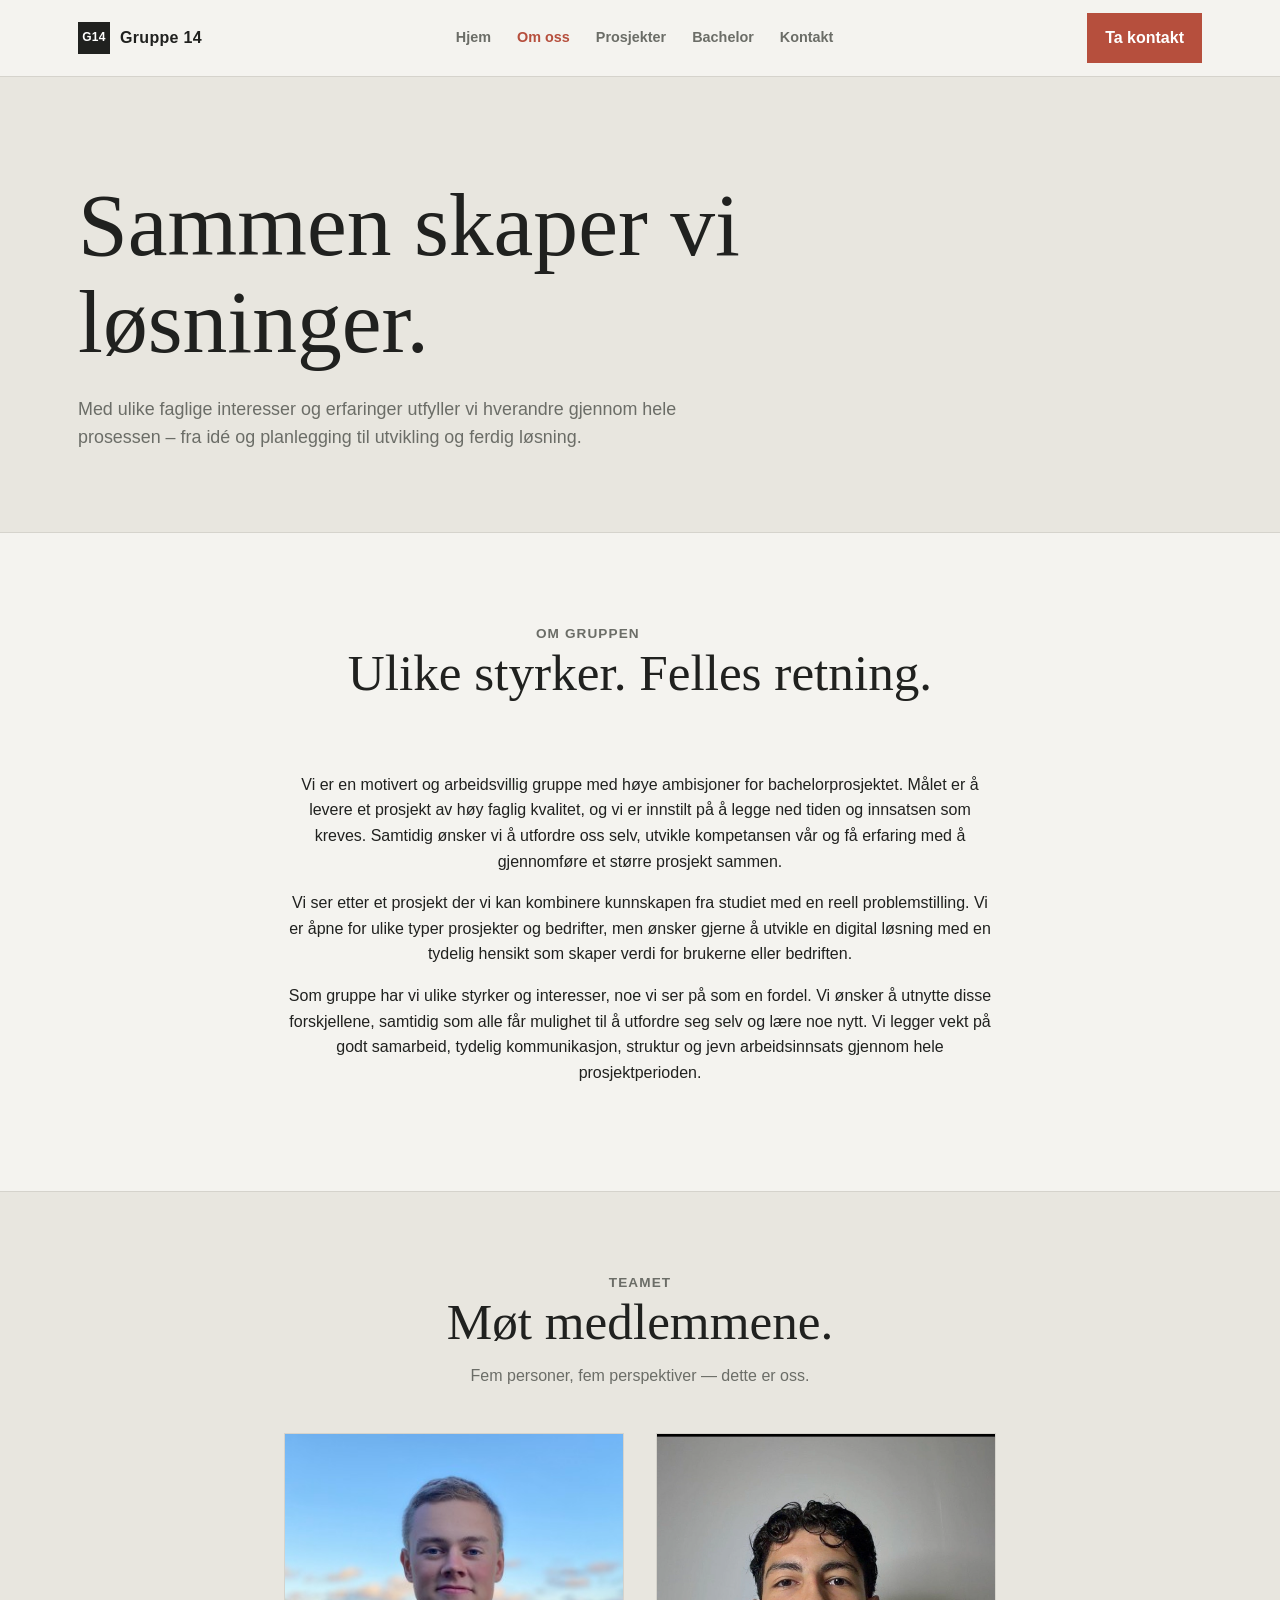
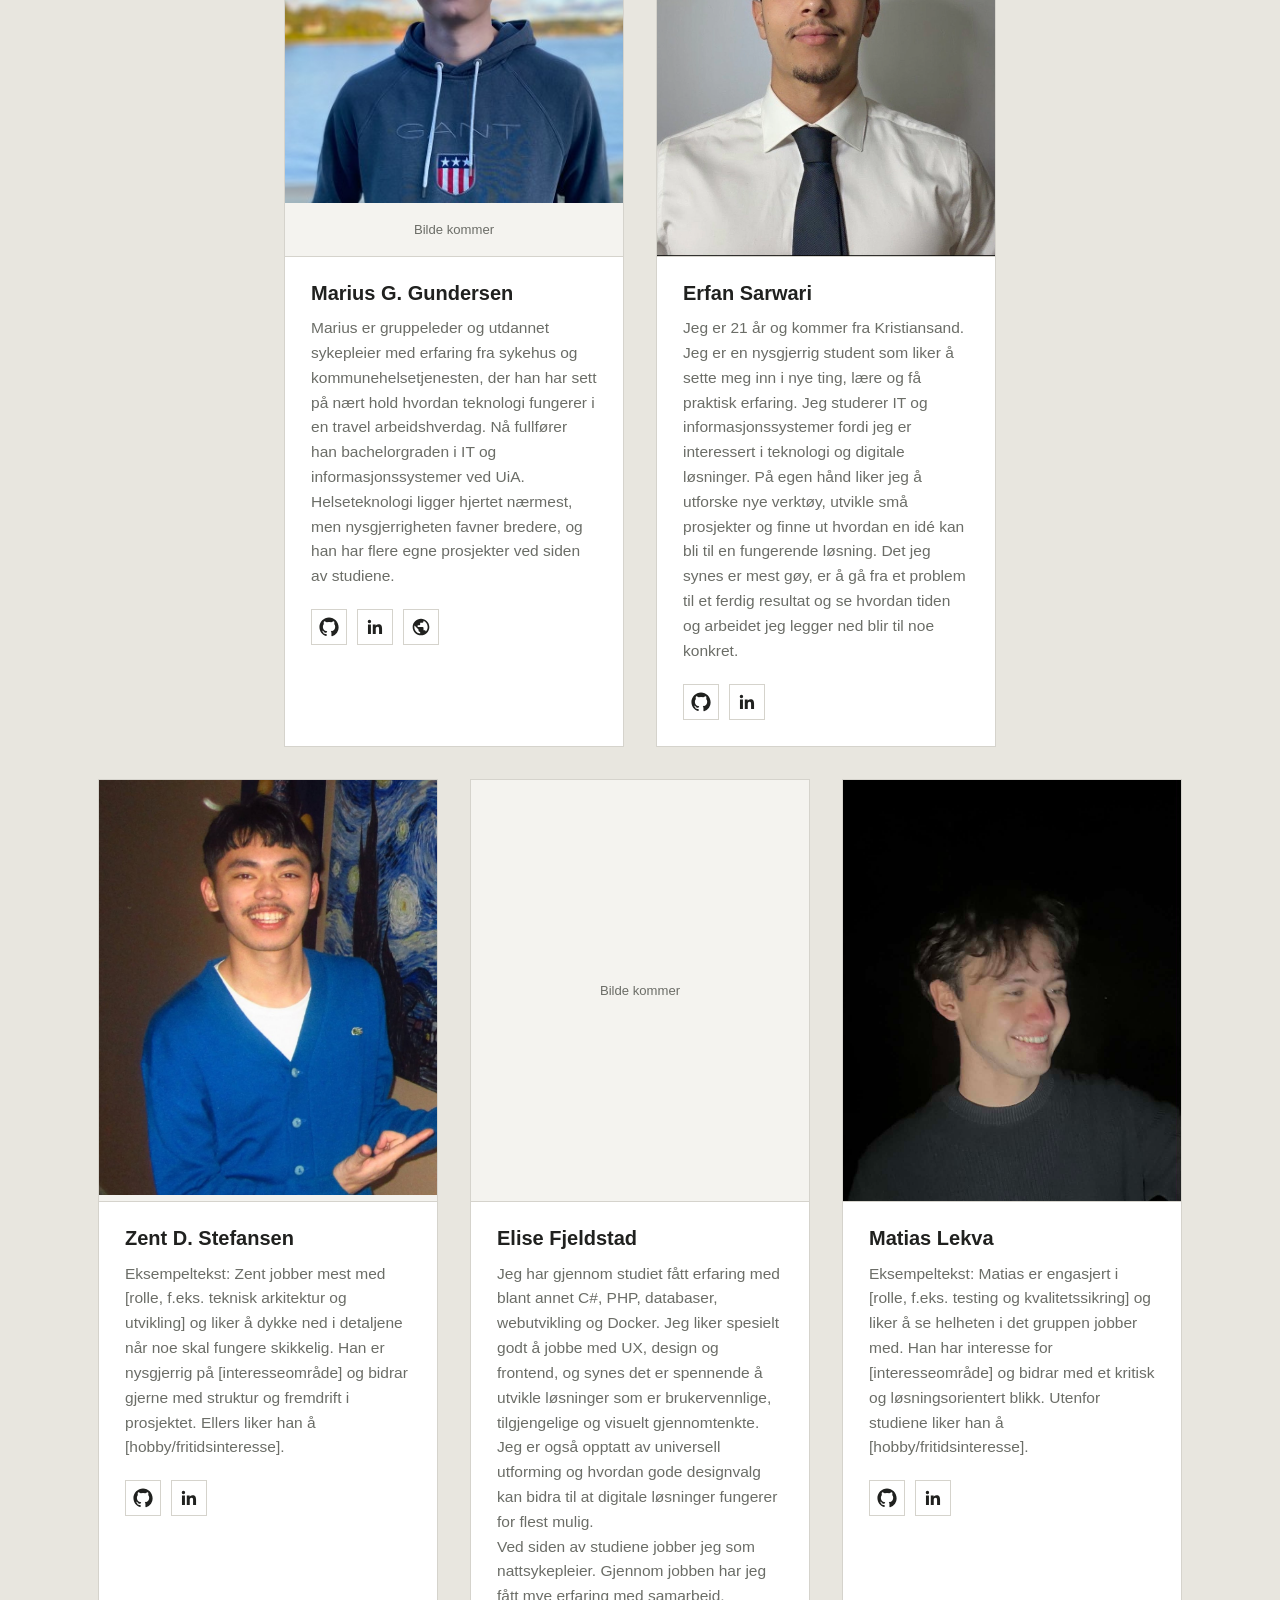
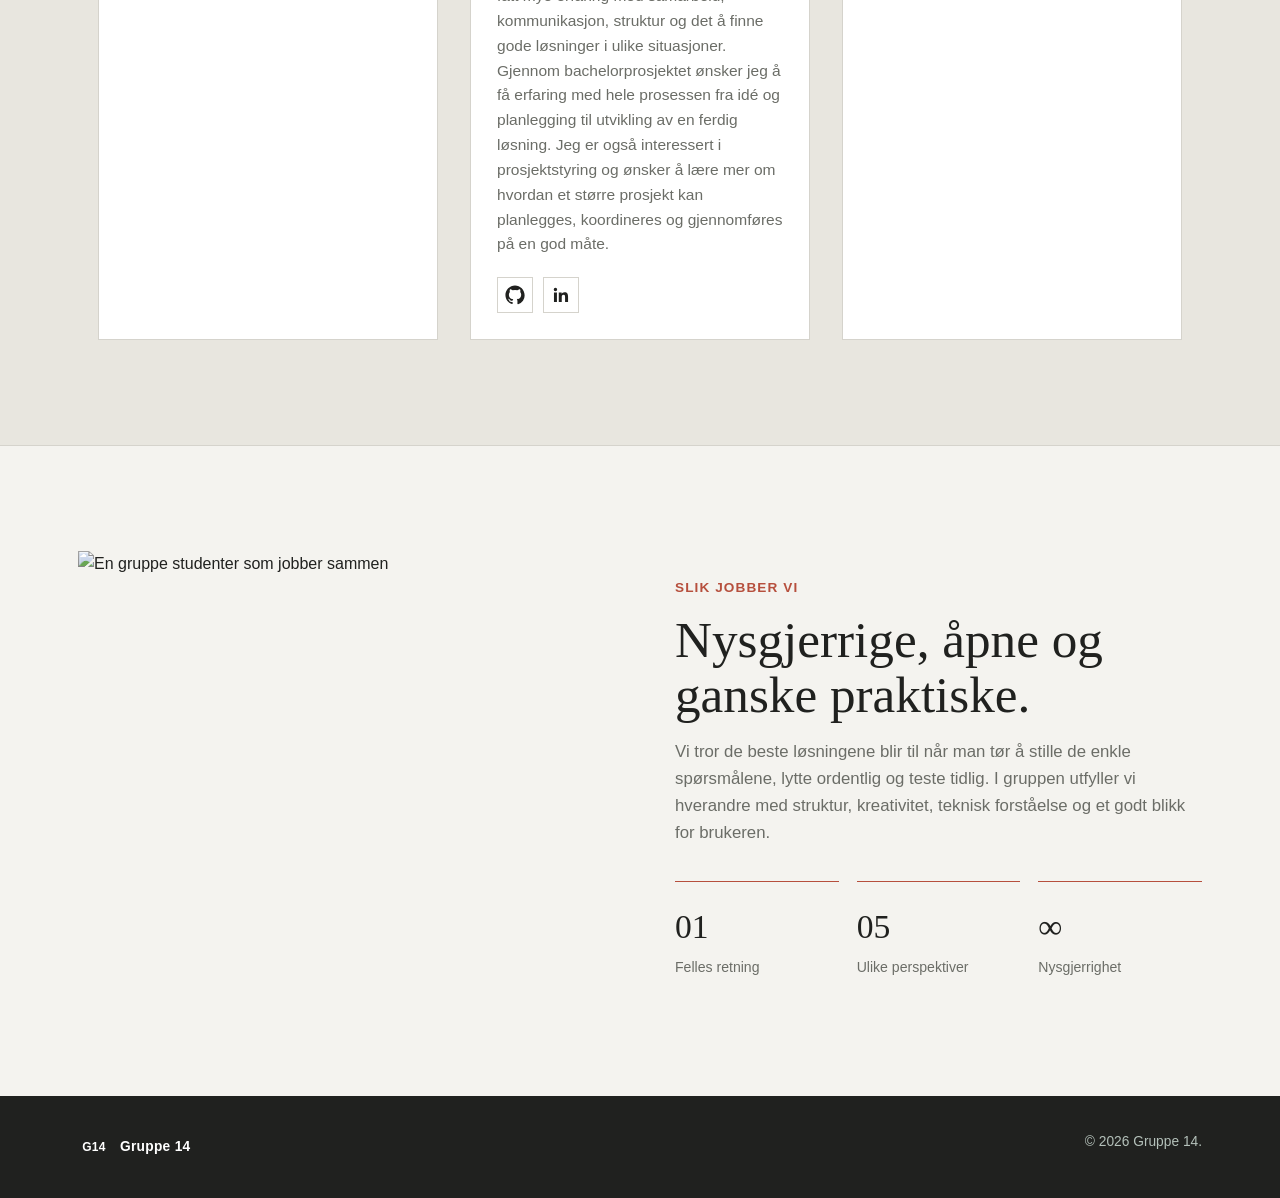
==== about.html @ dbfcf64c "Tekst om gruppen" ====
<!doctype html>
<html lang="no">
<head><meta charset="utf-8"><meta name="viewport" content="width=device-width, initial-scale=1"><title>Om oss | Gruppe 14</title><link rel="stylesheet" href="styles.css"></head>
<body>
<header class="site-header"><nav class="nav" aria-label="Hovedmeny"><a class="logo" href="index.html"><span class="logo-mark">G14</span><span>Gruppe 14</span></a><div class="nav-links"><a href="index.html">Hjem</a><a class="active" href="about.html">Om oss</a><a href="projects.html">Prosjekter</a><a href="bachelor.html">Bachelor</a><a href="contact.html">Kontakt</a></div><a class="nav-cta" href="contact.html">Ta kontakt</a></nav></header>
<main><section class="page-hero"><div class="container"><h1>Sammen skaper vi løsninger.</h1><p>Med ulike faglige interesser og erfaringer utfyller vi hverandre gjennom hele prosessen – fra idé og planlegging til utvikling og ferdig løsning.</p></div></section>
<section class="section group-about">
    <div class="container group-about-content">

        <div class="section-head center">
            <div>
                <p class="kicker">Om gruppen</p>
                <h2>Ulike styrker. Felles retning.</h2>
            </div>
        </div>

        <div class="group-about-text">
            <p>
                Vi er en motivert og arbeidsvillig gruppe med høye ambisjoner
                for bachelorprosjektet. Målet er å levere et prosjekt av høy
                faglig kvalitet, og vi er innstilt på å legge ned tiden og
                innsatsen som kreves. Samtidig ønsker vi å utfordre oss selv,
                utvikle kompetansen vår og få erfaring med å gjennomføre et
                større prosjekt sammen.
            </p>

            <p>
                Vi ser etter et prosjekt der vi kan kombinere kunnskapen fra
                studiet med en reell problemstilling. Vi er åpne for ulike typer
                prosjekter og bedrifter, men ønsker gjerne å utvikle en digital
                løsning med en tydelig hensikt som skaper verdi for brukerne
                eller bedriften.
            </p>

            <p>
                Som gruppe har vi ulike styrker og interesser, noe vi ser på som
                en fordel. Vi ønsker å utnytte disse forskjellene, samtidig som
                alle får mulighet til å utfordre seg selv og lære noe nytt.
                Vi legger vekt på godt samarbeid, tydelig kommunikasjon,
                struktur og jevn arbeidsinnsats gjennom hele prosjektperioden.
            </p>
        </div>

    </div>
</section>
  <section class="section team-section"><div class="container reveal">
  <div class="section-head center"><div><p class="kicker">Teamet</p><h2>Møt medlemmene.</h2></div><p>Fem personer, fem perspektiver — dette er oss.</p></div>
  <div class="team-grid">
   <div class="team-row team-row-top">
    <article class="team-card"><div class="team-photo"><img src="assets/team/member-1.jpg" alt="Bilde av Marius G. Gundersen" onerror="this.style.display='none'"><span class="team-photo-placeholder">Bilde kommer</span></div><div class="team-card-body"><h3>Marius G. Gundersen</h3><p>Marius er gruppeleder og utdannet sykepleier med erfaring fra sykehus og kommunehelsetjenesten, der han har sett på nært hold hvordan teknologi fungerer i en travel arbeidshverdag. Nå fullfører han bachelorgraden i IT og informasjonssystemer ved UiA. Helseteknologi ligger hjertet nærmest, men nysgjerrigheten favner bredere, og han har flere egne prosjekter ved siden av studiene.</p><div class="team-links"><a href="https://github.com/MGumpen" target="_blank" rel="noopener" aria-label="GitHub"><svg viewBox="0 0 24 24" width="20" height="20" fill="currentColor" aria-hidden="true"><path d="M12 .5C5.73.5.5 5.73.5 12c0 5.08 3.29 9.39 7.86 10.91.57.1.78-.25.78-.55 0-.27-.01-1.16-.02-2.11-3.2.7-3.88-1.36-3.88-1.36-.53-1.34-1.29-1.7-1.29-1.7-1.05-.72.08-.71.08-.71 1.17.08 1.78 1.2 1.78 1.2 1.03 1.77 2.71 1.26 3.37.96.1-.75.4-1.26.73-1.55-2.55-.29-5.23-1.28-5.23-5.69 0-1.26.45-2.29 1.19-3.09-.12-.29-.52-1.46.11-3.05 0 0 .97-.31 3.18 1.18a11.1 11.1 0 0 1 5.79 0c2.2-1.49 3.17-1.18 3.17-1.18.64 1.59.24 2.76.12 3.05.74.8 1.18 1.83 1.18 3.09 0 4.42-2.69 5.39-5.25 5.68.41.36.78 1.06.78 2.15 0 1.55-.01 2.8-.01 3.18 0 .3.2.66.79.55A10.51 10.51 0 0 0 23.5 12C23.5 5.73 18.27.5 12 .5Z"/></svg></a><a href="https://www.linkedin.com/in/mariusgumpen/" target="_blank" rel="noopener" aria-label="LinkedIn"><svg viewBox="0 0 24 24" width="20" height="20" fill="currentColor" aria-hidden="true"><path d="M20.45 20.45h-3.56v-5.57c0-1.33-.02-3.04-1.85-3.04-1.85 0-2.14 1.45-2.14 2.94v5.67H9.34V9h3.42v1.56h.05c.48-.9 1.64-1.85 3.38-1.85 3.61 0 4.28 2.38 4.28 5.47v6.27zM5.34 7.43a2.07 2.07 0 1 1 0-4.14 2.07 2.07 0 0 1 0 4.14zM7.12 20.45H3.56V9h3.56v11.45z"/></svg></a><a href="https://mariusgg.no" target="_blank" rel="noopener" aria-label="Nettside"><svg viewBox="0 0 24 24" width="20" height="20" fill="currentColor" aria-hidden="true"><path d="M12 2C6.48 2 2 6.48 2 12s4.48 10 10 10 10-4.48 10-10S17.52 2 12 2zm-1 17.93c-3.95-.49-7-3.85-7-7.93 0-.62.08-1.21.21-1.79L9 15v1c0 1.1.9 2 2 2v1.93zm6.9-2.54c-.26-.81-1-1.39-1.9-1.39h-1v-3c0-.55-.45-1-1-1H8v-2h2c.55 0 1-.45 1-1V7h2c1.1 0 2-.9 2-2v-.41c2.93 1.19 5 4.06 5 7.41 0 2.08-.8 3.97-2.1 5.39z"/></svg></a></div></div></article>
    <article class="team-card"><div class="team-photo"><img src="assets/team/member-2.jpg" alt="Bilde av Erfan Sarwari" onerror="this.style.display='none'"></div><div class="team-card-body"><h3>Erfan Sarwari</h3><p>Jeg er 21 år og kommer fra Kristiansand. Jeg er en nysgjerrig student som liker å sette meg inn i nye ting, lære og få praktisk erfaring. Jeg studerer IT og informasjonssystemer fordi jeg er interessert i teknologi og digitale løsninger. På egen hånd liker jeg å utforske nye verktøy, utvikle små prosjekter og finne ut hvordan en idé kan bli til en fungerende løsning. Det jeg synes er mest gøy, er å gå fra et problem til et ferdig resultat og se hvordan tiden og arbeidet jeg legger ned blir til noe konkret.</p><div class="team-links"><a href="https://github.com/Erfan717" target="_blank" rel="noopener" aria-label="GitHub"><svg viewBox="0 0 24 24" width="20" height="20" fill="currentColor" aria-hidden="true"><path d="M12 .5C5.73.5.5 5.73.5 12c0 5.08 3.29 9.39 7.86 10.91.57.1.78-.25.78-.55 0-.27-.01-1.16-.02-2.11-3.2.7-3.88-1.36-3.88-1.36-.53-1.34-1.29-1.7-1.29-1.7-1.05-.72.08-.71.08-.71 1.17.08 1.78 1.2 1.78 1.2 1.03 1.77 2.71 1.26 3.37.96.1-.75.4-1.26.73-1.55-2.55-.29-5.23-1.28-5.23-5.69 0-1.26.45-2.29 1.19-3.09-.12-.29-.52-1.46.11-3.05 0 0 .97-.31 3.18 1.18a11.1 11.1 0 0 1 5.79 0c2.2-1.49 3.17-1.18 3.17-1.18.64 1.59.24 2.76.12 3.05.74.8 1.18 1.83 1.18 3.09 0 4.42-2.69 5.39-5.25 5.68.41.36.78 1.06.78 2.15 0 1.55-.01 2.8-.01 3.18 0 .3.2.66.79.55A10.51 10.51 0 0 0 23.5 12C23.5 5.73 18.27.5 12 .5Z"/></svg></a><a href="https://www.linkedin.com/in/erfan-sarwari-4b652b3a0/" target="_blank" rel="noopener" aria-label="LinkedIn"><svg viewBox="0 0 24 24" width="20" height="20" fill="currentColor" aria-hidden="true"><path d="M20.45 20.45h-3.56v-5.57c0-1.33-.02-3.04-1.85-3.04-1.85 0-2.14 1.45-2.14 2.94v5.67H9.34V9h3.42v1.56h.05c.48-.9 1.64-1.85 3.38-1.85 3.61 0 4.28 2.38 4.28 5.47v6.27zM5.34 7.43a2.07 2.07 0 1 1 0-4.14 2.07 2.07 0 0 1 0 4.14zM7.12 20.45H3.56V9h3.56v11.45z"/></svg></a></div></div></article>
   </div>
   <div class="team-row team-row-bottom">
    <article class="team-card"><div class="team-photo"><img src="assets/team/member-3.jpg" alt="Bilde av Zent D. Stefansen" onerror="this.style.display='none'"><span class="team-photo-placeholder">Bilde kommer</span></div><div class="team-card-body"><h3>Zent D. Stefansen</h3><p>Eksempeltekst: Zent jobber mest med [rolle, f.eks. teknisk arkitektur og utvikling] og liker å dykke ned i detaljene når noe skal fungere skikkelig. Han er nysgjerrig på [interesseområde] og bidrar gjerne med struktur og fremdrift i prosjektet. Ellers liker han å [hobby/fritidsinteresse].</p><div class="team-links"><a href="https://github.com/brukernavn" target="_blank" rel="noopener" aria-label="GitHub"><svg viewBox="0 0 24 24" width="20" height="20" fill="currentColor" aria-hidden="true"><path d="M12 .5C5.73.5.5 5.73.5 12c0 5.08 3.29 9.39 7.86 10.91.57.1.78-.25.78-.55 0-.27-.01-1.16-.02-2.11-3.2.7-3.88-1.36-3.88-1.36-.53-1.34-1.29-1.7-1.29-1.7-1.05-.72.08-.71.08-.71 1.17.08 1.78 1.2 1.78 1.2 1.03 1.77 2.71 1.26 3.37.96.1-.75.4-1.26.73-1.55-2.55-.29-5.23-1.28-5.23-5.69 0-1.26.45-2.29 1.19-3.09-.12-.29-.52-1.46.11-3.05 0 0 .97-.31 3.18 1.18a11.1 11.1 0 0 1 5.79 0c2.2-1.49 3.17-1.18 3.17-1.18.64 1.59.24 2.76.12 3.05.74.8 1.18 1.83 1.18 3.09 0 4.42-2.69 5.39-5.25 5.68.41.36.78 1.06.78 2.15 0 1.55-.01 2.8-.01 3.18 0 .3.2.66.79.55A10.51 10.51 0 0 0 23.5 12C23.5 5.73 18.27.5 12 .5Z"/></svg></a><a href="https://linkedin.com/in/brukernavn" target="_blank" rel="noopener" aria-label="LinkedIn"><svg viewBox="0 0 24 24" width="20" height="20" fill="currentColor" aria-hidden="true"><path d="M20.45 20.45h-3.56v-5.57c0-1.33-.02-3.04-1.85-3.04-1.85 0-2.14 1.45-2.14 2.94v5.67H9.34V9h3.42v1.56h.05c.48-.9 1.64-1.85 3.38-1.85 3.61 0 4.28 2.38 4.28 5.47v6.27zM5.34 7.43a2.07 2.07 0 1 1 0-4.14 2.07 2.07 0 0 1 0 4.14zM7.12 20.45H3.56V9h3.56v11.45z"/></svg></a></div></div></article>
    <article class="team-card"><div class="team-photo"><img src="assets/team/member-4.jpg" alt="Bilde av Elise Fjeldstad" onerror="this.style.display='none'"><span class="team-photo-placeholder">Bilde kommer</span></div><div class="team-card-body"><h3>Elise Fjeldstad</h3><p>Jeg har gjennom studiet fått erfaring med blant annet C#, PHP, databaser, webutvikling og Docker. Jeg liker spesielt godt å jobbe med UX, design og frontend, og synes det er spennende å utvikle løsninger som er brukervennlige, tilgjengelige og visuelt gjennomtenkte. Jeg er også opptatt av universell utforming og hvordan gode designvalg kan bidra til at digitale løsninger fungerer for flest mulig.
      <br>Ved siden av studiene jobber jeg som nattsykepleier. Gjennom jobben har jeg fått mye erfaring med samarbeid, kommunikasjon, struktur og det å finne gode løsninger i ulike situasjoner.
      <br>Gjennom bachelorprosjektet ønsker jeg å få erfaring med hele prosessen fra idé og planlegging til utvikling av en ferdig løsning. Jeg er også interessert i prosjektstyring og ønsker å lære mer om hvordan et større prosjekt kan planlegges, koordineres og gjennomføres på en god måte.
      </p><div class="team-links"><a href="https://github.com/brukernavn" target="_blank" rel="noopener" aria-label="GitHub"><svg viewBox="0 0 24 24" width="20" height="20" fill="currentColor" aria-hidden="true"><path d="M12 .5C5.73.5.5 5.73.5 12c0 5.08 3.29 9.39 7.86 10.91.57.1.78-.25.78-.55 0-.27-.01-1.16-.02-2.11-3.2.7-3.88-1.36-3.88-1.36-.53-1.34-1.29-1.7-1.29-1.7-1.05-.72.08-.71.08-.71 1.17.08 1.78 1.2 1.78 1.2 1.03 1.77 2.71 1.26 3.37.96.1-.75.4-1.26.73-1.55-2.55-.29-5.23-1.28-5.23-5.69 0-1.26.45-2.29 1.19-3.09-.12-.29-.52-1.46.11-3.05 0 0 .97-.31 3.18 1.18a11.1 11.1 0 0 1 5.79 0c2.2-1.49 3.17-1.18 3.17-1.18.64 1.59.24 2.76.12 3.05.74.8 1.18 1.83 1.18 3.09 0 4.42-2.69 5.39-5.25 5.68.41.36.78 1.06.78 2.15 0 1.55-.01 2.8-.01 3.18 0 .3.2.66.79.55A10.51 10.51 0 0 0 23.5 12C23.5 5.73 18.27.5 12 .5Z"/></svg></a><a href="https://www.linkedin.com/in/elise-fjeldstad-939430328/" target="_blank" rel="noopener" aria-label="LinkedIn"><svg viewBox="0 0 24 24" width="20" height="20" fill="currentColor" aria-hidden="true"><path d="M20.45 20.45h-3.56v-5.57c0-1.33-.02-3.04-1.85-3.04-1.85 0-2.14 1.45-2.14 2.94v5.67H9.34V9h3.42v1.56h.05c.48-.9 1.64-1.85 3.38-1.85 3.61 0 4.28 2.38 4.28 5.47v6.27zM5.34 7.43a2.07 2.07 0 1 1 0-4.14 2.07 2.07 0 0 1 0 4.14zM7.12 20.45H3.56V9h3.56v11.45z"/></svg></a></div></div></article>
    <article class="team-card"><div class="team-photo"><img src="assets/team/member-5.jpg" alt="Bilde av Matias Lekva" onerror="this.style.display='none'"><span class="team-photo-placeholder">Bilde kommer</span></div><div class="team-card-body"><h3>Matias Lekva</h3><p>Eksempeltekst: Matias er engasjert i [rolle, f.eks. testing og kvalitetssikring] og liker å se helheten i det gruppen jobber med. Han har interesse for [interesseområde] og bidrar med et kritisk og løsningsorientert blikk. Utenfor studiene liker han å [hobby/fritidsinteresse].</p><div class="team-links"><a href="https://github.com/brukernavn" target="_blank" rel="noopener" aria-label="GitHub"><svg viewBox="0 0 24 24" width="20" height="20" fill="currentColor" aria-hidden="true"><path d="M12 .5C5.73.5.5 5.73.5 12c0 5.08 3.29 9.39 7.86 10.91.57.1.78-.25.78-.55 0-.27-.01-1.16-.02-2.11-3.2.7-3.88-1.36-3.88-1.36-.53-1.34-1.29-1.7-1.29-1.7-1.05-.72.08-.71.08-.71 1.17.08 1.78 1.2 1.78 1.2 1.03 1.77 2.71 1.26 3.37.96.1-.75.4-1.26.73-1.55-2.55-.29-5.23-1.28-5.23-5.69 0-1.26.45-2.29 1.19-3.09-.12-.29-.52-1.46.11-3.05 0 0 .97-.31 3.18 1.18a11.1 11.1 0 0 1 5.79 0c2.2-1.49 3.17-1.18 3.17-1.18.64 1.59.24 2.76.12 3.05.74.8 1.18 1.83 1.18 3.09 0 4.42-2.69 5.39-5.25 5.68.41.36.78 1.06.78 2.15 0 1.55-.01 2.8-.01 3.18 0 .3.2.66.79.55A10.51 10.51 0 0 0 23.5 12C23.5 5.73 18.27.5 12 .5Z"/></svg></a><a href="https://linkedin.com/in/brukernavn" target="_blank" rel="noopener" aria-label="LinkedIn"><svg viewBox="0 0 24 24" width="20" height="20" fill="currentColor" aria-hidden="true"><path d="M20.45 20.45h-3.56v-5.57c0-1.33-.02-3.04-1.85-3.04-1.85 0-2.14 1.45-2.14 2.94v5.67H9.34V9h3.42v1.56h.05c.48-.9 1.64-1.85 3.38-1.85 3.61 0 4.28 2.38 4.28 5.47v6.27zM5.34 7.43a2.07 2.07 0 1 1 0-4.14 2.07 2.07 0 0 1 0 4.14zM7.12 20.45H3.56V9h3.56v11.45z"/></svg></a></div></div></article>
   </div>
  </div>
</div></section>
<section class="section"><div class="container intro-grid"><img src="https://images.unsplash.com/photo-1522202176988-66273c2fd55f?auto=format&fit=crop&w=1000&q=85" alt="En gruppe studenter som jobber sammen"><div><p class="kicker">Slik jobber vi</p><h2>Nysgjerrige, åpne og ganske praktiske.</h2><p class="prose">Vi tror de beste løsningene blir til når man tør å stille de enkle spørsmålene, lytte ordentlig og teste tidlig. I gruppen utfyller vi hverandre med struktur, kreativitet, teknisk forståelse og et godt blikk for brukeren.</p><div class="stats"><div class="stat"><strong>01</strong><span>Felles retning</span></div><div class="stat"><strong>05</strong><span>Ulike perspektiver</span></div><div class="stat"><strong>∞</strong><span>Nysgjerrighet</span></div></div></div></div></section></main>
<footer class="site-footer"><div class="container footer-row"><a class="logo" href="index.html"><span class="logo-mark">G14</span><span>Gruppe 14</span></a><span>© <span data-year></span> Gruppe 14.</span></div></footer><script src="script.js"></script></body></html>
---- styles.css ----
:root {
  --ink: #20211f;
  --muted: #6b6d67;
  --paper: #f4f3ef;
  --white: #ffffff;
  --line: #d5d3cc;
  --accent: #b64f3d;
  --accent-dark: #8e392d;
  --display: Georgia, 'Times New Roman', serif;
  --body: 'Avenir Next', 'Helvetica Neue', sans-serif;
}

* { box-sizing: border-box; }
html { scroll-behavior: smooth; }
body { margin: 0; color: var(--ink); background: var(--paper); font-family: var(--body); line-height: 1.6; }
a { color: inherit; text-decoration: none; }
img { display: block; max-width: 100%; }

.site-header { position: sticky; top: 0; z-index: 10; background: rgba(244,243,239,.96); border-bottom: 1px solid var(--line); }
.nav { max-width: 1180px; margin: auto; min-height: 76px; padding: 0 28px; display: flex; align-items: center; justify-content: space-between; gap: 24px; }
.logo { display: flex; align-items: center; gap: 10px; font-weight: 700; letter-spacing: .02em; }
.logo-mark { width: 32px; height: 32px; display: grid; place-items: center; color: var(--white); background: var(--ink); border-radius: 0; font-size: .75rem; }
.nav-links { display: flex; align-items: center; gap: 26px; font-size: .9rem; font-weight: 600; }
.nav-links a { color: var(--muted); transition: color .2s ease; }
.nav-links a:hover, .nav-links a.active { color: var(--accent); }
.nav-cta, .button { display: inline-flex; align-items: center; justify-content: center; border: 1px solid var(--accent); border-radius: 0; padding: 11px 17px; background: var(--accent); color: var(--white); font: inherit; font-weight: 700; cursor: pointer; transition: background .2s ease, color .2s ease; }
.nav-cta:hover, .button:hover { background: var(--accent-dark); }

.container { max-width: 1180px; margin: auto; padding: 0 28px; }
.hero { min-height: 620px; display: flex; align-items: center; background: var(--paper); color: var(--ink); border-bottom: 1px solid var(--line); }
.hero-content { max-width: 670px; padding: 88px 0; }
.eyebrow { margin: 0 0 18px; color: var(--accent); font-weight: 800; font-size: .75rem; letter-spacing: .13em; text-transform: uppercase; }
h1, h2, h3 { line-height: 1.08; margin: 0; }
h1 { max-width: 720px; font-family: var(--display); font-size: clamp(3.5rem, 7vw, 6.4rem); font-weight: 400; letter-spacing: 0; }
h2 { font-family: var(--display); font-size: clamp(2.2rem, 4vw, 4rem); font-weight: 400; letter-spacing: 0; }
h3 { font-size: 1.25rem; }
.hero p { max-width: 560px; margin: 26px 0 32px; color: var(--muted); font-size: 1.12rem; }
.button-light { background: var(--accent); color: var(--white); }
.button-quiet { background: transparent; color: var(--ink); border-color: var(--ink); margin-left: 10px; }
.button-quiet:hover { background: var(--ink); color: var(--white); }

.section { padding: 105px 0; }
.section-head { display: flex; justify-content: space-between; align-items: end; gap: 40px; margin-bottom: 44px; }
.section-head p { max-width: 430px; margin: 0; color: var(--muted); }
.section-head.center { flex-direction: column; align-items: center; text-align: center; gap: 14px; }
.section-head.center p { max-width: 480px; }
.group-about {
  padding: 90px 0;
  border-bottom: 1px solid var(--line);
}

.group-about-content {
  max-width: 760px;
  text-align: center;
}

.group-about h2 {
  margin-bottom: 28px;
}

.group-about-content > p:not(.kicker) {
  max-width: 680px;
  margin: 0 auto 18px;
  color: var(--muted);
  font-size: 1.05rem;
  line-height: 1.8;
}
.team-section {
  padding-top: 80px;
}
.intro-grid { display: grid; grid-template-columns: 1fr 1fr; gap: 70px; align-items: center; }
.intro-grid img { width: 100%; height: 440px; object-fit: cover; border-radius: 0; filter: saturate(.7); }
.kicker { color: var(--accent); font-size: .85rem; font-weight: 800; letter-spacing: .08em; text-transform: uppercase; }
.prose { color: var(--muted); font-size: 1.05rem; }
.stats { display: grid; grid-template-columns: repeat(3, 1fr); gap: 18px; margin-top: 34px; }
.stat { padding-top: 18px; border-top: 1px solid var(--accent); }
.stat strong { display: block; font-family: var(--display); font-size: 2.1rem; font-weight: 400; }
.stat span { color: var(--muted); font-size: .88rem; }

.project-grid { display: grid; grid-template-columns: repeat(3, 1fr); gap: 22px; }
.project-card { overflow: hidden; background: var(--white); border: 1px solid var(--line); border-radius: 0; box-shadow: none; }
.project-card img { width: 100%; height: 205px; object-fit: cover; }
.project-card-body { padding: 24px; }
.project-card-body p { color: var(--muted); font-size: .94rem; }
.tag { display: inline-block; margin-bottom: 13px; color: var(--accent); font-size: .72rem; font-weight: 800; letter-spacing: .08em; text-transform: uppercase; }

.team-section { background: #e8e6df; border-bottom: 1px solid var(--line); }
.team-grid { display: flex; flex-direction: column; gap: 32px; }
.team-row { display: flex; justify-content: center; gap: 32px; flex-wrap: wrap; }
.team-card { flex: 1 1 300px; max-width: 340px; overflow: hidden; background: var(--white); border: 1px solid var(--line); border-radius: 0; box-shadow: none; transition: transform .25s ease, box-shadow .25s ease; }
.team-card:hover { transform: translateY(-6px); box-shadow: 0 20px 40px rgba(32,33,31,.14); }
.team-photo { position: relative; width: 100%; aspect-ratio: 4 / 5; margin: 0; display: grid; place-items: center; background: var(--paper); border-bottom: 1px solid var(--line); overflow: hidden; }
.team-photo img { width: 100%; height: 100%; object-fit: cover; }
.team-photo-placeholder { color: var(--muted); font-size: .82rem; text-align: center; padding: 0 12px; }
.team-card-body { padding: 26px; }
.team-card-body h3 { margin-bottom: 12px; }
.team-card-body p { margin: 0 0 20px; color: var(--muted); font-size: .97rem; }
.team-links { display: flex; gap: 10px; }
.team-links a { display: grid; place-items: center; width: 36px; height: 36px; color: var(--ink); border: 1px solid var(--line); transition: background .2s ease, color .2s ease, border-color .2s ease; }
.team-links a:hover { color: var(--white); background: var(--accent); border-color: var(--accent); }

.dark-band { color: var(--white); background: #292a27; }
.dark-band .section-head p, .dark-band .prose { color: #b4c1ba; }
.video-frame { overflow: hidden; position: relative; min-height: 380px; display: grid; place-items: center; background: #181916; border-radius: 0; }
.video-frame video { width: 100%; min-height: 380px; object-fit: cover; }
.video-note { position: absolute; inset: auto 24px 20px; color: #d5e0da; font-size: .82rem; pointer-events: none; }

.page-hero { padding: 100px 0 80px; background: #e8e6df; border-bottom: 1px solid var(--line); }
.page-hero p { max-width: 620px; margin: 24px 0 0; color: var(--muted); font-size: 1.12rem; }
.timeline { display: grid; grid-template-columns: 150px 1fr; gap: 24px; padding: 30px 0; border-top: 1px solid var(--line); }
.timeline:last-child { border-bottom: 1px solid var(--line); }
.timeline-year { color: var(--teal); font-weight: 800; }
.timeline p { margin: 8px 0 0; color: var(--muted); }

.contact-layout { display: grid; grid-template-columns: .8fr 1.2fr; gap: 80px; align-items: start; }
.contact-details { color: var(--muted); }
.contact-details a { color: var(--accent-dark); font-weight: 700; }
.contact-card { padding: 34px; background: var(--white); border: 1px solid var(--line); }
.contact-card h3 { margin-bottom: 18px; }
.contact-reasons { margin: 0 0 24px; padding: 0; list-style: none; }
.contact-reasons li { padding: 14px 0; border-top: 1px solid var(--line); color: var(--muted); font-size: .95rem; }
.contact-reasons strong { color: var(--ink); }
.contact-card .prose { margin-bottom: 26px; }
.contact-note { margin: 14px 0 0; color: var(--muted); font-size: .82rem; }

.site-footer { padding: 35px 0; color: #b4c1ba; background: var(--ink); }
.footer-row { display: flex; justify-content: space-between; gap: 20px; font-size: .86rem; }
.footer-row a { color: var(--white); }
.reveal { animation: rise .7s both; }
@keyframes rise { from { opacity: 0; transform: translateY(18px); } to { opacity: 1; transform: translateY(0); } }

@media (max-width: 760px) {
  .nav { min-height: auto; padding: 18px 20px; align-items: flex-start; flex-wrap: wrap; }
  .nav-links { order: 3; width: 100%; gap: 15px; overflow-x: auto; font-size: .82rem; }
  .nav-cta { padding: 9px 12px; font-size: .82rem; }
  .container { padding: 0 20px; }
  .hero { min-height: 610px; }
  .hero-content { padding: 70px 0; }
  h1 { font-size: clamp(3rem, 16vw, 5rem); }
  .section { padding: 70px 0; }
  .section-head, .intro-grid, .contact-layout { display: block; }
  .section-head p { margin-top: 20px; }
  .section-head.center { display: flex; }
  .intro-grid img { height: 300px; margin-bottom: 35px; }
  .project-grid { grid-template-columns: 1fr; }
  .stats { gap: 10px; }
  .stat strong { font-size: 1.7rem; }
  .timeline { grid-template-columns: 1fr; gap: 8px; }
  .contact-card { margin-top: 40px; padding: 22px; }
  .button-quiet { margin: 10px 0 0; }
  .footer-row { display: block; }
  .footer-row span { display: block; margin-top: 8px; }
}
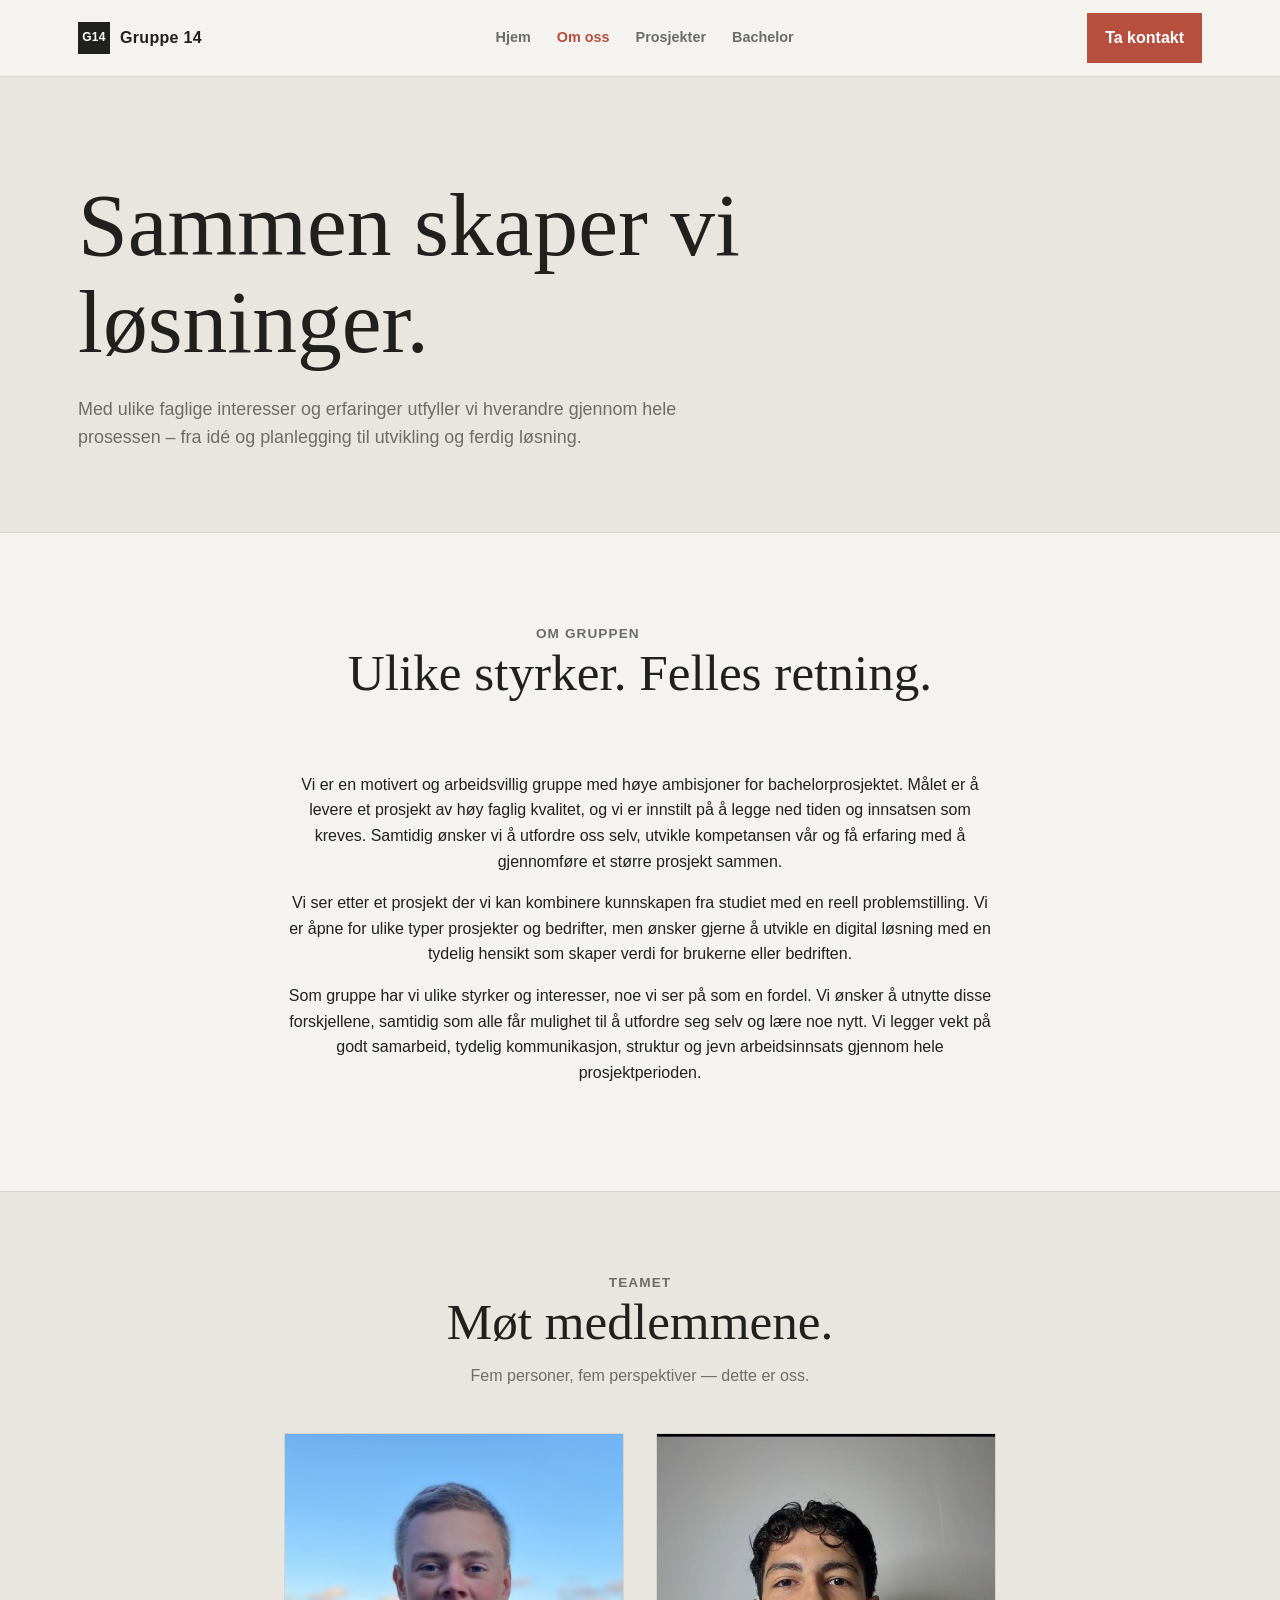
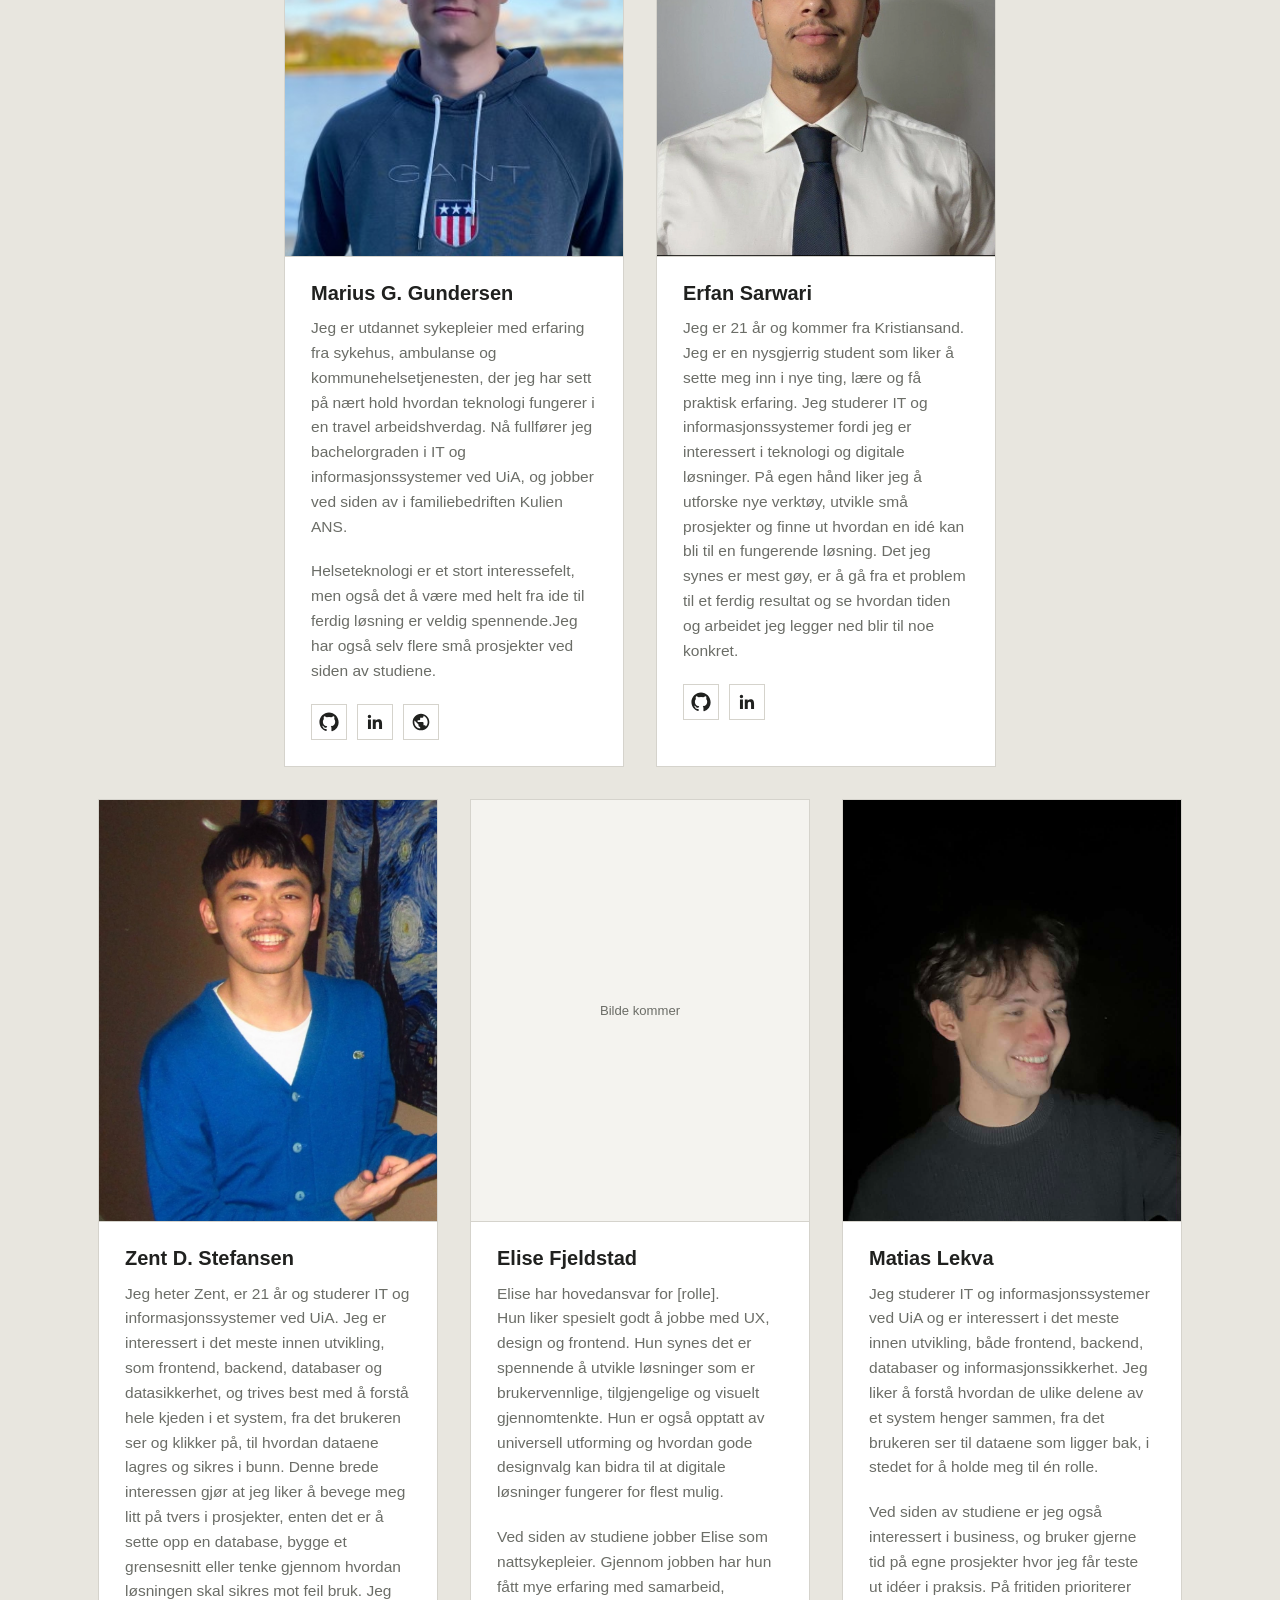
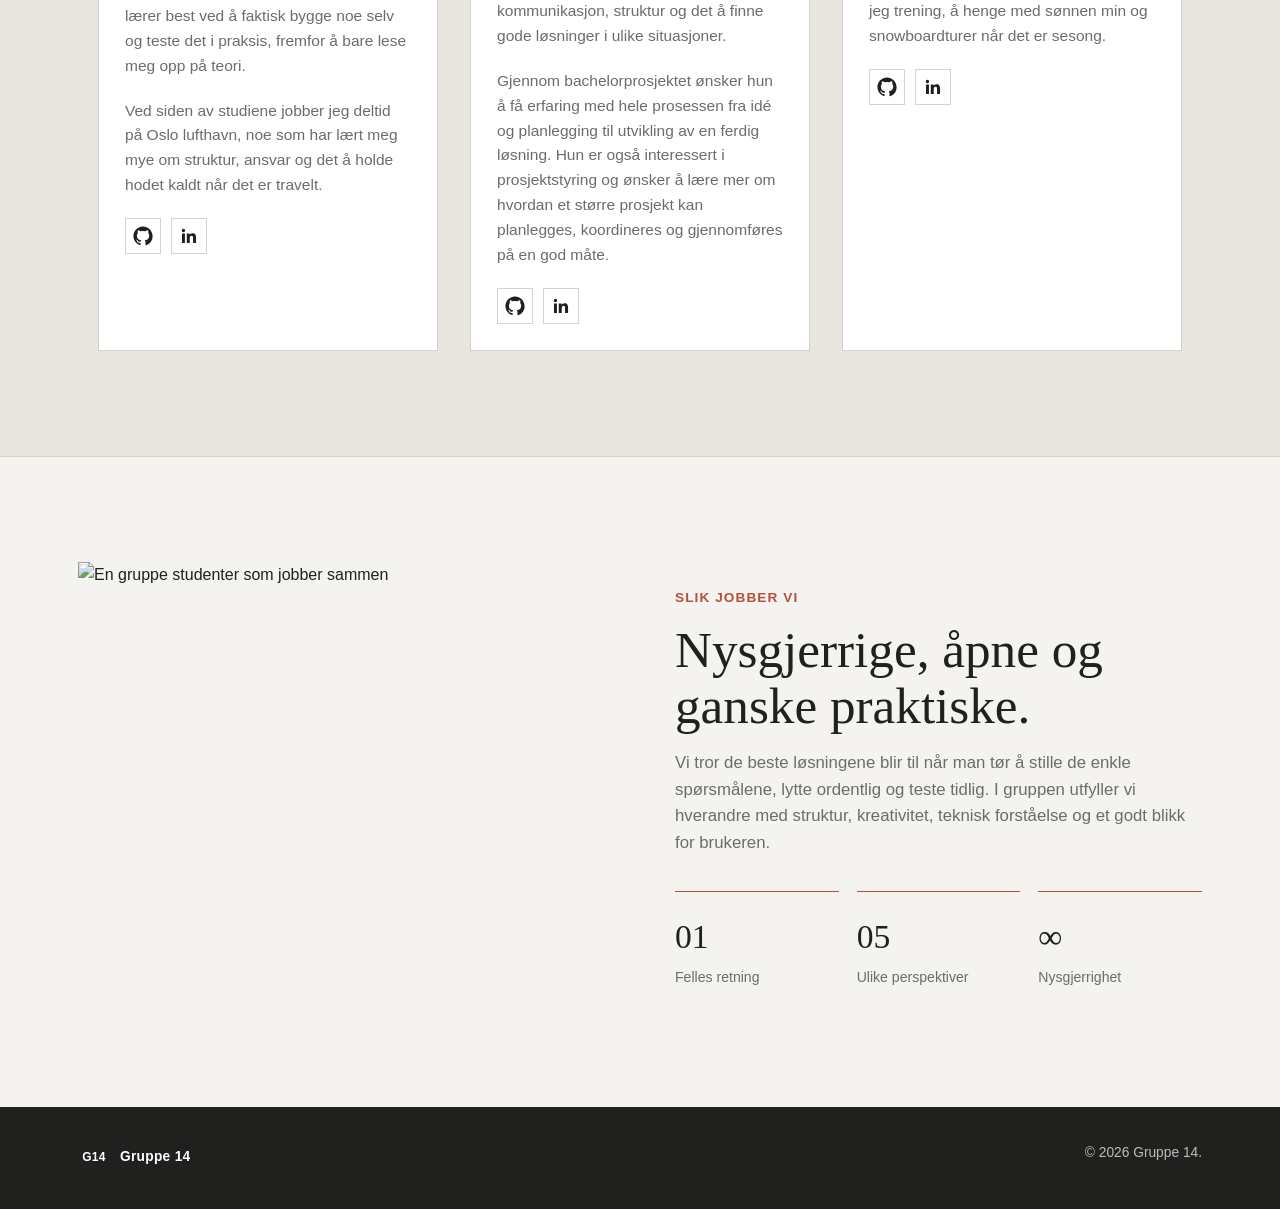
==== commit 2ee176d7: "Merge branch 'Dev' into elise1" ====
--- a/about.html
+++ b/about.html
@@ -2,7 +2,9 @@
 <html lang="no">
 <head><meta charset="utf-8"><meta name="viewport" content="width=device-width, initial-scale=1"><title>Om oss | Gruppe 14</title><link rel="stylesheet" href="styles.css"></head>
 <body>
-<header class="site-header"><nav class="nav" aria-label="Hovedmeny"><a class="logo" href="index.html"><span class="logo-mark">G14</span><span>Gruppe 14</span></a><div class="nav-links"><a href="index.html">Hjem</a><a class="active" href="about.html">Om oss</a><a href="projects.html">Prosjekter</a><a href="bachelor.html">Bachelor</a><a href="contact.html">Kontakt</a></div><a class="nav-cta" href="contact.html">Ta kontakt</a></nav></header>
+<header class="site-header"><nav class="nav" aria-label="Hovedmeny"><a class="logo" href="index.html"><span class="logo-mark">G14</span><span>Gruppe 14</span></a><div class="nav-links"><a href="index.html">Hjem</a><a class="active" href="about.html">Om oss</a><a href="projects.html">Prosjekter</a><a href="bachelor.html">Bachelor</a>
+  <!-- <a href="contact.html">Kontakt</a> -->
+</div><a class="nav-cta" href="contact.html">Ta kontakt</a></nav></header>
 <main><section class="page-hero"><div class="container"><h1>Sammen skaper vi løsninger.</h1><p>Med ulike faglige interesser og erfaringer utfyller vi hverandre gjennom hele prosessen – fra idé og planlegging til utvikling og ferdig løsning.</p></div></section>
 <section class="section group-about">
     <div class="container group-about-content">
@@ -47,18 +49,21 @@
   <div class="section-head center"><div><p class="kicker">Teamet</p><h2>Møt medlemmene.</h2></div><p>Fem personer, fem perspektiver — dette er oss.</p></div>
   <div class="team-grid">
    <div class="team-row team-row-top">
-    <article class="team-card"><div class="team-photo"><img src="assets/team/member-1.jpg" alt="Bilde av Marius G. Gundersen" onerror="this.style.display='none'"><span class="team-photo-placeholder">Bilde kommer</span></div><div class="team-card-body"><h3>Marius G. Gundersen</h3><p>Marius er gruppeleder og utdannet sykepleier med erfaring fra sykehus og kommunehelsetjenesten, der han har sett på nært hold hvordan teknologi fungerer i en travel arbeidshverdag. Nå fullfører han bachelorgraden i IT og informasjonssystemer ved UiA. Helseteknologi ligger hjertet nærmest, men nysgjerrigheten favner bredere, og han har flere egne prosjekter ved siden av studiene.</p><div class="team-links"><a href="https://github.com/MGumpen" target="_blank" rel="noopener" aria-label="GitHub"><svg viewBox="0 0 24 24" width="20" height="20" fill="currentColor" aria-hidden="true"><path d="M12 .5C5.73.5.5 5.73.5 12c0 5.08 3.29 9.39 7.86 10.91.57.1.78-.25.78-.55 0-.27-.01-1.16-.02-2.11-3.2.7-3.88-1.36-3.88-1.36-.53-1.34-1.29-1.7-1.29-1.7-1.05-.72.08-.71.08-.71 1.17.08 1.78 1.2 1.78 1.2 1.03 1.77 2.71 1.26 3.37.96.1-.75.4-1.26.73-1.55-2.55-.29-5.23-1.28-5.23-5.69 0-1.26.45-2.29 1.19-3.09-.12-.29-.52-1.46.11-3.05 0 0 .97-.31 3.18 1.18a11.1 11.1 0 0 1 5.79 0c2.2-1.49 3.17-1.18 3.17-1.18.64 1.59.24 2.76.12 3.05.74.8 1.18 1.83 1.18 3.09 0 4.42-2.69 5.39-5.25 5.68.41.36.78 1.06.78 2.15 0 1.55-.01 2.8-.01 3.18 0 .3.2.66.79.55A10.51 10.51 0 0 0 23.5 12C23.5 5.73 18.27.5 12 .5Z"/></svg></a><a href="https://www.linkedin.com/in/mariusgumpen/" target="_blank" rel="noopener" aria-label="LinkedIn"><svg viewBox="0 0 24 24" width="20" height="20" fill="currentColor" aria-hidden="true"><path d="M20.45 20.45h-3.56v-5.57c0-1.33-.02-3.04-1.85-3.04-1.85 0-2.14 1.45-2.14 2.94v5.67H9.34V9h3.42v1.56h.05c.48-.9 1.64-1.85 3.38-1.85 3.61 0 4.28 2.38 4.28 5.47v6.27zM5.34 7.43a2.07 2.07 0 1 1 0-4.14 2.07 2.07 0 0 1 0 4.14zM7.12 20.45H3.56V9h3.56v11.45z"/></svg></a><a href="https://mariusgg.no" target="_blank" rel="noopener" aria-label="Nettside"><svg viewBox="0 0 24 24" width="20" height="20" fill="currentColor" aria-hidden="true"><path d="M12 2C6.48 2 2 6.48 2 12s4.48 10 10 10 10-4.48 10-10S17.52 2 12 2zm-1 17.93c-3.95-.49-7-3.85-7-7.93 0-.62.08-1.21.21-1.79L9 15v1c0 1.1.9 2 2 2v1.93zm6.9-2.54c-.26-.81-1-1.39-1.9-1.39h-1v-3c0-.55-.45-1-1-1H8v-2h2c.55 0 1-.45 1-1V7h2c1.1 0 2-.9 2-2v-.41c2.93 1.19 5 4.06 5 7.41 0 2.08-.8 3.97-2.1 5.39z"/></svg></a></div></div></article>
+    <article class="team-card"><div class="team-photo"><img src="assets/team/member-1.jpg" alt="Bilde av Marius G. Gundersen" onerror="this.style.display='none'"></div><div class="team-card-body"><h3>Marius G. Gundersen</h3><p>Jeg er utdannet sykepleier med erfaring fra sykehus, ambulanse og kommunehelsetjenesten, der jeg har sett på nært hold hvordan teknologi fungerer i en travel arbeidshverdag. Nå fullfører jeg bachelorgraden i IT og informasjonssystemer ved UiA, og jobber ved siden av i familiebedriften Kulien ANS. </p>
+      <p>Helseteknologi er et stort interessefelt, men også det å være med helt fra ide til ferdig løsning er veldig spennende.Jeg har også selv flere små prosjekter ved siden av studiene.</p><div class="team-links"><a href="https://github.com/MGumpen" target="_blank" rel="noopener" aria-label="GitHub"><svg viewBox="0 0 24 24" width="20" height="20" fill="currentColor" aria-hidden="true"><path d="M12 .5C5.73.5.5 5.73.5 12c0 5.08 3.29 9.39 7.86 10.91.57.1.78-.25.78-.55 0-.27-.01-1.16-.02-2.11-3.2.7-3.88-1.36-3.88-1.36-.53-1.34-1.29-1.7-1.29-1.7-1.05-.72.08-.71.08-.71 1.17.08 1.78 1.2 1.78 1.2 1.03 1.77 2.71 1.26 3.37.96.1-.75.4-1.26.73-1.55-2.55-.29-5.23-1.28-5.23-5.69 0-1.26.45-2.29 1.19-3.09-.12-.29-.52-1.46.11-3.05 0 0 .97-.31 3.18 1.18a11.1 11.1 0 0 1 5.79 0c2.2-1.49 3.17-1.18 3.17-1.18.64 1.59.24 2.76.12 3.05.74.8 1.18 1.83 1.18 3.09 0 4.42-2.69 5.39-5.25 5.68.41.36.78 1.06.78 2.15 0 1.55-.01 2.8-.01 3.18 0 .3.2.66.79.55A10.51 10.51 0 0 0 23.5 12C23.5 5.73 18.27.5 12 .5Z"/></svg></a><a href="https://www.linkedin.com/in/mariusgumpen/" target="_blank" rel="noopener" aria-label="LinkedIn"><svg viewBox="0 0 24 24" width="20" height="20" fill="currentColor" aria-hidden="true"><path d="M20.45 20.45h-3.56v-5.57c0-1.33-.02-3.04-1.85-3.04-1.85 0-2.14 1.45-2.14 2.94v5.67H9.34V9h3.42v1.56h.05c.48-.9 1.64-1.85 3.38-1.85 3.61 0 4.28 2.38 4.28 5.47v6.27zM5.34 7.43a2.07 2.07 0 1 1 0-4.14 2.07 2.07 0 0 1 0 4.14zM7.12 20.45H3.56V9h3.56v11.45z"/></svg></a><a href="https://mariusgg.no" target="_blank" rel="noopener" aria-label="Nettside"><svg viewBox="0 0 24 24" width="20" height="20" fill="currentColor" aria-hidden="true"><path d="M12 2C6.48 2 2 6.48 2 12s4.48 10 10 10 10-4.48 10-10S17.52 2 12 2zm-1 17.93c-3.95-.49-7-3.85-7-7.93 0-.62.08-1.21.21-1.79L9 15v1c0 1.1.9 2 2 2v1.93zm6.9-2.54c-.26-.81-1-1.39-1.9-1.39h-1v-3c0-.55-.45-1-1-1H8v-2h2c.55 0 1-.45 1-1V7h2c1.1 0 2-.9 2-2v-.41c2.93 1.19 5 4.06 5 7.41 0 2.08-.8 3.97-2.1 5.39z"/></svg></a></div></div></article>
     <article class="team-card"><div class="team-photo"><img src="assets/team/member-2.jpg" alt="Bilde av Erfan Sarwari" onerror="this.style.display='none'"></div><div class="team-card-body"><h3>Erfan Sarwari</h3><p>Jeg er 21 år og kommer fra Kristiansand. Jeg er en nysgjerrig student som liker å sette meg inn i nye ting, lære og få praktisk erfaring. Jeg studerer IT og informasjonssystemer fordi jeg er interessert i teknologi og digitale løsninger. På egen hånd liker jeg å utforske nye verktøy, utvikle små prosjekter og finne ut hvordan en idé kan bli til en fungerende løsning. Det jeg synes er mest gøy, er å gå fra et problem til et ferdig resultat og se hvordan tiden og arbeidet jeg legger ned blir til noe konkret.</p><div class="team-links"><a href="https://github.com/Erfan717" target="_blank" rel="noopener" aria-label="GitHub"><svg viewBox="0 0 24 24" width="20" height="20" fill="currentColor" aria-hidden="true"><path d="M12 .5C5.73.5.5 5.73.5 12c0 5.08 3.29 9.39 7.86 10.91.57.1.78-.25.78-.55 0-.27-.01-1.16-.02-2.11-3.2.7-3.88-1.36-3.88-1.36-.53-1.34-1.29-1.7-1.29-1.7-1.05-.72.08-.71.08-.71 1.17.08 1.78 1.2 1.78 1.2 1.03 1.77 2.71 1.26 3.37.96.1-.75.4-1.26.73-1.55-2.55-.29-5.23-1.28-5.23-5.69 0-1.26.45-2.29 1.19-3.09-.12-.29-.52-1.46.11-3.05 0 0 .97-.31 3.18 1.18a11.1 11.1 0 0 1 5.79 0c2.2-1.49 3.17-1.18 3.17-1.18.64 1.59.24 2.76.12 3.05.74.8 1.18 1.83 1.18 3.09 0 4.42-2.69 5.39-5.25 5.68.41.36.78 1.06.78 2.15 0 1.55-.01 2.8-.01 3.18 0 .3.2.66.79.55A10.51 10.51 0 0 0 23.5 12C23.5 5.73 18.27.5 12 .5Z"/></svg></a><a href="https://www.linkedin.com/in/erfan-sarwari-4b652b3a0/" target="_blank" rel="noopener" aria-label="LinkedIn"><svg viewBox="0 0 24 24" width="20" height="20" fill="currentColor" aria-hidden="true"><path d="M20.45 20.45h-3.56v-5.57c0-1.33-.02-3.04-1.85-3.04-1.85 0-2.14 1.45-2.14 2.94v5.67H9.34V9h3.42v1.56h.05c.48-.9 1.64-1.85 3.38-1.85 3.61 0 4.28 2.38 4.28 5.47v6.27zM5.34 7.43a2.07 2.07 0 1 1 0-4.14 2.07 2.07 0 0 1 0 4.14zM7.12 20.45H3.56V9h3.56v11.45z"/></svg></a></div></div></article>
    </div>
    <div class="team-row team-row-bottom">
-    <article class="team-card"><div class="team-photo"><img src="assets/team/member-3.jpg" alt="Bilde av Zent D. Stefansen" onerror="this.style.display='none'"><span class="team-photo-placeholder">Bilde kommer</span></div><div class="team-card-body"><h3>Zent D. Stefansen</h3><p>Eksempeltekst: Zent jobber mest med [rolle, f.eks. teknisk arkitektur og utvikling] og liker å dykke ned i detaljene når noe skal fungere skikkelig. Han er nysgjerrig på [interesseområde] og bidrar gjerne med struktur og fremdrift i prosjektet. Ellers liker han å [hobby/fritidsinteresse].</p><div class="team-links"><a href="https://github.com/brukernavn" target="_blank" rel="noopener" aria-label="GitHub"><svg viewBox="0 0 24 24" width="20" height="20" fill="currentColor" aria-hidden="true"><path d="M12 .5C5.73.5.5 5.73.5 12c0 5.08 3.29 9.39 7.86 10.91.57.1.78-.25.78-.55 0-.27-.01-1.16-.02-2.11-3.2.7-3.88-1.36-3.88-1.36-.53-1.34-1.29-1.7-1.29-1.7-1.05-.72.08-.71.08-.71 1.17.08 1.78 1.2 1.78 1.2 1.03 1.77 2.71 1.26 3.37.96.1-.75.4-1.26.73-1.55-2.55-.29-5.23-1.28-5.23-5.69 0-1.26.45-2.29 1.19-3.09-.12-.29-.52-1.46.11-3.05 0 0 .97-.31 3.18 1.18a11.1 11.1 0 0 1 5.79 0c2.2-1.49 3.17-1.18 3.17-1.18.64 1.59.24 2.76.12 3.05.74.8 1.18 1.83 1.18 3.09 0 4.42-2.69 5.39-5.25 5.68.41.36.78 1.06.78 2.15 0 1.55-.01 2.8-.01 3.18 0 .3.2.66.79.55A10.51 10.51 0 0 0 23.5 12C23.5 5.73 18.27.5 12 .5Z"/></svg></a><a href="https://linkedin.com/in/brukernavn" target="_blank" rel="noopener" aria-label="LinkedIn"><svg viewBox="0 0 24 24" width="20" height="20" fill="currentColor" aria-hidden="true"><path d="M20.45 20.45h-3.56v-5.57c0-1.33-.02-3.04-1.85-3.04-1.85 0-2.14 1.45-2.14 2.94v5.67H9.34V9h3.42v1.56h.05c.48-.9 1.64-1.85 3.38-1.85 3.61 0 4.28 2.38 4.28 5.47v6.27zM5.34 7.43a2.07 2.07 0 1 1 0-4.14 2.07 2.07 0 0 1 0 4.14zM7.12 20.45H3.56V9h3.56v11.45z"/></svg></a></div></div></article>
-    <article class="team-card"><div class="team-photo"><img src="assets/team/member-4.jpg" alt="Bilde av Elise Fjeldstad" onerror="this.style.display='none'"><span class="team-photo-placeholder">Bilde kommer</span></div><div class="team-card-body"><h3>Elise Fjeldstad</h3><p>Jeg har gjennom studiet fått erfaring med blant annet C#, PHP, databaser, webutvikling og Docker. Jeg liker spesielt godt å jobbe med UX, design og frontend, og synes det er spennende å utvikle løsninger som er brukervennlige, tilgjengelige og visuelt gjennomtenkte. Jeg er også opptatt av universell utforming og hvordan gode designvalg kan bidra til at digitale løsninger fungerer for flest mulig.
-      <br>Ved siden av studiene jobber jeg som nattsykepleier. Gjennom jobben har jeg fått mye erfaring med samarbeid, kommunikasjon, struktur og det å finne gode løsninger i ulike situasjoner.
-      <br>Gjennom bachelorprosjektet ønsker jeg å få erfaring med hele prosessen fra idé og planlegging til utvikling av en ferdig løsning. Jeg er også interessert i prosjektstyring og ønsker å lære mer om hvordan et større prosjekt kan planlegges, koordineres og gjennomføres på en god måte.
-      </p><div class="team-links"><a href="https://github.com/brukernavn" target="_blank" rel="noopener" aria-label="GitHub"><svg viewBox="0 0 24 24" width="20" height="20" fill="currentColor" aria-hidden="true"><path d="M12 .5C5.73.5.5 5.73.5 12c0 5.08 3.29 9.39 7.86 10.91.57.1.78-.25.78-.55 0-.27-.01-1.16-.02-2.11-3.2.7-3.88-1.36-3.88-1.36-.53-1.34-1.29-1.7-1.29-1.7-1.05-.72.08-.71.08-.71 1.17.08 1.78 1.2 1.78 1.2 1.03 1.77 2.71 1.26 3.37.96.1-.75.4-1.26.73-1.55-2.55-.29-5.23-1.28-5.23-5.69 0-1.26.45-2.29 1.19-3.09-.12-.29-.52-1.46.11-3.05 0 0 .97-.31 3.18 1.18a11.1 11.1 0 0 1 5.79 0c2.2-1.49 3.17-1.18 3.17-1.18.64 1.59.24 2.76.12 3.05.74.8 1.18 1.83 1.18 3.09 0 4.42-2.69 5.39-5.25 5.68.41.36.78 1.06.78 2.15 0 1.55-.01 2.8-.01 3.18 0 .3.2.66.79.55A10.51 10.51 0 0 0 23.5 12C23.5 5.73 18.27.5 12 .5Z"/></svg></a><a href="https://www.linkedin.com/in/elise-fjeldstad-939430328/" target="_blank" rel="noopener" aria-label="LinkedIn"><svg viewBox="0 0 24 24" width="20" height="20" fill="currentColor" aria-hidden="true"><path d="M20.45 20.45h-3.56v-5.57c0-1.33-.02-3.04-1.85-3.04-1.85 0-2.14 1.45-2.14 2.94v5.67H9.34V9h3.42v1.56h.05c.48-.9 1.64-1.85 3.38-1.85 3.61 0 4.28 2.38 4.28 5.47v6.27zM5.34 7.43a2.07 2.07 0 1 1 0-4.14 2.07 2.07 0 0 1 0 4.14zM7.12 20.45H3.56V9h3.56v11.45z"/></svg></a></div></div></article>
-    <article class="team-card"><div class="team-photo"><img src="assets/team/member-5.jpg" alt="Bilde av Matias Lekva" onerror="this.style.display='none'"><span class="team-photo-placeholder">Bilde kommer</span></div><div class="team-card-body"><h3>Matias Lekva</h3><p>Eksempeltekst: Matias er engasjert i [rolle, f.eks. testing og kvalitetssikring] og liker å se helheten i det gruppen jobber med. Han har interesse for [interesseområde] og bidrar med et kritisk og løsningsorientert blikk. Utenfor studiene liker han å [hobby/fritidsinteresse].</p><div class="team-links"><a href="https://github.com/brukernavn" target="_blank" rel="noopener" aria-label="GitHub"><svg viewBox="0 0 24 24" width="20" height="20" fill="currentColor" aria-hidden="true"><path d="M12 .5C5.73.5.5 5.73.5 12c0 5.08 3.29 9.39 7.86 10.91.57.1.78-.25.78-.55 0-.27-.01-1.16-.02-2.11-3.2.7-3.88-1.36-3.88-1.36-.53-1.34-1.29-1.7-1.29-1.7-1.05-.72.08-.71.08-.71 1.17.08 1.78 1.2 1.78 1.2 1.03 1.77 2.71 1.26 3.37.96.1-.75.4-1.26.73-1.55-2.55-.29-5.23-1.28-5.23-5.69 0-1.26.45-2.29 1.19-3.09-.12-.29-.52-1.46.11-3.05 0 0 .97-.31 3.18 1.18a11.1 11.1 0 0 1 5.79 0c2.2-1.49 3.17-1.18 3.17-1.18.64 1.59.24 2.76.12 3.05.74.8 1.18 1.83 1.18 3.09 0 4.42-2.69 5.39-5.25 5.68.41.36.78 1.06.78 2.15 0 1.55-.01 2.8-.01 3.18 0 .3.2.66.79.55A10.51 10.51 0 0 0 23.5 12C23.5 5.73 18.27.5 12 .5Z"/></svg></a><a href="https://linkedin.com/in/brukernavn" target="_blank" rel="noopener" aria-label="LinkedIn"><svg viewBox="0 0 24 24" width="20" height="20" fill="currentColor" aria-hidden="true"><path d="M20.45 20.45h-3.56v-5.57c0-1.33-.02-3.04-1.85-3.04-1.85 0-2.14 1.45-2.14 2.94v5.67H9.34V9h3.42v1.56h.05c.48-.9 1.64-1.85 3.38-1.85 3.61 0 4.28 2.38 4.28 5.47v6.27zM5.34 7.43a2.07 2.07 0 1 1 0-4.14 2.07 2.07 0 0 1 0 4.14zM7.12 20.45H3.56V9h3.56v11.45z"/></svg></a></div></div></article>
+    <article class="team-card"><div class="team-photo"><img src="assets/team/member-3.jpg" alt="Bilde av Zent D. Stefansen" onerror="this.style.display='none'"></div><div class="team-card-body"><h3>Zent D. Stefansen</h3><p>Jeg heter Zent, er 21 år og studerer IT og informasjonssystemer ved UiA. Jeg er interessert i det meste innen utvikling, som frontend, backend, databaser og datasikkerhet, og trives best med å forstå hele kjeden i et system, fra det brukeren ser og klikker på, til hvordan dataene lagres og sikres i bunn. Denne brede interessen gjør at jeg liker å bevege meg litt på tvers i prosjekter, enten det er å sette opp en database, bygge et grensesnitt eller tenke gjennom hvordan løsningen skal sikres mot feil bruk. Jeg lærer best ved å faktisk bygge noe selv og teste det i praksis, fremfor å bare lese meg opp på teori.</p>
+      <p>Ved siden av studiene jobber jeg deltid på Oslo lufthavn, noe som har lært meg mye om struktur, ansvar og det å holde hodet kaldt når det er travelt.</p><div class="team-links"><a href="https://github.com/brukernavn" target="_blank" rel="noopener" aria-label="GitHub"><svg viewBox="0 0 24 24" width="20" height="20" fill="currentColor" aria-hidden="true"><path d="M12 .5C5.73.5.5 5.73.5 12c0 5.08 3.29 9.39 7.86 10.91.57.1.78-.25.78-.55 0-.27-.01-1.16-.02-2.11-3.2.7-3.88-1.36-3.88-1.36-.53-1.34-1.29-1.7-1.29-1.7-1.05-.72.08-.71.08-.71 1.17.08 1.78 1.2 1.78 1.2 1.03 1.77 2.71 1.26 3.37.96.1-.75.4-1.26.73-1.55-2.55-.29-5.23-1.28-5.23-5.69 0-1.26.45-2.29 1.19-3.09-.12-.29-.52-1.46.11-3.05 0 0 .97-.31 3.18 1.18a11.1 11.1 0 0 1 5.79 0c2.2-1.49 3.17-1.18 3.17-1.18.64 1.59.24 2.76.12 3.05.74.8 1.18 1.83 1.18 3.09 0 4.42-2.69 5.39-5.25 5.68.41.36.78 1.06.78 2.15 0 1.55-.01 2.8-.01 3.18 0 .3.2.66.79.55A10.51 10.51 0 0 0 23.5 12C23.5 5.73 18.27.5 12 .5Z"/></svg></a><a href="https://linkedin.com/in/brukernavn" target="_blank" rel="noopener" aria-label="LinkedIn"><svg viewBox="0 0 24 24" width="20" height="20" fill="currentColor" aria-hidden="true"><path d="M20.45 20.45h-3.56v-5.57c0-1.33-.02-3.04-1.85-3.04-1.85 0-2.14 1.45-2.14 2.94v5.67H9.34V9h3.42v1.56h.05c.48-.9 1.64-1.85 3.38-1.85 3.61 0 4.28 2.38 4.28 5.47v6.27zM5.34 7.43a2.07 2.07 0 1 1 0-4.14 2.07 2.07 0 0 1 0 4.14zM7.12 20.45H3.56V9h3.56v11.45z"/></svg></a></div></div></article>
+    <article class="team-card"><div class="team-photo"><img src="assets/team/member-4.jpg" alt="Bilde av Elise Fjeldstad" onerror="this.style.display='none'"><span class="team-photo-placeholder">Bilde kommer</span></div><div class="team-card-body"><h3>Elise Fjeldstad</h3><p>Elise har hovedansvar for [rolle].<br> Hun liker spesielt godt å jobbe med UX, design og frontend. Hun synes det er spennende å utvikle løsninger som er brukervennlige, tilgjengelige og visuelt gjennomtenkte. Hun er også opptatt av universell utforming og hvordan gode designvalg kan bidra til at digitale løsninger fungerer for flest mulig. </p>
+      <p>Ved siden av studiene jobber Elise som nattsykepleier. Gjennom jobben har hun fått mye erfaring med samarbeid, kommunikasjon, struktur og det å finne gode løsninger i ulike situasjoner.</p>
+      <p>Gjennom bachelorprosjektet ønsker hun å få erfaring med hele prosessen fra idé og planlegging til utvikling av en ferdig løsning. Hun er også interessert i prosjektstyring og ønsker å lære mer om hvordan et større prosjekt kan planlegges, koordineres og gjennomføres på en god måte.</p>
+       <div class="team-links"><a href="https://github.com/brukernavn" target="_blank" rel="noopener" aria-label="GitHub"><svg viewBox="0 0 24 24" width="20" height="20" fill="currentColor" aria-hidden="true"><path d="M12 .5C5.73.5.5 5.73.5 12c0 5.08 3.29 9.39 7.86 10.91.57.1.78-.25.78-.55 0-.27-.01-1.16-.02-2.11-3.2.7-3.88-1.36-3.88-1.36-.53-1.34-1.29-1.7-1.29-1.7-1.05-.72.08-.71.08-.71 1.17.08 1.78 1.2 1.78 1.2 1.03 1.77 2.71 1.26 3.37.96.1-.75.4-1.26.73-1.55-2.55-.29-5.23-1.28-5.23-5.69 0-1.26.45-2.29 1.19-3.09-.12-.29-.52-1.46.11-3.05 0 0 .97-.31 3.18 1.18a11.1 11.1 0 0 1 5.79 0c2.2-1.49 3.17-1.18 3.17-1.18.64 1.59.24 2.76.12 3.05.74.8 1.18 1.83 1.18 3.09 0 4.42-2.69 5.39-5.25 5.68.41.36.78 1.06.78 2.15 0 1.55-.01 2.8-.01 3.18 0 .3.2.66.79.55A10.51 10.51 0 0 0 23.5 12C23.5 5.73 18.27.5 12 .5Z"/></svg></a><a href="https://www.linkedin.com/in/elise-fjeldstad-939430328/" target="_blank" rel="noopener" aria-label="LinkedIn"><svg viewBox="0 0 24 24" width="20" height="20" fill="currentColor" aria-hidden="true"><path d="M20.45 20.45h-3.56v-5.57c0-1.33-.02-3.04-1.85-3.04-1.85 0-2.14 1.45-2.14 2.94v5.67H9.34V9h3.42v1.56h.05c.48-.9 1.64-1.85 3.38-1.85 3.61 0 4.28 2.38 4.28 5.47v6.27zM5.34 7.43a2.07 2.07 0 1 1 0-4.14 2.07 2.07 0 0 1 0 4.14zM7.12 20.45H3.56V9h3.56v11.45z"/></svg></a></div></div></article>
+    <article class="team-card"><div class="team-photo"><img src="assets/team/member-5.jpg" alt="Bilde av Matias Lekva" onerror="this.style.display='none'"></div><div class="team-card-body"><h3>Matias Lekva</h3><p>Jeg studerer IT og informasjonssystemer ved UiA og er interessert i det meste innen utvikling, både frontend, backend, databaser og informasjonssikkerhet. Jeg liker å forstå hvordan de ulike delene av et system henger sammen, fra det brukeren ser til dataene som ligger bak, i stedet for å holde meg til én rolle.</p>
+      <p>Ved siden av studiene er jeg også interessert i business, og bruker gjerne tid på egne prosjekter hvor jeg får teste ut idéer i praksis. På fritiden prioriterer jeg trening, å henge med sønnen min og snowboardturer når det er sesong.</p><div class="team-links"><a href="https://github.com/Felovax" target="_blank" rel="noopener" aria-label="GitHub"><svg viewBox="0 0 24 24" width="20" height="20" fill="currentColor" aria-hidden="true"><path d="M12 .5C5.73.5.5 5.73.5 12c0 5.08 3.29 9.39 7.86 10.91.57.1.78-.25.78-.55 0-.27-.01-1.16-.02-2.11-3.2.7-3.88-1.36-3.88-1.36-.53-1.34-1.29-1.7-1.29-1.7-1.05-.72.08-.71.08-.71 1.17.08 1.78 1.2 1.78 1.2 1.03 1.77 2.71 1.26 3.37.96.1-.75.4-1.26.73-1.55-2.55-.29-5.23-1.28-5.23-5.69 0-1.26.45-2.29 1.19-3.09-.12-.29-.52-1.46.11-3.05 0 0 .97-.31 3.18 1.18a11.1 11.1 0 0 1 5.79 0c2.2-1.49 3.17-1.18 3.17-1.18.64 1.59.24 2.76.12 3.05.74.8 1.18 1.83 1.18 3.09 0 4.42-2.69 5.39-5.25 5.68.41.36.78 1.06.78 2.15 0 1.55-.01 2.8-.01 3.18 0 .3.2.66.79.55A10.51 10.51 0 0 0 23.5 12C23.5 5.73 18.27.5 12 .5Z"/></svg></a><a href="https://www.linkedin.com/in/matias-lekva-15a6823b8/" target="_blank" rel="noopener" aria-label="LinkedIn"><svg viewBox="0 0 24 24" width="20" height="20" fill="currentColor" aria-hidden="true"><path d="M20.45 20.45h-3.56v-5.57c0-1.33-.02-3.04-1.85-3.04-1.85 0-2.14 1.45-2.14 2.94v5.67H9.34V9h3.42v1.56h.05c.48-.9 1.64-1.85 3.38-1.85 3.61 0 4.28 2.38 4.28 5.47v6.27zM5.34 7.43a2.07 2.07 0 1 1 0-4.14 2.07 2.07 0 0 1 0 4.14zM7.12 20.45H3.56V9h3.56v11.45z"/></svg></a></div></div></article>
    </div>
   </div>
 </div></section>
 <section class="section"><div class="container intro-grid"><img src="https://images.unsplash.com/photo-1522202176988-66273c2fd55f?auto=format&fit=crop&w=1000&q=85" alt="En gruppe studenter som jobber sammen"><div><p class="kicker">Slik jobber vi</p><h2>Nysgjerrige, åpne og ganske praktiske.</h2><p class="prose">Vi tror de beste løsningene blir til når man tør å stille de enkle spørsmålene, lytte ordentlig og teste tidlig. I gruppen utfyller vi hverandre med struktur, kreativitet, teknisk forståelse og et godt blikk for brukeren.</p><div class="stats"><div class="stat"><strong>01</strong><span>Felles retning</span></div><div class="stat"><strong>05</strong><span>Ulike perspektiver</span></div><div class="stat"><strong>∞</strong><span>Nysgjerrighet</span></div></div></div></div></section></main>
-<footer class="site-footer"><div class="container footer-row"><a class="logo" href="index.html"><span class="logo-mark">G14</span><span>Gruppe 14</span></a><span>© <span data-year></span> Gruppe 14.</span></div></footer><script src="script.js"></script></body></html>
+<footer class="site-footer"><div class="container footer-row"><a class="logo" href="index.html"><span class="logo-mark">G14</span><span>Gruppe 14</span></a><span>© <span data-year></span> Gruppe 14.</span></div></footer><script src="script.js"></script></body></html>
--- a/styles.css
+++ b/styles.css
@@ -114,7 +114,7 @@
 
 .contact-layout { display: grid; grid-template-columns: .8fr 1.2fr; gap: 80px; align-items: start; }
 .contact-details { color: var(--muted); }
-.contact-details a { color: var(--accent-dark); font-weight: 700; }
+.contact-details a:not(.button) { color: var(--accent-dark); font-weight: 700; }
 .contact-card { padding: 34px; background: var(--white); border: 1px solid var(--line); }
 .contact-card h3 { margin-bottom: 18px; }
 .contact-reasons { margin: 0 0 24px; padding: 0; list-style: none; }
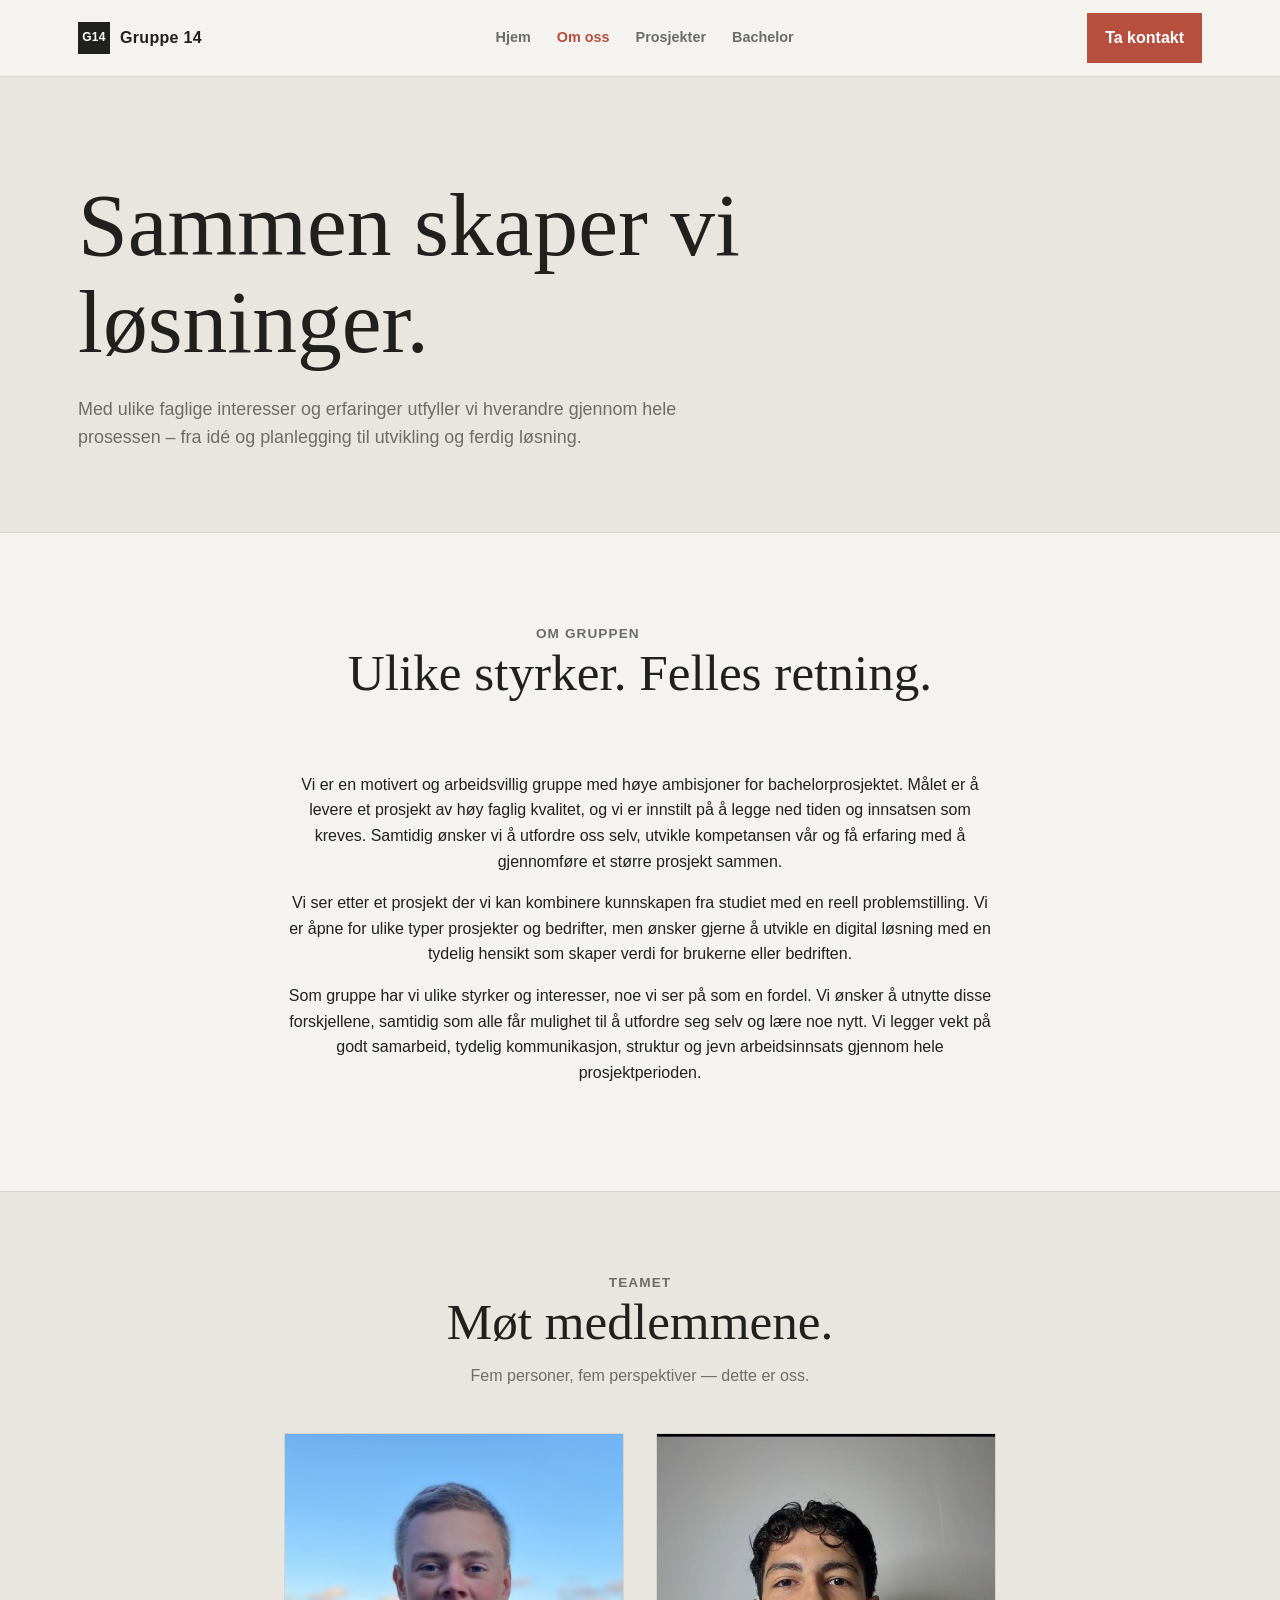
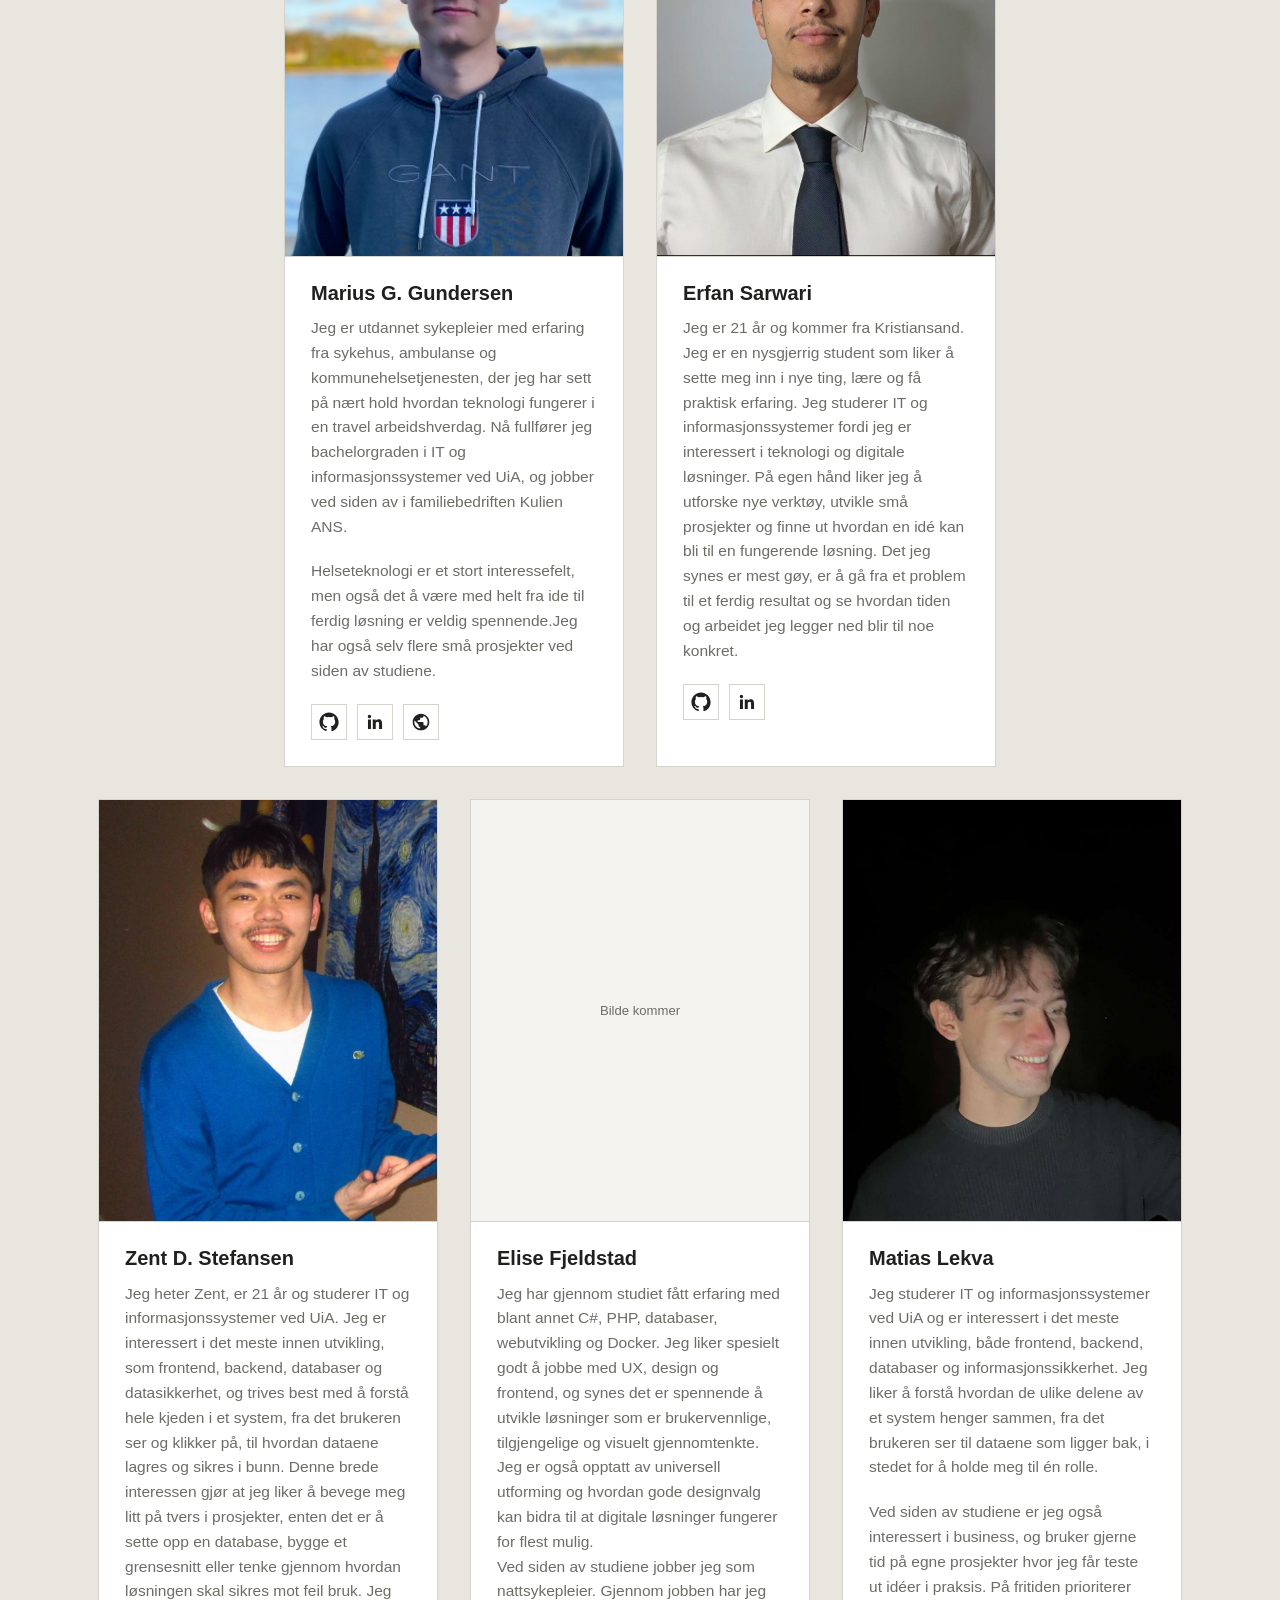
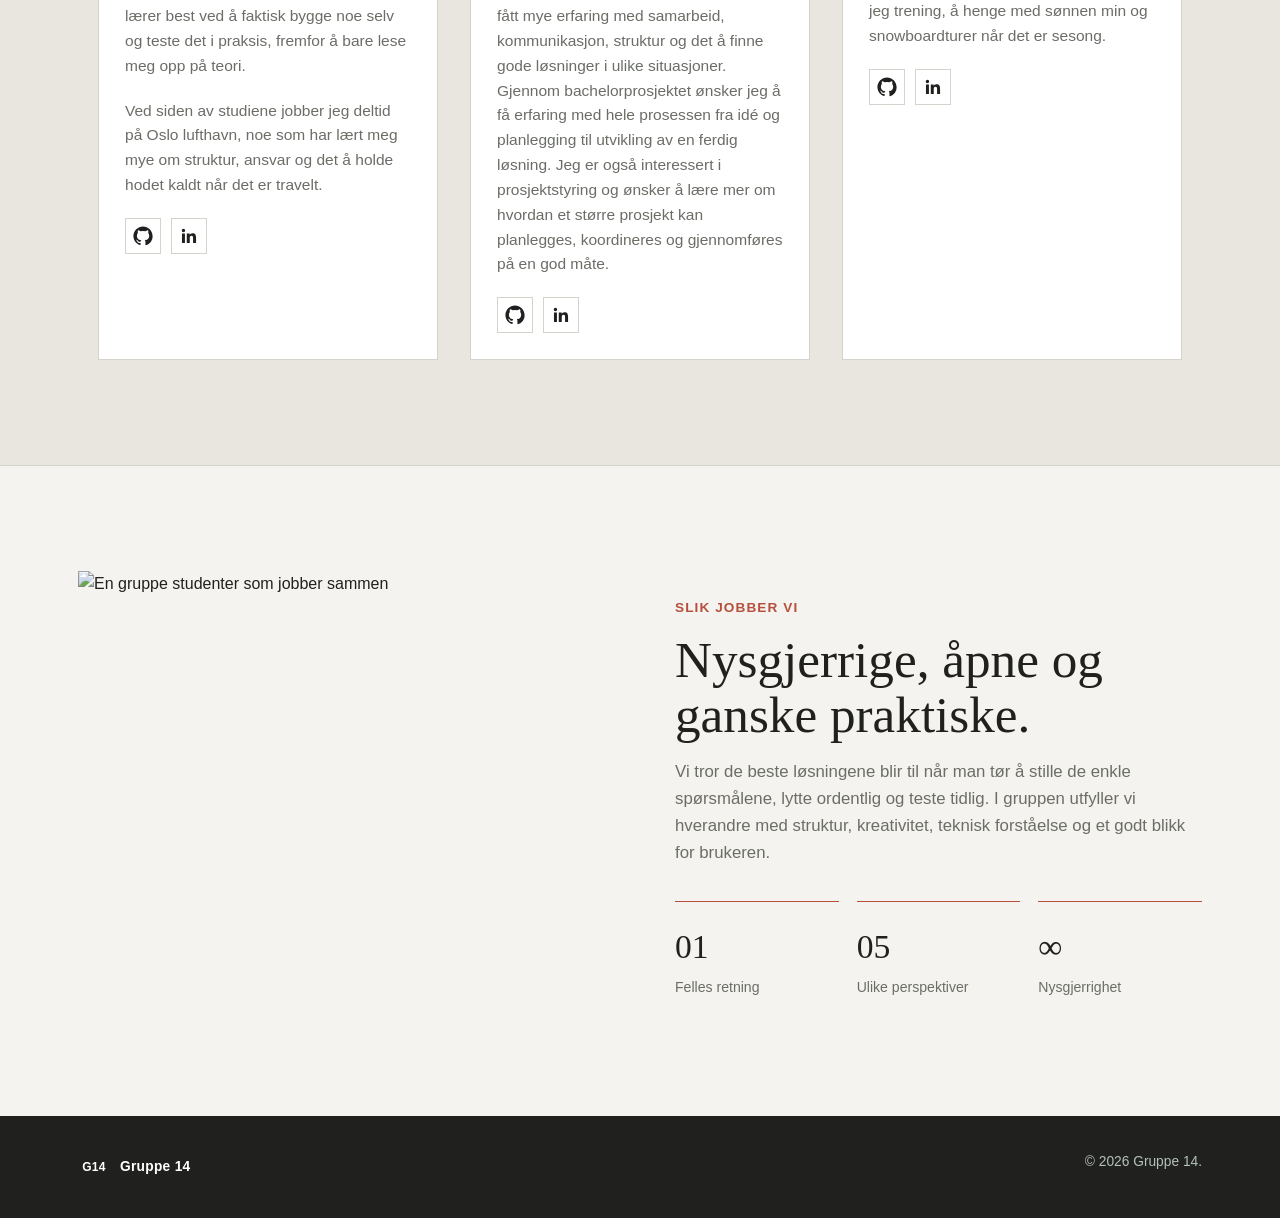
==== commit acff022b: "Endret til førsteperson" ====
--- a/about.html
+++ b/about.html
@@ -56,9 +56,9 @@
    <div class="team-row team-row-bottom">
     <article class="team-card"><div class="team-photo"><img src="assets/team/member-3.jpg" alt="Bilde av Zent D. Stefansen" onerror="this.style.display='none'"></div><div class="team-card-body"><h3>Zent D. Stefansen</h3><p>Jeg heter Zent, er 21 år og studerer IT og informasjonssystemer ved UiA. Jeg er interessert i det meste innen utvikling, som frontend, backend, databaser og datasikkerhet, og trives best med å forstå hele kjeden i et system, fra det brukeren ser og klikker på, til hvordan dataene lagres og sikres i bunn. Denne brede interessen gjør at jeg liker å bevege meg litt på tvers i prosjekter, enten det er å sette opp en database, bygge et grensesnitt eller tenke gjennom hvordan løsningen skal sikres mot feil bruk. Jeg lærer best ved å faktisk bygge noe selv og teste det i praksis, fremfor å bare lese meg opp på teori.</p>
       <p>Ved siden av studiene jobber jeg deltid på Oslo lufthavn, noe som har lært meg mye om struktur, ansvar og det å holde hodet kaldt når det er travelt.</p><div class="team-links"><a href="https://github.com/brukernavn" target="_blank" rel="noopener" aria-label="GitHub"><svg viewBox="0 0 24 24" width="20" height="20" fill="currentColor" aria-hidden="true"><path d="M12 .5C5.73.5.5 5.73.5 12c0 5.08 3.29 9.39 7.86 10.91.57.1.78-.25.78-.55 0-.27-.01-1.16-.02-2.11-3.2.7-3.88-1.36-3.88-1.36-.53-1.34-1.29-1.7-1.29-1.7-1.05-.72.08-.71.08-.71 1.17.08 1.78 1.2 1.78 1.2 1.03 1.77 2.71 1.26 3.37.96.1-.75.4-1.26.73-1.55-2.55-.29-5.23-1.28-5.23-5.69 0-1.26.45-2.29 1.19-3.09-.12-.29-.52-1.46.11-3.05 0 0 .97-.31 3.18 1.18a11.1 11.1 0 0 1 5.79 0c2.2-1.49 3.17-1.18 3.17-1.18.64 1.59.24 2.76.12 3.05.74.8 1.18 1.83 1.18 3.09 0 4.42-2.69 5.39-5.25 5.68.41.36.78 1.06.78 2.15 0 1.55-.01 2.8-.01 3.18 0 .3.2.66.79.55A10.51 10.51 0 0 0 23.5 12C23.5 5.73 18.27.5 12 .5Z"/></svg></a><a href="https://linkedin.com/in/brukernavn" target="_blank" rel="noopener" aria-label="LinkedIn"><svg viewBox="0 0 24 24" width="20" height="20" fill="currentColor" aria-hidden="true"><path d="M20.45 20.45h-3.56v-5.57c0-1.33-.02-3.04-1.85-3.04-1.85 0-2.14 1.45-2.14 2.94v5.67H9.34V9h3.42v1.56h.05c.48-.9 1.64-1.85 3.38-1.85 3.61 0 4.28 2.38 4.28 5.47v6.27zM5.34 7.43a2.07 2.07 0 1 1 0-4.14 2.07 2.07 0 0 1 0 4.14zM7.12 20.45H3.56V9h3.56v11.45z"/></svg></a></div></div></article>
-    <article class="team-card"><div class="team-photo"><img src="assets/team/member-4.jpg" alt="Bilde av Elise Fjeldstad" onerror="this.style.display='none'"><span class="team-photo-placeholder">Bilde kommer</span></div><div class="team-card-body"><h3>Elise Fjeldstad</h3><p>Elise har hovedansvar for [rolle].<br> Hun liker spesielt godt å jobbe med UX, design og frontend. Hun synes det er spennende å utvikle løsninger som er brukervennlige, tilgjengelige og visuelt gjennomtenkte. Hun er også opptatt av universell utforming og hvordan gode designvalg kan bidra til at digitale løsninger fungerer for flest mulig. </p>
-      <p>Ved siden av studiene jobber Elise som nattsykepleier. Gjennom jobben har hun fått mye erfaring med samarbeid, kommunikasjon, struktur og det å finne gode løsninger i ulike situasjoner.</p>
-      <p>Gjennom bachelorprosjektet ønsker hun å få erfaring med hele prosessen fra idé og planlegging til utvikling av en ferdig løsning. Hun er også interessert i prosjektstyring og ønsker å lære mer om hvordan et større prosjekt kan planlegges, koordineres og gjennomføres på en god måte.</p>
+    <article class="team-card"><div class="team-photo"><img src="assets/team/member-4.jpg" alt="Bilde av Elise Fjeldstad" onerror="this.style.display='none'"><span class="team-photo-placeholder">Bilde kommer</span></div><div class="team-card-body"><h3>Elise Fjeldstad</h3><p>Jeg har gjennom studiet fått erfaring med blant annet C#, PHP, databaser, webutvikling og Docker. Jeg liker spesielt godt å jobbe med UX, design og frontend, og synes det er spennende å utvikle løsninger som er brukervennlige, tilgjengelige og visuelt gjennomtenkte. Jeg er også opptatt av universell utforming og hvordan gode designvalg kan bidra til at digitale løsninger fungerer for flest mulig.
+<br> Ved siden av studiene jobber jeg som nattsykepleier. Gjennom jobben har jeg fått mye erfaring med samarbeid, kommunikasjon, struktur og det å finne gode løsninger i ulike situasjoner.
+<br> Gjennom bachelorprosjektet ønsker jeg å få erfaring med hele prosessen fra idé og planlegging til utvikling av en ferdig løsning. Jeg er også interessert i prosjektstyring og ønsker å lære mer om hvordan et større prosjekt kan planlegges, koordineres og gjennomføres på en god måte. </p>
        <div class="team-links"><a href="https://github.com/brukernavn" target="_blank" rel="noopener" aria-label="GitHub"><svg viewBox="0 0 24 24" width="20" height="20" fill="currentColor" aria-hidden="true"><path d="M12 .5C5.73.5.5 5.73.5 12c0 5.08 3.29 9.39 7.86 10.91.57.1.78-.25.78-.55 0-.27-.01-1.16-.02-2.11-3.2.7-3.88-1.36-3.88-1.36-.53-1.34-1.29-1.7-1.29-1.7-1.05-.72.08-.71.08-.71 1.17.08 1.78 1.2 1.78 1.2 1.03 1.77 2.71 1.26 3.37.96.1-.75.4-1.26.73-1.55-2.55-.29-5.23-1.28-5.23-5.69 0-1.26.45-2.29 1.19-3.09-.12-.29-.52-1.46.11-3.05 0 0 .97-.31 3.18 1.18a11.1 11.1 0 0 1 5.79 0c2.2-1.49 3.17-1.18 3.17-1.18.64 1.59.24 2.76.12 3.05.74.8 1.18 1.83 1.18 3.09 0 4.42-2.69 5.39-5.25 5.68.41.36.78 1.06.78 2.15 0 1.55-.01 2.8-.01 3.18 0 .3.2.66.79.55A10.51 10.51 0 0 0 23.5 12C23.5 5.73 18.27.5 12 .5Z"/></svg></a><a href="https://www.linkedin.com/in/elise-fjeldstad-939430328/" target="_blank" rel="noopener" aria-label="LinkedIn"><svg viewBox="0 0 24 24" width="20" height="20" fill="currentColor" aria-hidden="true"><path d="M20.45 20.45h-3.56v-5.57c0-1.33-.02-3.04-1.85-3.04-1.85 0-2.14 1.45-2.14 2.94v5.67H9.34V9h3.42v1.56h.05c.48-.9 1.64-1.85 3.38-1.85 3.61 0 4.28 2.38 4.28 5.47v6.27zM5.34 7.43a2.07 2.07 0 1 1 0-4.14 2.07 2.07 0 0 1 0 4.14zM7.12 20.45H3.56V9h3.56v11.45z"/></svg></a></div></div></article>
     <article class="team-card"><div class="team-photo"><img src="assets/team/member-5.jpg" alt="Bilde av Matias Lekva" onerror="this.style.display='none'"></div><div class="team-card-body"><h3>Matias Lekva</h3><p>Jeg studerer IT og informasjonssystemer ved UiA og er interessert i det meste innen utvikling, både frontend, backend, databaser og informasjonssikkerhet. Jeg liker å forstå hvordan de ulike delene av et system henger sammen, fra det brukeren ser til dataene som ligger bak, i stedet for å holde meg til én rolle.</p>
       <p>Ved siden av studiene er jeg også interessert i business, og bruker gjerne tid på egne prosjekter hvor jeg får teste ut idéer i praksis. På fritiden prioriterer jeg trening, å henge med sønnen min og snowboardturer når det er sesong.</p><div class="team-links"><a href="https://github.com/Felovax" target="_blank" rel="noopener" aria-label="GitHub"><svg viewBox="0 0 24 24" width="20" height="20" fill="currentColor" aria-hidden="true"><path d="M12 .5C5.73.5.5 5.73.5 12c0 5.08 3.29 9.39 7.86 10.91.57.1.78-.25.78-.55 0-.27-.01-1.16-.02-2.11-3.2.7-3.88-1.36-3.88-1.36-.53-1.34-1.29-1.7-1.29-1.7-1.05-.72.08-.71.08-.71 1.17.08 1.78 1.2 1.78 1.2 1.03 1.77 2.71 1.26 3.37.96.1-.75.4-1.26.73-1.55-2.55-.29-5.23-1.28-5.23-5.69 0-1.26.45-2.29 1.19-3.09-.12-.29-.52-1.46.11-3.05 0 0 .97-.31 3.18 1.18a11.1 11.1 0 0 1 5.79 0c2.2-1.49 3.17-1.18 3.17-1.18.64 1.59.24 2.76.12 3.05.74.8 1.18 1.83 1.18 3.09 0 4.42-2.69 5.39-5.25 5.68.41.36.78 1.06.78 2.15 0 1.55-.01 2.8-.01 3.18 0 .3.2.66.79.55A10.51 10.51 0 0 0 23.5 12C23.5 5.73 18.27.5 12 .5Z"/></svg></a><a href="https://www.linkedin.com/in/matias-lekva-15a6823b8/" target="_blank" rel="noopener" aria-label="LinkedIn"><svg viewBox="0 0 24 24" width="20" height="20" fill="currentColor" aria-hidden="true"><path d="M20.45 20.45h-3.56v-5.57c0-1.33-.02-3.04-1.85-3.04-1.85 0-2.14 1.45-2.14 2.94v5.67H9.34V9h3.42v1.56h.05c.48-.9 1.64-1.85 3.38-1.85 3.61 0 4.28 2.38 4.28 5.47v6.27zM5.34 7.43a2.07 2.07 0 1 1 0-4.14 2.07 2.07 0 0 1 0 4.14zM7.12 20.45H3.56V9h3.56v11.45z"/></svg></a></div></div></article>
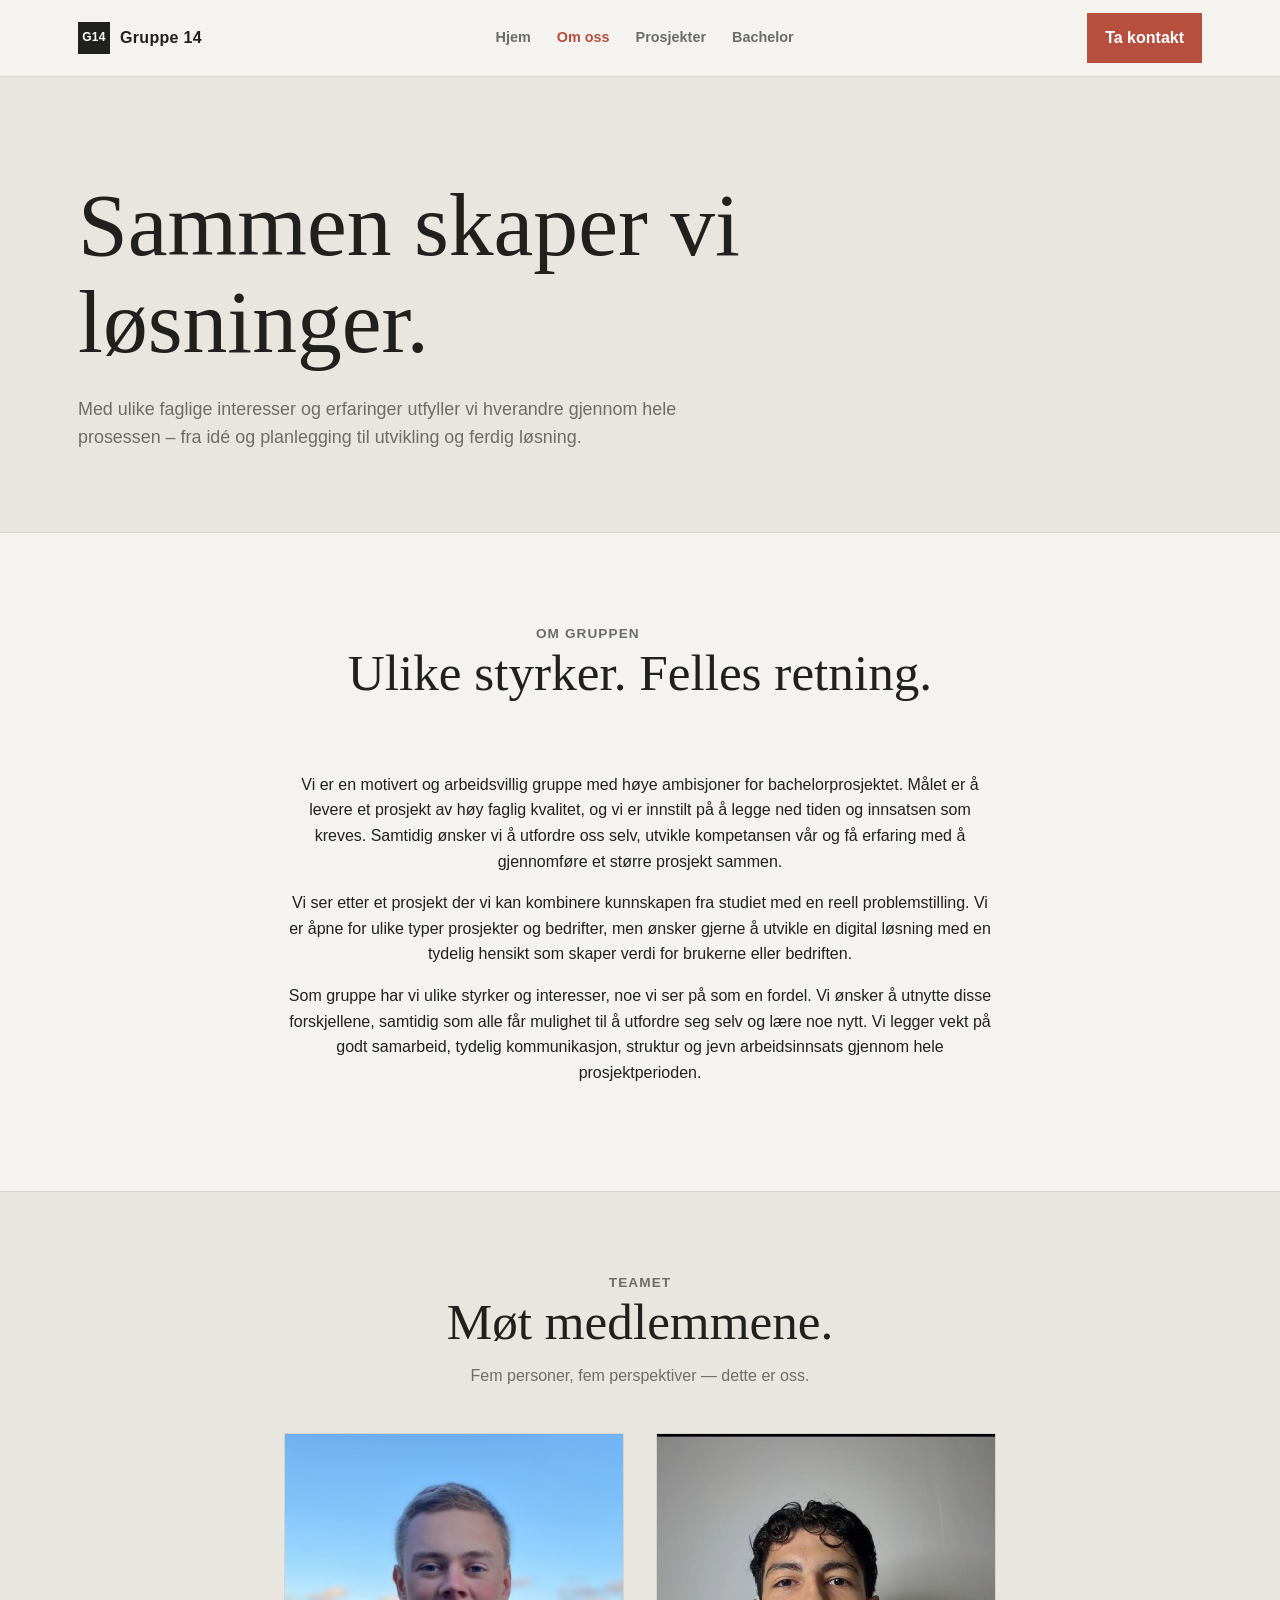
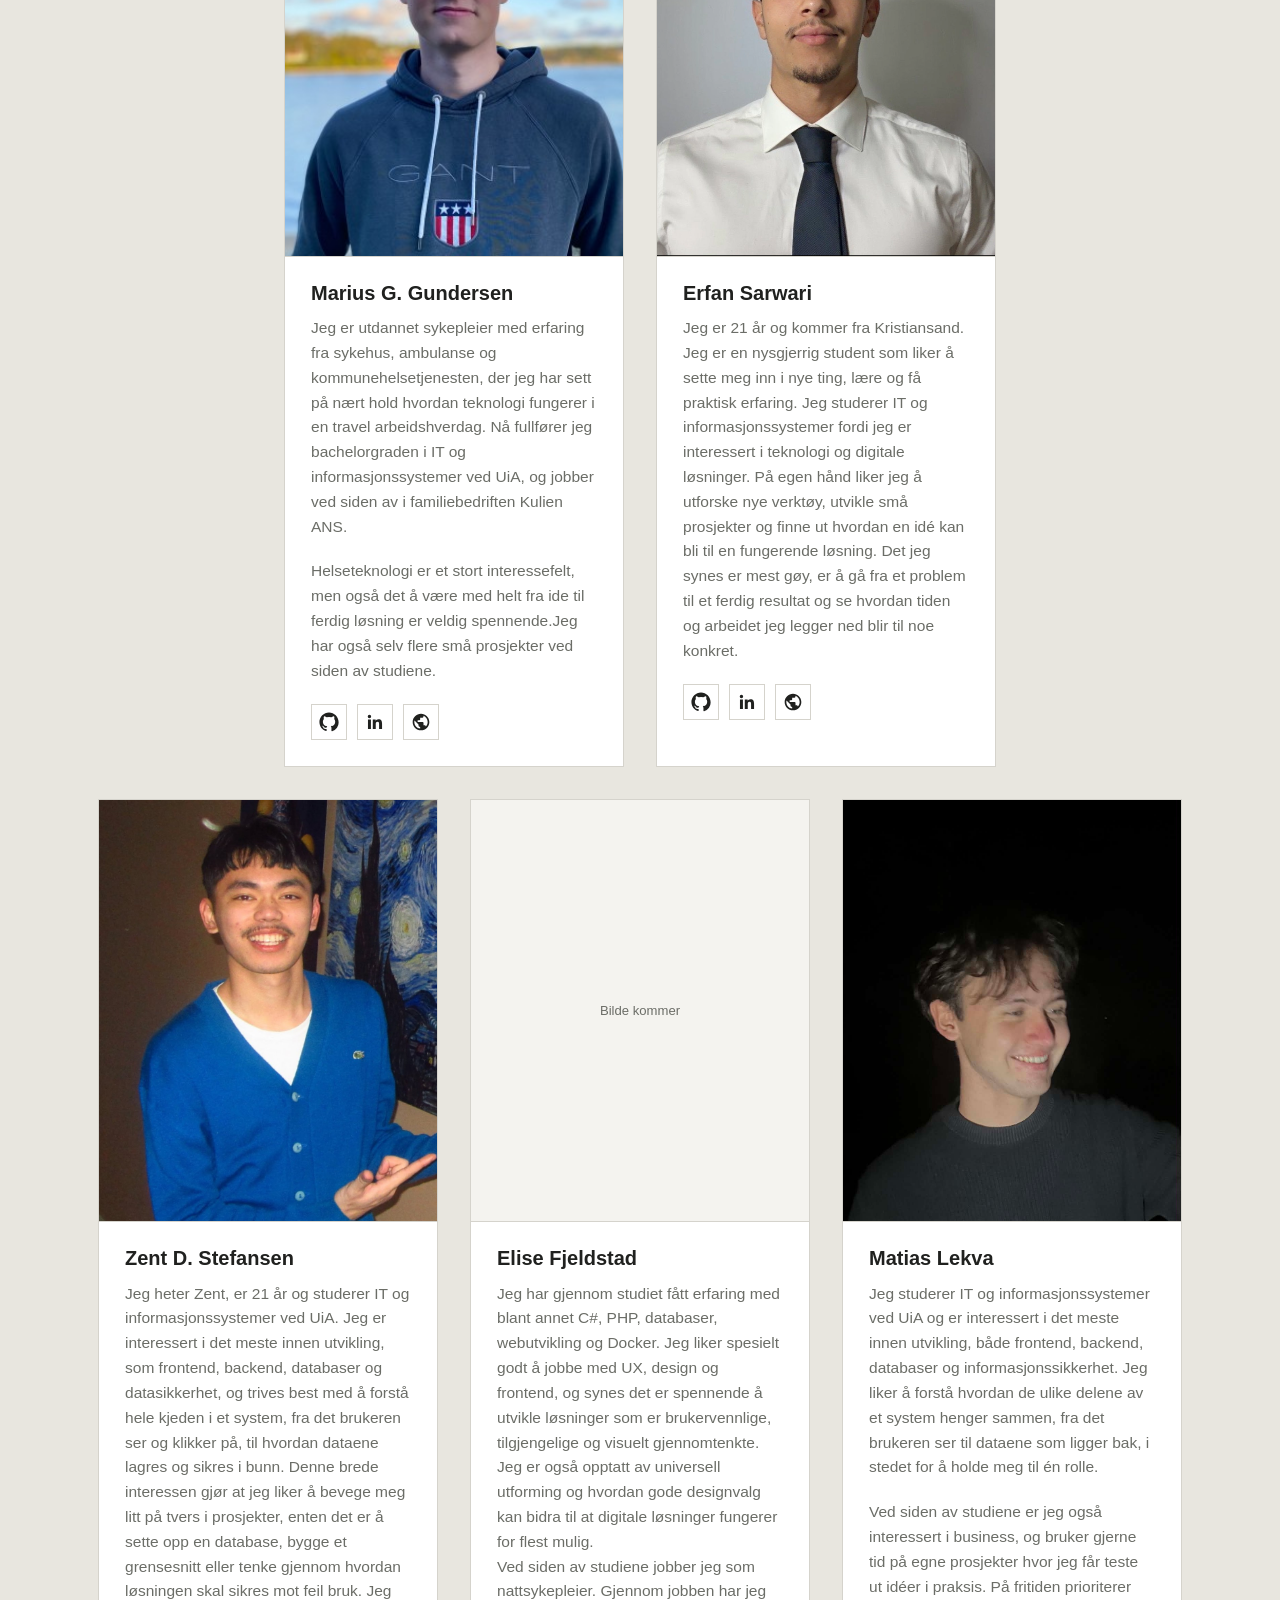
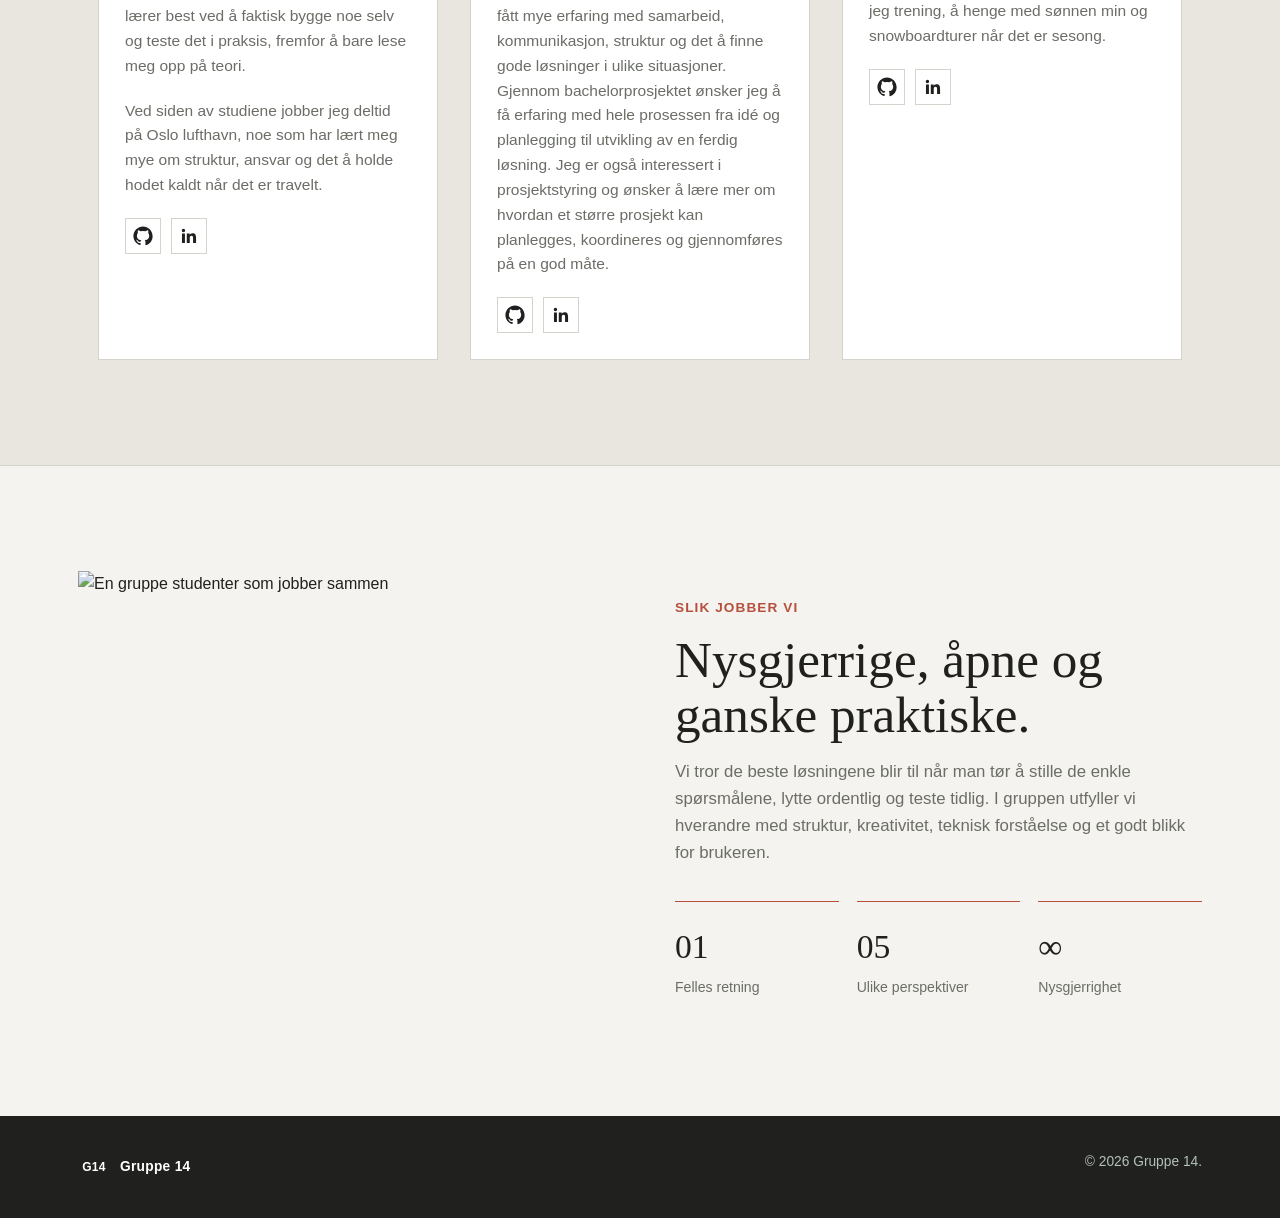
==== commit 01ab01e7: "Lagt til personlig portfolio - Erfan" ====
--- a/about.html
+++ b/about.html
@@ -51,7 +51,7 @@
    <div class="team-row team-row-top">
     <article class="team-card"><div class="team-photo"><img src="assets/team/member-1.jpg" alt="Bilde av Marius G. Gundersen" onerror="this.style.display='none'"></div><div class="team-card-body"><h3>Marius G. Gundersen</h3><p>Jeg er utdannet sykepleier med erfaring fra sykehus, ambulanse og kommunehelsetjenesten, der jeg har sett på nært hold hvordan teknologi fungerer i en travel arbeidshverdag. Nå fullfører jeg bachelorgraden i IT og informasjonssystemer ved UiA, og jobber ved siden av i familiebedriften Kulien ANS. </p>
       <p>Helseteknologi er et stort interessefelt, men også det å være med helt fra ide til ferdig løsning er veldig spennende.Jeg har også selv flere små prosjekter ved siden av studiene.</p><div class="team-links"><a href="https://github.com/MGumpen" target="_blank" rel="noopener" aria-label="GitHub"><svg viewBox="0 0 24 24" width="20" height="20" fill="currentColor" aria-hidden="true"><path d="M12 .5C5.73.5.5 5.73.5 12c0 5.08 3.29 9.39 7.86 10.91.57.1.78-.25.78-.55 0-.27-.01-1.16-.02-2.11-3.2.7-3.88-1.36-3.88-1.36-.53-1.34-1.29-1.7-1.29-1.7-1.05-.72.08-.71.08-.71 1.17.08 1.78 1.2 1.78 1.2 1.03 1.77 2.71 1.26 3.37.96.1-.75.4-1.26.73-1.55-2.55-.29-5.23-1.28-5.23-5.69 0-1.26.45-2.29 1.19-3.09-.12-.29-.52-1.46.11-3.05 0 0 .97-.31 3.18 1.18a11.1 11.1 0 0 1 5.79 0c2.2-1.49 3.17-1.18 3.17-1.18.64 1.59.24 2.76.12 3.05.74.8 1.18 1.83 1.18 3.09 0 4.42-2.69 5.39-5.25 5.68.41.36.78 1.06.78 2.15 0 1.55-.01 2.8-.01 3.18 0 .3.2.66.79.55A10.51 10.51 0 0 0 23.5 12C23.5 5.73 18.27.5 12 .5Z"/></svg></a><a href="https://www.linkedin.com/in/mariusgumpen/" target="_blank" rel="noopener" aria-label="LinkedIn"><svg viewBox="0 0 24 24" width="20" height="20" fill="currentColor" aria-hidden="true"><path d="M20.45 20.45h-3.56v-5.57c0-1.33-.02-3.04-1.85-3.04-1.85 0-2.14 1.45-2.14 2.94v5.67H9.34V9h3.42v1.56h.05c.48-.9 1.64-1.85 3.38-1.85 3.61 0 4.28 2.38 4.28 5.47v6.27zM5.34 7.43a2.07 2.07 0 1 1 0-4.14 2.07 2.07 0 0 1 0 4.14zM7.12 20.45H3.56V9h3.56v11.45z"/></svg></a><a href="https://mariusgg.no" target="_blank" rel="noopener" aria-label="Nettside"><svg viewBox="0 0 24 24" width="20" height="20" fill="currentColor" aria-hidden="true"><path d="M12 2C6.48 2 2 6.48 2 12s4.48 10 10 10 10-4.48 10-10S17.52 2 12 2zm-1 17.93c-3.95-.49-7-3.85-7-7.93 0-.62.08-1.21.21-1.79L9 15v1c0 1.1.9 2 2 2v1.93zm6.9-2.54c-.26-.81-1-1.39-1.9-1.39h-1v-3c0-.55-.45-1-1-1H8v-2h2c.55 0 1-.45 1-1V7h2c1.1 0 2-.9 2-2v-.41c2.93 1.19 5 4.06 5 7.41 0 2.08-.8 3.97-2.1 5.39z"/></svg></a></div></div></article>
-    <article class="team-card"><div class="team-photo"><img src="assets/team/member-2.jpg" alt="Bilde av Erfan Sarwari" onerror="this.style.display='none'"></div><div class="team-card-body"><h3>Erfan Sarwari</h3><p>Jeg er 21 år og kommer fra Kristiansand. Jeg er en nysgjerrig student som liker å sette meg inn i nye ting, lære og få praktisk erfaring. Jeg studerer IT og informasjonssystemer fordi jeg er interessert i teknologi og digitale løsninger. På egen hånd liker jeg å utforske nye verktøy, utvikle små prosjekter og finne ut hvordan en idé kan bli til en fungerende løsning. Det jeg synes er mest gøy, er å gå fra et problem til et ferdig resultat og se hvordan tiden og arbeidet jeg legger ned blir til noe konkret.</p><div class="team-links"><a href="https://github.com/Erfan717" target="_blank" rel="noopener" aria-label="GitHub"><svg viewBox="0 0 24 24" width="20" height="20" fill="currentColor" aria-hidden="true"><path d="M12 .5C5.73.5.5 5.73.5 12c0 5.08 3.29 9.39 7.86 10.91.57.1.78-.25.78-.55 0-.27-.01-1.16-.02-2.11-3.2.7-3.88-1.36-3.88-1.36-.53-1.34-1.29-1.7-1.29-1.7-1.05-.72.08-.71.08-.71 1.17.08 1.78 1.2 1.78 1.2 1.03 1.77 2.71 1.26 3.37.96.1-.75.4-1.26.73-1.55-2.55-.29-5.23-1.28-5.23-5.69 0-1.26.45-2.29 1.19-3.09-.12-.29-.52-1.46.11-3.05 0 0 .97-.31 3.18 1.18a11.1 11.1 0 0 1 5.79 0c2.2-1.49 3.17-1.18 3.17-1.18.64 1.59.24 2.76.12 3.05.74.8 1.18 1.83 1.18 3.09 0 4.42-2.69 5.39-5.25 5.68.41.36.78 1.06.78 2.15 0 1.55-.01 2.8-.01 3.18 0 .3.2.66.79.55A10.51 10.51 0 0 0 23.5 12C23.5 5.73 18.27.5 12 .5Z"/></svg></a><a href="https://www.linkedin.com/in/erfan-sarwari-4b652b3a0/" target="_blank" rel="noopener" aria-label="LinkedIn"><svg viewBox="0 0 24 24" width="20" height="20" fill="currentColor" aria-hidden="true"><path d="M20.45 20.45h-3.56v-5.57c0-1.33-.02-3.04-1.85-3.04-1.85 0-2.14 1.45-2.14 2.94v5.67H9.34V9h3.42v1.56h.05c.48-.9 1.64-1.85 3.38-1.85 3.61 0 4.28 2.38 4.28 5.47v6.27zM5.34 7.43a2.07 2.07 0 1 1 0-4.14 2.07 2.07 0 0 1 0 4.14zM7.12 20.45H3.56V9h3.56v11.45z"/></svg></a></div></div></article>
+    <article class="team-card"><div class="team-photo"><img src="assets/team/member-2.jpg" alt="Bilde av Erfan Sarwari" onerror="this.style.display='none'"></div><div class="team-card-body"><h3>Erfan Sarwari</h3><p>Jeg er 21 år og kommer fra Kristiansand. Jeg er en nysgjerrig student som liker å sette meg inn i nye ting, lære og få praktisk erfaring. Jeg studerer IT og informasjonssystemer fordi jeg er interessert i teknologi og digitale løsninger. På egen hånd liker jeg å utforske nye verktøy, utvikle små prosjekter og finne ut hvordan en idé kan bli til en fungerende løsning. Det jeg synes er mest gøy, er å gå fra et problem til et ferdig resultat og se hvordan tiden og arbeidet jeg legger ned blir til noe konkret.</p><div class="team-links"><a href="https://github.com/Erfan717" target="_blank" rel="noopener" aria-label="GitHub"><svg viewBox="0 0 24 24" width="20" height="20" fill="currentColor" aria-hidden="true"><path d="M12 .5C5.73.5.5 5.73.5 12c0 5.08 3.29 9.39 7.86 10.91.57.1.78-.25.78-.55 0-.27-.01-1.16-.02-2.11-3.2.7-3.88-1.36-3.88-1.36-.53-1.34-1.29-1.7-1.29-1.7-1.05-.72.08-.71.08-.71 1.17.08 1.78 1.2 1.78 1.2 1.03 1.77 2.71 1.26 3.37.96.1-.75.4-1.26.73-1.55-2.55-.29-5.23-1.28-5.23-5.69 0-1.26.45-2.29 1.19-3.09-.12-.29-.52-1.46.11-3.05 0 0 .97-.31 3.18 1.18a11.1 11.1 0 0 1 5.79 0c2.2-1.49 3.17-1.18 3.17-1.18.64 1.59.24 2.76.12 3.05.74.8 1.18 1.83 1.18 3.09 0 4.42-2.69 5.39-5.25 5.68.41.36.78 1.06.78 2.15 0 1.55-.01 2.8-.01 3.18 0 .3.2.66.79.55A10.51 10.51 0 0 0 23.5 12C23.5 5.73 18.27.5 12 .5Z"/></svg></a><a href="https://www.linkedin.com/in/erfan-sarwari-4b652b3a0/" target="_blank" rel="noopener" aria-label="LinkedIn"><svg viewBox="0 0 24 24" width="20" height="20" fill="currentColor" aria-hidden="true"><path d="M20.45 20.45h-3.56v-5.57c0-1.33-.02-3.04-1.85-3.04-1.85 0-2.14 1.45-2.14 2.94v5.67H9.34V9h3.42v1.56h.05c.48-.9 1.64-1.85 3.38-1.85 3.61 0 4.28 2.38 4.28 5.47v6.27zM5.34 7.43a2.07 2.07 0 1 1 0-4.14 2.07 2.07 0 0 1 0 4.14zM7.12 20.45H3.56V9h3.56v11.45z"/></svg></a><a href="https://erfan717.github.io/Portofolio/" target="_blank" rel="noopener" aria-label="Nettside"><svg viewBox="0 0 24 24" width="20" height="20" fill="currentColor" aria-hidden="true"><path d="M12 2C6.48 2 2 6.48 2 12s4.48 10 10 10 10-4.48 10-10S17.52 2 12 2zm-1 17.93c-3.95-.49-7-3.85-7-7.93 0-.62.08-1.21.21-1.79L9 15v1c0 1.1.9 2 2 2v1.93zm6.9-2.54c-.26-.81-1-1.39-1.9-1.39h-1v-3c0-.55-.45-1-1-1H8v-2h2c.55 0 1-.45 1-1V7h2c1.1 0 2-.9 2-2v-.41c2.93 1.19 5 4.06 5 7.41 0 2.08-.8 3.97-2.1 5.39z"/></svg></a></div></div></article>
    </div>
    <div class="team-row team-row-bottom">
     <article class="team-card"><div class="team-photo"><img src="assets/team/member-3.jpg" alt="Bilde av Zent D. Stefansen" onerror="this.style.display='none'"></div><div class="team-card-body"><h3>Zent D. Stefansen</h3><p>Jeg heter Zent, er 21 år og studerer IT og informasjonssystemer ved UiA. Jeg er interessert i det meste innen utvikling, som frontend, backend, databaser og datasikkerhet, og trives best med å forstå hele kjeden i et system, fra det brukeren ser og klikker på, til hvordan dataene lagres og sikres i bunn. Denne brede interessen gjør at jeg liker å bevege meg litt på tvers i prosjekter, enten det er å sette opp en database, bygge et grensesnitt eller tenke gjennom hvordan løsningen skal sikres mot feil bruk. Jeg lærer best ved å faktisk bygge noe selv og teste det i praksis, fremfor å bare lese meg opp på teori.</p>
--- a/styles.css
+++ b/styles.css
@@ -12,7 +12,8 @@
 
 * { box-sizing: border-box; }
 html { scroll-behavior: smooth; }
-body { margin: 0; color: var(--ink); background: var(--paper); font-family: var(--body); line-height: 1.6; }
+body { margin: 0; min-height: 100vh; display: flex; flex-direction: column; color: var(--ink); background: var(--paper); font-family: var(--body); line-height: 1.6; }
+main { flex: 1 0 auto; display: flex; flex-direction: column; }
 a { color: inherit; text-decoration: none; }
 img { display: block; max-width: 100%; }
 
@@ -106,6 +107,7 @@
 .video-note { position: absolute; inset: auto 24px 20px; color: #d5e0da; font-size: .82rem; pointer-events: none; }
 
 .page-hero { padding: 100px 0 80px; background: #e8e6df; border-bottom: 1px solid var(--line); }
+.page-hero.fill { flex: 1 0 auto; border-bottom: 0; }
 .page-hero p { max-width: 620px; margin: 24px 0 0; color: var(--muted); font-size: 1.12rem; }
 .timeline { display: grid; grid-template-columns: 150px 1fr; gap: 24px; padding: 30px 0; border-top: 1px solid var(--line); }
 .timeline:last-child { border-bottom: 1px solid var(--line); }
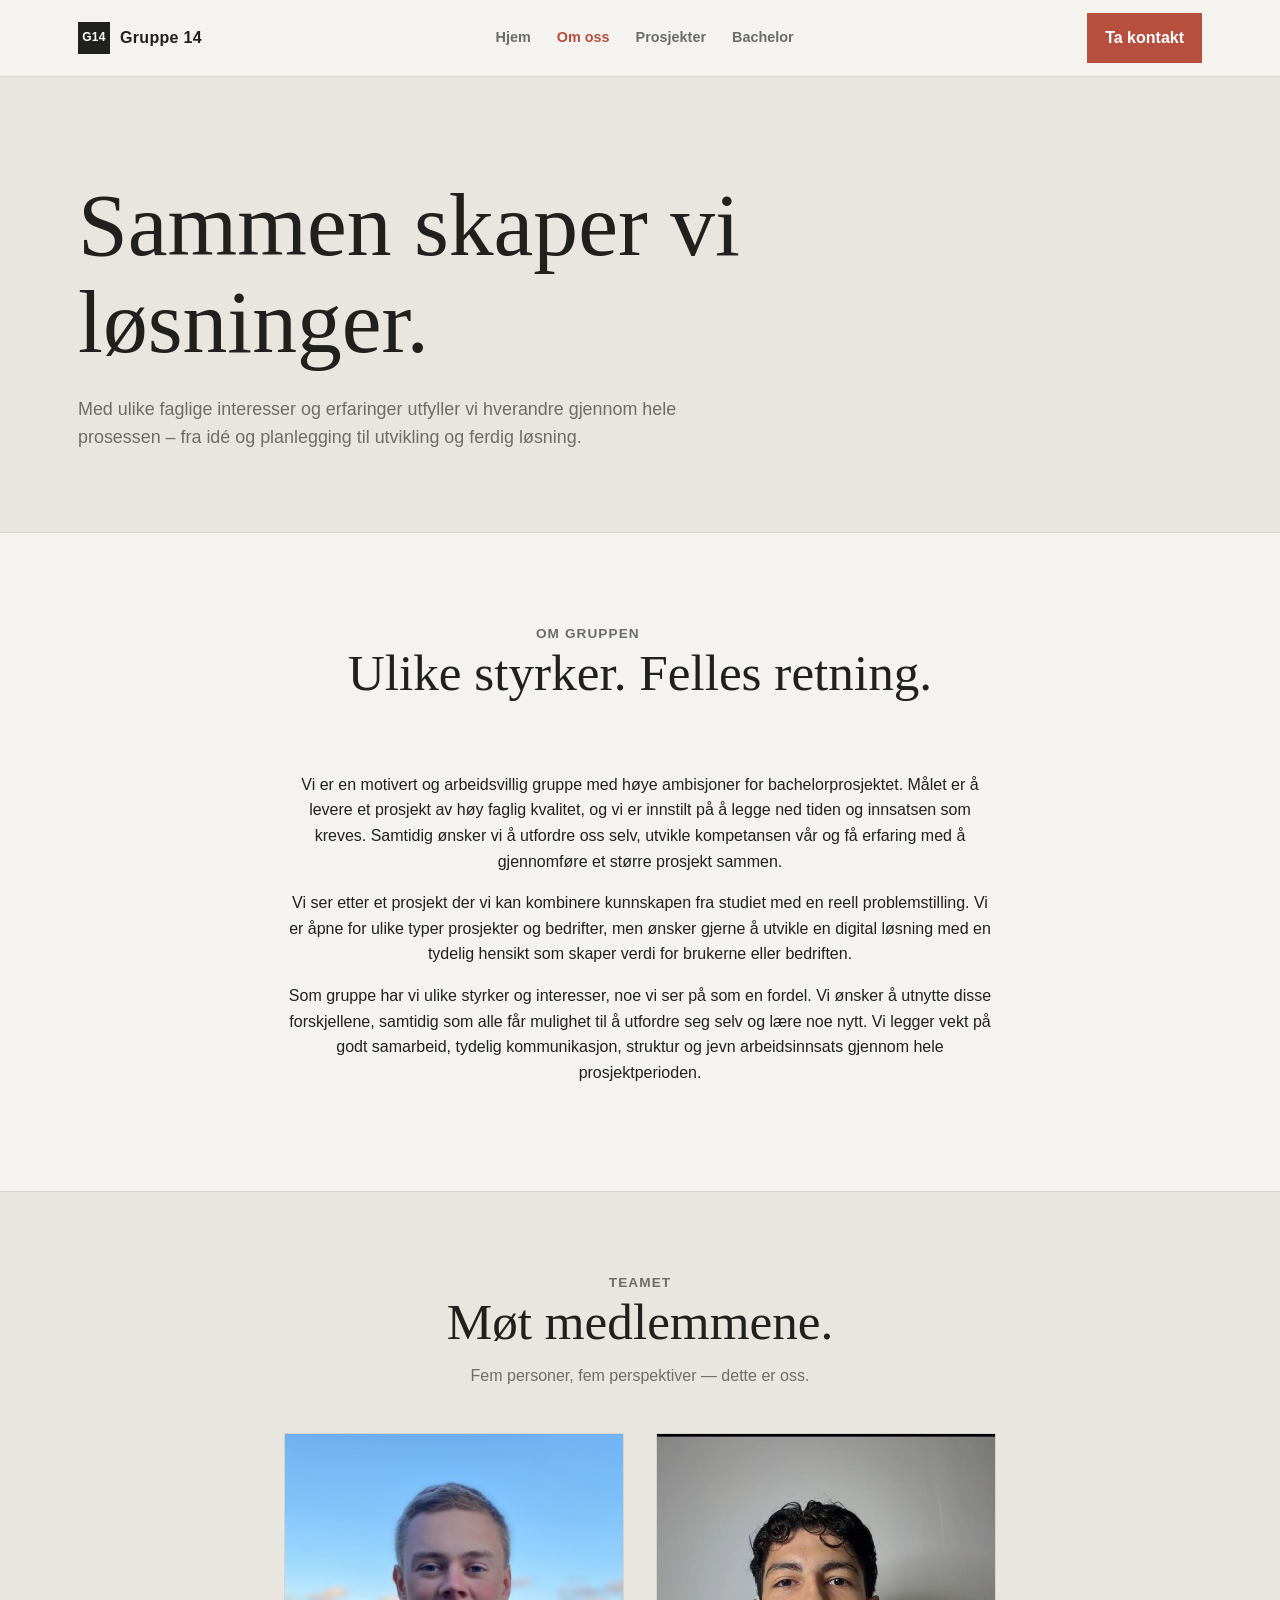
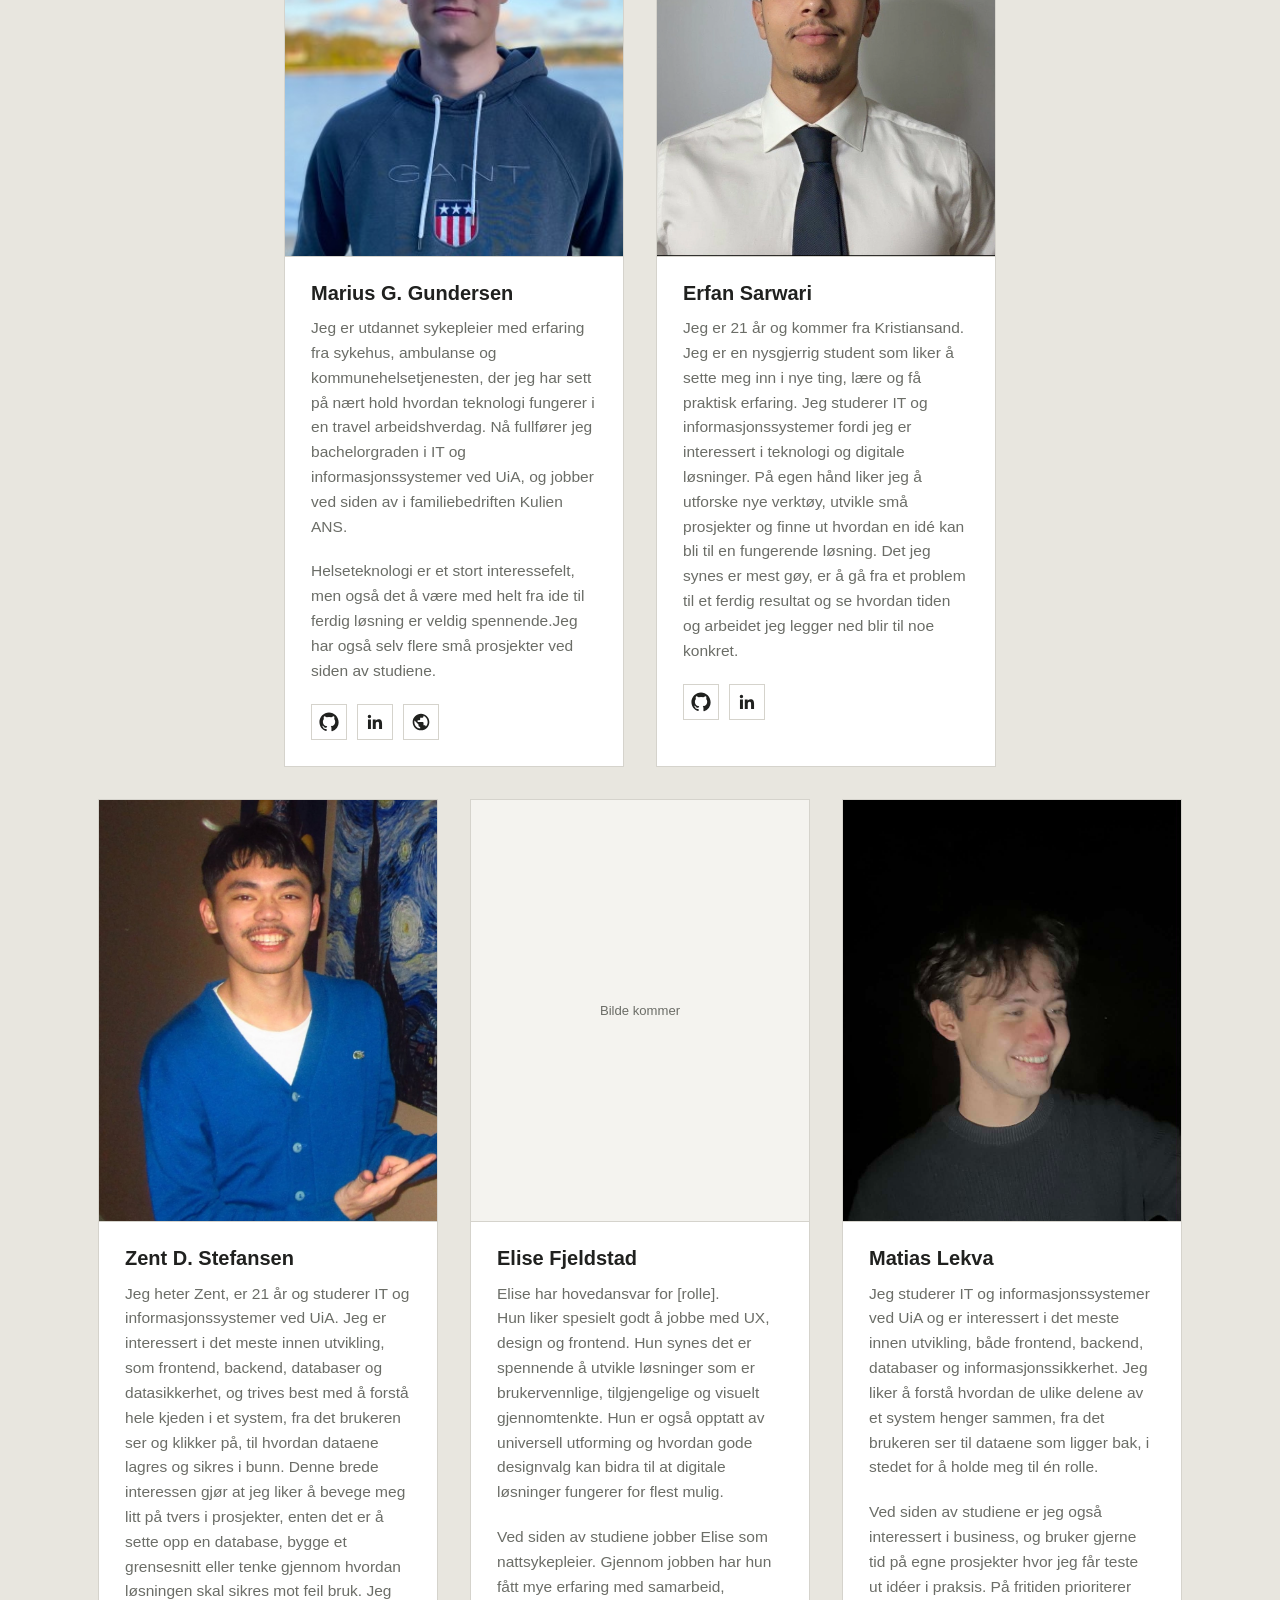
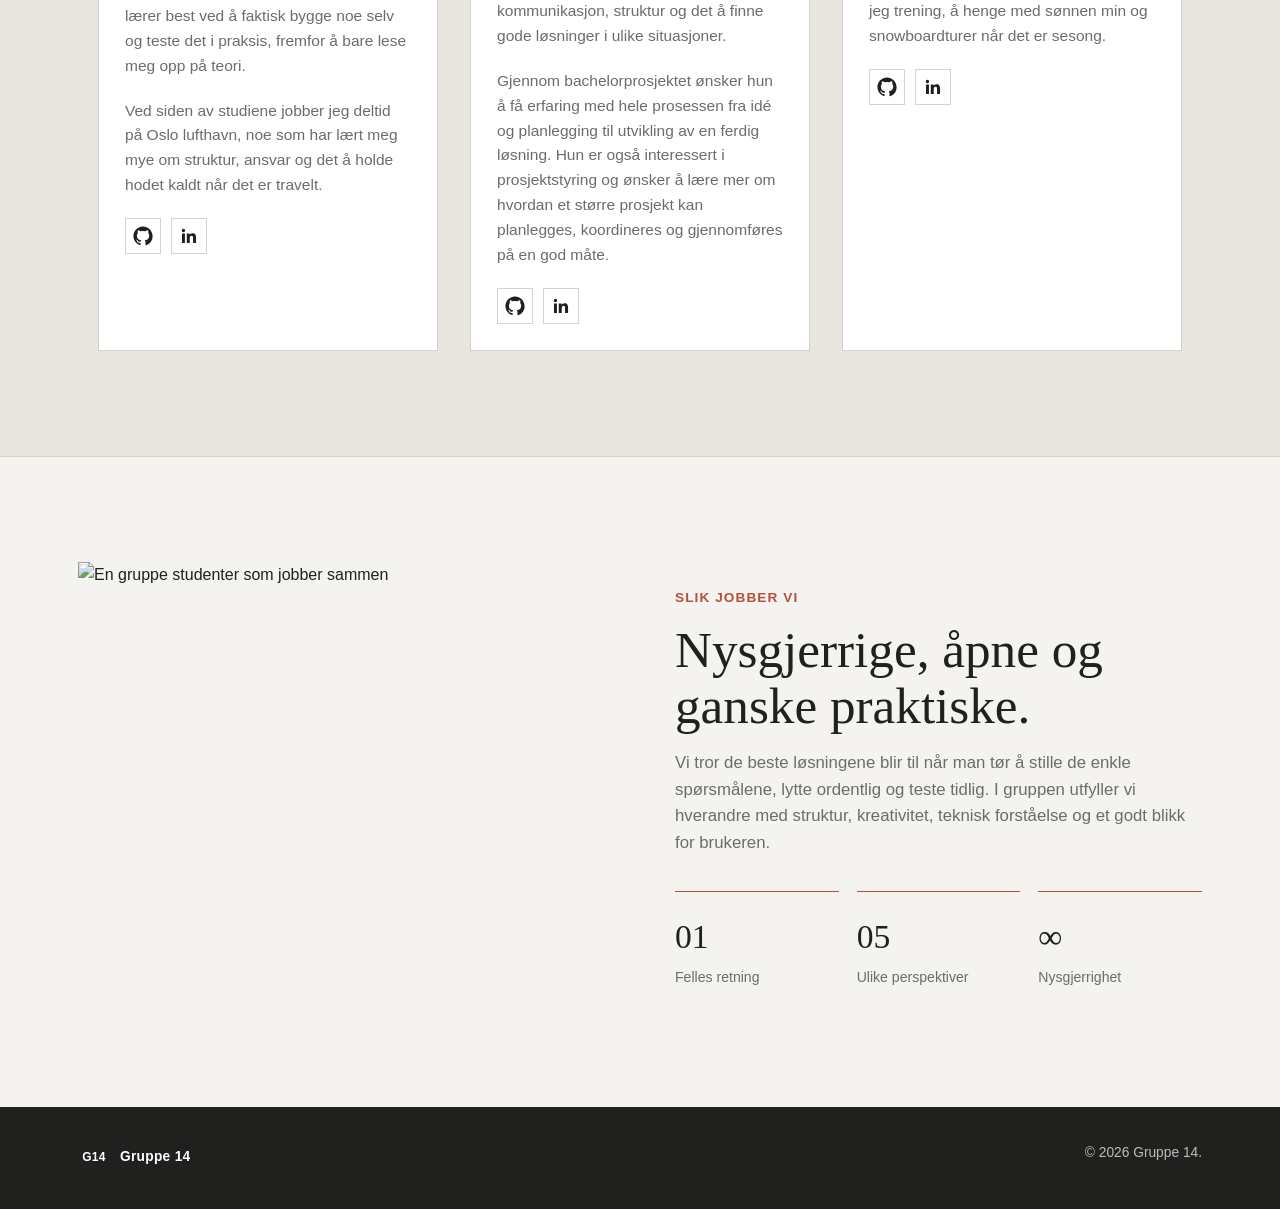
==== commit 95c1b60e: "Update Zent D. Stefansen's profile with current GitHub and LinkedIn links" ====
--- a/about.html
+++ b/about.html
@@ -51,14 +51,14 @@
    <div class="team-row team-row-top">
     <article class="team-card"><div class="team-photo"><img src="assets/team/member-1.jpg" alt="Bilde av Marius G. Gundersen" onerror="this.style.display='none'"></div><div class="team-card-body"><h3>Marius G. Gundersen</h3><p>Jeg er utdannet sykepleier med erfaring fra sykehus, ambulanse og kommunehelsetjenesten, der jeg har sett på nært hold hvordan teknologi fungerer i en travel arbeidshverdag. Nå fullfører jeg bachelorgraden i IT og informasjonssystemer ved UiA, og jobber ved siden av i familiebedriften Kulien ANS. </p>
       <p>Helseteknologi er et stort interessefelt, men også det å være med helt fra ide til ferdig løsning er veldig spennende.Jeg har også selv flere små prosjekter ved siden av studiene.</p><div class="team-links"><a href="https://github.com/MGumpen" target="_blank" rel="noopener" aria-label="GitHub"><svg viewBox="0 0 24 24" width="20" height="20" fill="currentColor" aria-hidden="true"><path d="M12 .5C5.73.5.5 5.73.5 12c0 5.08 3.29 9.39 7.86 10.91.57.1.78-.25.78-.55 0-.27-.01-1.16-.02-2.11-3.2.7-3.88-1.36-3.88-1.36-.53-1.34-1.29-1.7-1.29-1.7-1.05-.72.08-.71.08-.71 1.17.08 1.78 1.2 1.78 1.2 1.03 1.77 2.71 1.26 3.37.96.1-.75.4-1.26.73-1.55-2.55-.29-5.23-1.28-5.23-5.69 0-1.26.45-2.29 1.19-3.09-.12-.29-.52-1.46.11-3.05 0 0 .97-.31 3.18 1.18a11.1 11.1 0 0 1 5.79 0c2.2-1.49 3.17-1.18 3.17-1.18.64 1.59.24 2.76.12 3.05.74.8 1.18 1.83 1.18 3.09 0 4.42-2.69 5.39-5.25 5.68.41.36.78 1.06.78 2.15 0 1.55-.01 2.8-.01 3.18 0 .3.2.66.79.55A10.51 10.51 0 0 0 23.5 12C23.5 5.73 18.27.5 12 .5Z"/></svg></a><a href="https://www.linkedin.com/in/mariusgumpen/" target="_blank" rel="noopener" aria-label="LinkedIn"><svg viewBox="0 0 24 24" width="20" height="20" fill="currentColor" aria-hidden="true"><path d="M20.45 20.45h-3.56v-5.57c0-1.33-.02-3.04-1.85-3.04-1.85 0-2.14 1.45-2.14 2.94v5.67H9.34V9h3.42v1.56h.05c.48-.9 1.64-1.85 3.38-1.85 3.61 0 4.28 2.38 4.28 5.47v6.27zM5.34 7.43a2.07 2.07 0 1 1 0-4.14 2.07 2.07 0 0 1 0 4.14zM7.12 20.45H3.56V9h3.56v11.45z"/></svg></a><a href="https://mariusgg.no" target="_blank" rel="noopener" aria-label="Nettside"><svg viewBox="0 0 24 24" width="20" height="20" fill="currentColor" aria-hidden="true"><path d="M12 2C6.48 2 2 6.48 2 12s4.48 10 10 10 10-4.48 10-10S17.52 2 12 2zm-1 17.93c-3.95-.49-7-3.85-7-7.93 0-.62.08-1.21.21-1.79L9 15v1c0 1.1.9 2 2 2v1.93zm6.9-2.54c-.26-.81-1-1.39-1.9-1.39h-1v-3c0-.55-.45-1-1-1H8v-2h2c.55 0 1-.45 1-1V7h2c1.1 0 2-.9 2-2v-.41c2.93 1.19 5 4.06 5 7.41 0 2.08-.8 3.97-2.1 5.39z"/></svg></a></div></div></article>
-    <article class="team-card"><div class="team-photo"><img src="assets/team/member-2.jpg" alt="Bilde av Erfan Sarwari" onerror="this.style.display='none'"></div><div class="team-card-body"><h3>Erfan Sarwari</h3><p>Jeg er 21 år og kommer fra Kristiansand. Jeg er en nysgjerrig student som liker å sette meg inn i nye ting, lære og få praktisk erfaring. Jeg studerer IT og informasjonssystemer fordi jeg er interessert i teknologi og digitale løsninger. På egen hånd liker jeg å utforske nye verktøy, utvikle små prosjekter og finne ut hvordan en idé kan bli til en fungerende løsning. Det jeg synes er mest gøy, er å gå fra et problem til et ferdig resultat og se hvordan tiden og arbeidet jeg legger ned blir til noe konkret.</p><div class="team-links"><a href="https://github.com/Erfan717" target="_blank" rel="noopener" aria-label="GitHub"><svg viewBox="0 0 24 24" width="20" height="20" fill="currentColor" aria-hidden="true"><path d="M12 .5C5.73.5.5 5.73.5 12c0 5.08 3.29 9.39 7.86 10.91.57.1.78-.25.78-.55 0-.27-.01-1.16-.02-2.11-3.2.7-3.88-1.36-3.88-1.36-.53-1.34-1.29-1.7-1.29-1.7-1.05-.72.08-.71.08-.71 1.17.08 1.78 1.2 1.78 1.2 1.03 1.77 2.71 1.26 3.37.96.1-.75.4-1.26.73-1.55-2.55-.29-5.23-1.28-5.23-5.69 0-1.26.45-2.29 1.19-3.09-.12-.29-.52-1.46.11-3.05 0 0 .97-.31 3.18 1.18a11.1 11.1 0 0 1 5.79 0c2.2-1.49 3.17-1.18 3.17-1.18.64 1.59.24 2.76.12 3.05.74.8 1.18 1.83 1.18 3.09 0 4.42-2.69 5.39-5.25 5.68.41.36.78 1.06.78 2.15 0 1.55-.01 2.8-.01 3.18 0 .3.2.66.79.55A10.51 10.51 0 0 0 23.5 12C23.5 5.73 18.27.5 12 .5Z"/></svg></a><a href="https://www.linkedin.com/in/erfan-sarwari-4b652b3a0/" target="_blank" rel="noopener" aria-label="LinkedIn"><svg viewBox="0 0 24 24" width="20" height="20" fill="currentColor" aria-hidden="true"><path d="M20.45 20.45h-3.56v-5.57c0-1.33-.02-3.04-1.85-3.04-1.85 0-2.14 1.45-2.14 2.94v5.67H9.34V9h3.42v1.56h.05c.48-.9 1.64-1.85 3.38-1.85 3.61 0 4.28 2.38 4.28 5.47v6.27zM5.34 7.43a2.07 2.07 0 1 1 0-4.14 2.07 2.07 0 0 1 0 4.14zM7.12 20.45H3.56V9h3.56v11.45z"/></svg></a><a href="https://erfan717.github.io/Portofolio/" target="_blank" rel="noopener" aria-label="Nettside"><svg viewBox="0 0 24 24" width="20" height="20" fill="currentColor" aria-hidden="true"><path d="M12 2C6.48 2 2 6.48 2 12s4.48 10 10 10 10-4.48 10-10S17.52 2 12 2zm-1 17.93c-3.95-.49-7-3.85-7-7.93 0-.62.08-1.21.21-1.79L9 15v1c0 1.1.9 2 2 2v1.93zm6.9-2.54c-.26-.81-1-1.39-1.9-1.39h-1v-3c0-.55-.45-1-1-1H8v-2h2c.55 0 1-.45 1-1V7h2c1.1 0 2-.9 2-2v-.41c2.93 1.19 5 4.06 5 7.41 0 2.08-.8 3.97-2.1 5.39z"/></svg></a></div></div></article>
+    <article class="team-card"><div class="team-photo"><img src="assets/team/member-2.jpg" alt="Bilde av Erfan Sarwari" onerror="this.style.display='none'"></div><div class="team-card-body"><h3>Erfan Sarwari</h3><p>Jeg er 21 år og kommer fra Kristiansand. Jeg er en nysgjerrig student som liker å sette meg inn i nye ting, lære og få praktisk erfaring. Jeg studerer IT og informasjonssystemer fordi jeg er interessert i teknologi og digitale løsninger. På egen hånd liker jeg å utforske nye verktøy, utvikle små prosjekter og finne ut hvordan en idé kan bli til en fungerende løsning. Det jeg synes er mest gøy, er å gå fra et problem til et ferdig resultat og se hvordan tiden og arbeidet jeg legger ned blir til noe konkret.</p><div class="team-links"><a href="https://github.com/Erfan717" target="_blank" rel="noopener" aria-label="GitHub"><svg viewBox="0 0 24 24" width="20" height="20" fill="currentColor" aria-hidden="true"><path d="M12 .5C5.73.5.5 5.73.5 12c0 5.08 3.29 9.39 7.86 10.91.57.1.78-.25.78-.55 0-.27-.01-1.16-.02-2.11-3.2.7-3.88-1.36-3.88-1.36-.53-1.34-1.29-1.7-1.29-1.7-1.05-.72.08-.71.08-.71 1.17.08 1.78 1.2 1.78 1.2 1.03 1.77 2.71 1.26 3.37.96.1-.75.4-1.26.73-1.55-2.55-.29-5.23-1.28-5.23-5.69 0-1.26.45-2.29 1.19-3.09-.12-.29-.52-1.46.11-3.05 0 0 .97-.31 3.18 1.18a11.1 11.1 0 0 1 5.79 0c2.2-1.49 3.17-1.18 3.17-1.18.64 1.59.24 2.76.12 3.05.74.8 1.18 1.83 1.18 3.09 0 4.42-2.69 5.39-5.25 5.68.41.36.78 1.06.78 2.15 0 1.55-.01 2.8-.01 3.18 0 .3.2.66.79.55A10.51 10.51 0 0 0 23.5 12C23.5 5.73 18.27.5 12 .5Z"/></svg></a><a href="https://www.linkedin.com/in/erfan-sarwari-4b652b3a0/" target="_blank" rel="noopener" aria-label="LinkedIn"><svg viewBox="0 0 24 24" width="20" height="20" fill="currentColor" aria-hidden="true"><path d="M20.45 20.45h-3.56v-5.57c0-1.33-.02-3.04-1.85-3.04-1.85 0-2.14 1.45-2.14 2.94v5.67H9.34V9h3.42v1.56h.05c.48-.9 1.64-1.85 3.38-1.85 3.61 0 4.28 2.38 4.28 5.47v6.27zM5.34 7.43a2.07 2.07 0 1 1 0-4.14 2.07 2.07 0 0 1 0 4.14zM7.12 20.45H3.56V9h3.56v11.45z"/></svg></a></div></div></article>
    </div>
    <div class="team-row team-row-bottom">
     <article class="team-card"><div class="team-photo"><img src="assets/team/member-3.jpg" alt="Bilde av Zent D. Stefansen" onerror="this.style.display='none'"></div><div class="team-card-body"><h3>Zent D. Stefansen</h3><p>Jeg heter Zent, er 21 år og studerer IT og informasjonssystemer ved UiA. Jeg er interessert i det meste innen utvikling, som frontend, backend, databaser og datasikkerhet, og trives best med å forstå hele kjeden i et system, fra det brukeren ser og klikker på, til hvordan dataene lagres og sikres i bunn. Denne brede interessen gjør at jeg liker å bevege meg litt på tvers i prosjekter, enten det er å sette opp en database, bygge et grensesnitt eller tenke gjennom hvordan løsningen skal sikres mot feil bruk. Jeg lærer best ved å faktisk bygge noe selv og teste det i praksis, fremfor å bare lese meg opp på teori.</p>
-      <p>Ved siden av studiene jobber jeg deltid på Oslo lufthavn, noe som har lært meg mye om struktur, ansvar og det å holde hodet kaldt når det er travelt.</p><div class="team-links"><a href="https://github.com/brukernavn" target="_blank" rel="noopener" aria-label="GitHub"><svg viewBox="0 0 24 24" width="20" height="20" fill="currentColor" aria-hidden="true"><path d="M12 .5C5.73.5.5 5.73.5 12c0 5.08 3.29 9.39 7.86 10.91.57.1.78-.25.78-.55 0-.27-.01-1.16-.02-2.11-3.2.7-3.88-1.36-3.88-1.36-.53-1.34-1.29-1.7-1.29-1.7-1.05-.72.08-.71.08-.71 1.17.08 1.78 1.2 1.78 1.2 1.03 1.77 2.71 1.26 3.37.96.1-.75.4-1.26.73-1.55-2.55-.29-5.23-1.28-5.23-5.69 0-1.26.45-2.29 1.19-3.09-.12-.29-.52-1.46.11-3.05 0 0 .97-.31 3.18 1.18a11.1 11.1 0 0 1 5.79 0c2.2-1.49 3.17-1.18 3.17-1.18.64 1.59.24 2.76.12 3.05.74.8 1.18 1.83 1.18 3.09 0 4.42-2.69 5.39-5.25 5.68.41.36.78 1.06.78 2.15 0 1.55-.01 2.8-.01 3.18 0 .3.2.66.79.55A10.51 10.51 0 0 0 23.5 12C23.5 5.73 18.27.5 12 .5Z"/></svg></a><a href="https://linkedin.com/in/brukernavn" target="_blank" rel="noopener" aria-label="LinkedIn"><svg viewBox="0 0 24 24" width="20" height="20" fill="currentColor" aria-hidden="true"><path d="M20.45 20.45h-3.56v-5.57c0-1.33-.02-3.04-1.85-3.04-1.85 0-2.14 1.45-2.14 2.94v5.67H9.34V9h3.42v1.56h.05c.48-.9 1.64-1.85 3.38-1.85 3.61 0 4.28 2.38 4.28 5.47v6.27zM5.34 7.43a2.07 2.07 0 1 1 0-4.14 2.07 2.07 0 0 1 0 4.14zM7.12 20.45H3.56V9h3.56v11.45z"/></svg></a></div></div></article>
-    <article class="team-card"><div class="team-photo"><img src="assets/team/member-4.jpg" alt="Bilde av Elise Fjeldstad" onerror="this.style.display='none'"><span class="team-photo-placeholder">Bilde kommer</span></div><div class="team-card-body"><h3>Elise Fjeldstad</h3><p>Jeg har gjennom studiet fått erfaring med blant annet C#, PHP, databaser, webutvikling og Docker. Jeg liker spesielt godt å jobbe med UX, design og frontend, og synes det er spennende å utvikle løsninger som er brukervennlige, tilgjengelige og visuelt gjennomtenkte. Jeg er også opptatt av universell utforming og hvordan gode designvalg kan bidra til at digitale løsninger fungerer for flest mulig.
-<br> Ved siden av studiene jobber jeg som nattsykepleier. Gjennom jobben har jeg fått mye erfaring med samarbeid, kommunikasjon, struktur og det å finne gode løsninger i ulike situasjoner.
-<br> Gjennom bachelorprosjektet ønsker jeg å få erfaring med hele prosessen fra idé og planlegging til utvikling av en ferdig løsning. Jeg er også interessert i prosjektstyring og ønsker å lære mer om hvordan et større prosjekt kan planlegges, koordineres og gjennomføres på en god måte. </p>
+      <p>Ved siden av studiene jobber jeg deltid på Oslo lufthavn, noe som har lært meg mye om struktur, ansvar og det å holde hodet kaldt når det er travelt.</p><div class="team-links"><a href="https://github.com/zentpresgaa" target="_blank" rel="noopener" aria-label="GitHub"><svg viewBox="0 0 24 24" width="20" height="20" fill="currentColor" aria-hidden="true"><path d="M12 .5C5.73.5.5 5.73.5 12c0 5.08 3.29 9.39 7.86 10.91.57.1.78-.25.78-.55 0-.27-.01-1.16-.02-2.11-3.2.7-3.88-1.36-3.88-1.36-.53-1.34-1.29-1.7-1.29-1.7-1.05-.72.08-.71.08-.71 1.17.08 1.78 1.2 1.78 1.2 1.03 1.77 2.71 1.26 3.37.96.1-.75.4-1.26.73-1.55-2.55-.29-5.23-1.28-5.23-5.69 0-1.26.45-2.29 1.19-3.09-.12-.29-.52-1.46.11-3.05 0 0 .97-.31 3.18 1.18a11.1 11.1 0 0 1 5.79 0c2.2-1.49 3.17-1.18 3.17-1.18.64 1.59.24 2.76.12 3.05.74.8 1.18 1.83 1.18 3.09 0 4.42-2.69 5.39-5.25 5.68.41.36.78 1.06.78 2.15 0 1.55-.01 2.8-.01 3.18 0 .3.2.66.79.55A10.51 10.51 0 0 0 23.5 12C23.5 5.73 18.27.5 12 .5Z"/></svg></a><a href="https://www.linkedin.com/in/zentstefansen/" target="_blank" rel="noopener" aria-label="LinkedIn"><svg viewBox="0 0 24 24" width="20" height="20" fill="currentColor" aria-hidden="true"><path d="M20.45 20.45h-3.56v-5.57c0-1.33-.02-3.04-1.85-3.04-1.85 0-2.14 1.45-2.14 2.94v5.67H9.34V9h3.42v1.56h.05c.48-.9 1.64-1.85 3.38-1.85 3.61 0 4.28 2.38 4.28 5.47v6.27zM5.34 7.43a2.07 2.07 0 1 1 0-4.14 2.07 2.07 0 0 1 0 4.14zM7.12 20.45H3.56V9h3.56v11.45z"/></svg></a></div></div></article>
+    <article class="team-card"><div class="team-photo"><img src="assets/team/member-4.jpg" alt="Bilde av Elise Fjeldstad" onerror="this.style.display='none'"><span class="team-photo-placeholder">Bilde kommer</span></div><div class="team-card-body"><h3>Elise Fjeldstad</h3><p>Elise har hovedansvar for [rolle].<br> Hun liker spesielt godt å jobbe med UX, design og frontend. Hun synes det er spennende å utvikle løsninger som er brukervennlige, tilgjengelige og visuelt gjennomtenkte. Hun er også opptatt av universell utforming og hvordan gode designvalg kan bidra til at digitale løsninger fungerer for flest mulig. </p>
+      <p>Ved siden av studiene jobber Elise som nattsykepleier. Gjennom jobben har hun fått mye erfaring med samarbeid, kommunikasjon, struktur og det å finne gode løsninger i ulike situasjoner.</p>
+      <p>Gjennom bachelorprosjektet ønsker hun å få erfaring med hele prosessen fra idé og planlegging til utvikling av en ferdig løsning. Hun er også interessert i prosjektstyring og ønsker å lære mer om hvordan et større prosjekt kan planlegges, koordineres og gjennomføres på en god måte.</p>
        <div class="team-links"><a href="https://github.com/brukernavn" target="_blank" rel="noopener" aria-label="GitHub"><svg viewBox="0 0 24 24" width="20" height="20" fill="currentColor" aria-hidden="true"><path d="M12 .5C5.73.5.5 5.73.5 12c0 5.08 3.29 9.39 7.86 10.91.57.1.78-.25.78-.55 0-.27-.01-1.16-.02-2.11-3.2.7-3.88-1.36-3.88-1.36-.53-1.34-1.29-1.7-1.29-1.7-1.05-.72.08-.71.08-.71 1.17.08 1.78 1.2 1.78 1.2 1.03 1.77 2.71 1.26 3.37.96.1-.75.4-1.26.73-1.55-2.55-.29-5.23-1.28-5.23-5.69 0-1.26.45-2.29 1.19-3.09-.12-.29-.52-1.46.11-3.05 0 0 .97-.31 3.18 1.18a11.1 11.1 0 0 1 5.79 0c2.2-1.49 3.17-1.18 3.17-1.18.64 1.59.24 2.76.12 3.05.74.8 1.18 1.83 1.18 3.09 0 4.42-2.69 5.39-5.25 5.68.41.36.78 1.06.78 2.15 0 1.55-.01 2.8-.01 3.18 0 .3.2.66.79.55A10.51 10.51 0 0 0 23.5 12C23.5 5.73 18.27.5 12 .5Z"/></svg></a><a href="https://www.linkedin.com/in/elise-fjeldstad-939430328/" target="_blank" rel="noopener" aria-label="LinkedIn"><svg viewBox="0 0 24 24" width="20" height="20" fill="currentColor" aria-hidden="true"><path d="M20.45 20.45h-3.56v-5.57c0-1.33-.02-3.04-1.85-3.04-1.85 0-2.14 1.45-2.14 2.94v5.67H9.34V9h3.42v1.56h.05c.48-.9 1.64-1.85 3.38-1.85 3.61 0 4.28 2.38 4.28 5.47v6.27zM5.34 7.43a2.07 2.07 0 1 1 0-4.14 2.07 2.07 0 0 1 0 4.14zM7.12 20.45H3.56V9h3.56v11.45z"/></svg></a></div></div></article>
     <article class="team-card"><div class="team-photo"><img src="assets/team/member-5.jpg" alt="Bilde av Matias Lekva" onerror="this.style.display='none'"></div><div class="team-card-body"><h3>Matias Lekva</h3><p>Jeg studerer IT og informasjonssystemer ved UiA og er interessert i det meste innen utvikling, både frontend, backend, databaser og informasjonssikkerhet. Jeg liker å forstå hvordan de ulike delene av et system henger sammen, fra det brukeren ser til dataene som ligger bak, i stedet for å holde meg til én rolle.</p>
       <p>Ved siden av studiene er jeg også interessert i business, og bruker gjerne tid på egne prosjekter hvor jeg får teste ut idéer i praksis. På fritiden prioriterer jeg trening, å henge med sønnen min og snowboardturer når det er sesong.</p><div class="team-links"><a href="https://github.com/Felovax" target="_blank" rel="noopener" aria-label="GitHub"><svg viewBox="0 0 24 24" width="20" height="20" fill="currentColor" aria-hidden="true"><path d="M12 .5C5.73.5.5 5.73.5 12c0 5.08 3.29 9.39 7.86 10.91.57.1.78-.25.78-.55 0-.27-.01-1.16-.02-2.11-3.2.7-3.88-1.36-3.88-1.36-.53-1.34-1.29-1.7-1.29-1.7-1.05-.72.08-.71.08-.71 1.17.08 1.78 1.2 1.78 1.2 1.03 1.77 2.71 1.26 3.37.96.1-.75.4-1.26.73-1.55-2.55-.29-5.23-1.28-5.23-5.69 0-1.26.45-2.29 1.19-3.09-.12-.29-.52-1.46.11-3.05 0 0 .97-.31 3.18 1.18a11.1 11.1 0 0 1 5.79 0c2.2-1.49 3.17-1.18 3.17-1.18.64 1.59.24 2.76.12 3.05.74.8 1.18 1.83 1.18 3.09 0 4.42-2.69 5.39-5.25 5.68.41.36.78 1.06.78 2.15 0 1.55-.01 2.8-.01 3.18 0 .3.2.66.79.55A10.51 10.51 0 0 0 23.5 12C23.5 5.73 18.27.5 12 .5Z"/></svg></a><a href="https://www.linkedin.com/in/matias-lekva-15a6823b8/" target="_blank" rel="noopener" aria-label="LinkedIn"><svg viewBox="0 0 24 24" width="20" height="20" fill="currentColor" aria-hidden="true"><path d="M20.45 20.45h-3.56v-5.57c0-1.33-.02-3.04-1.85-3.04-1.85 0-2.14 1.45-2.14 2.94v5.67H9.34V9h3.42v1.56h.05c.48-.9 1.64-1.85 3.38-1.85 3.61 0 4.28 2.38 4.28 5.47v6.27zM5.34 7.43a2.07 2.07 0 1 1 0-4.14 2.07 2.07 0 0 1 0 4.14zM7.12 20.45H3.56V9h3.56v11.45z"/></svg></a></div></div></article>
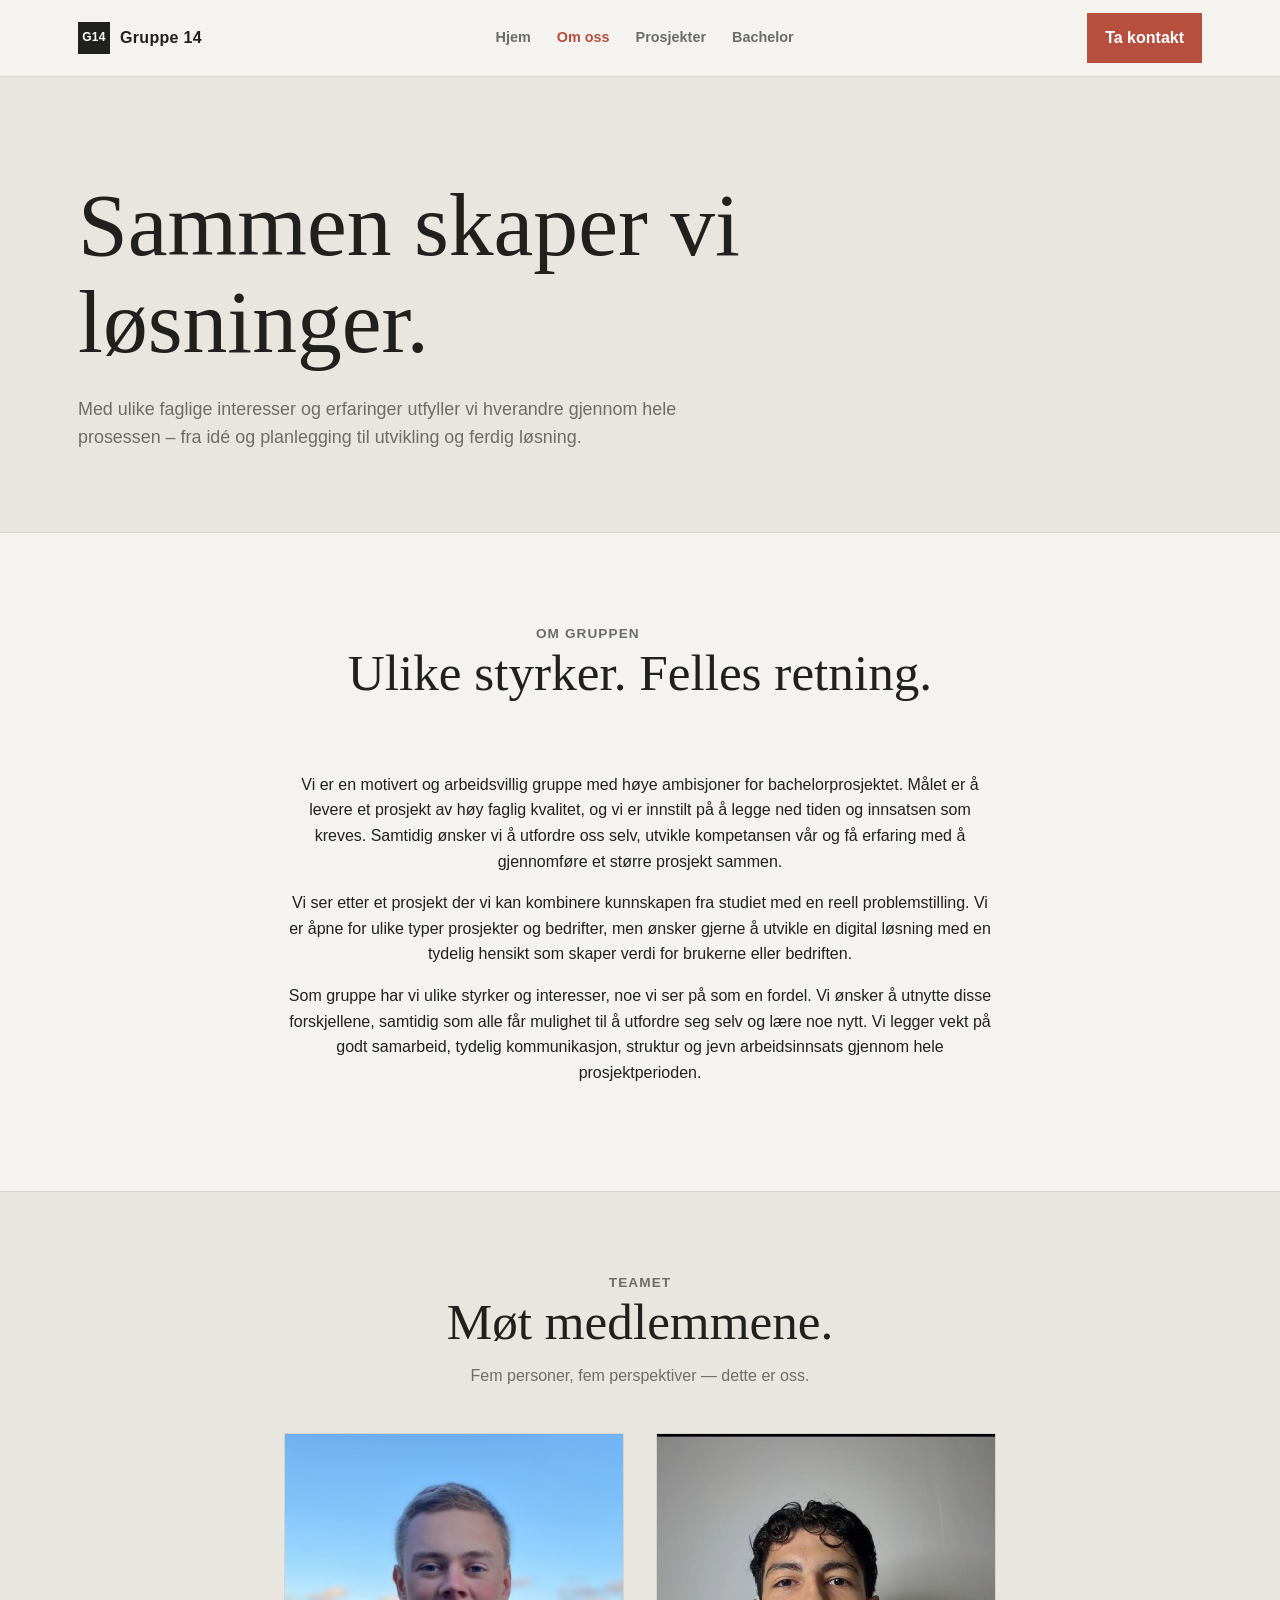
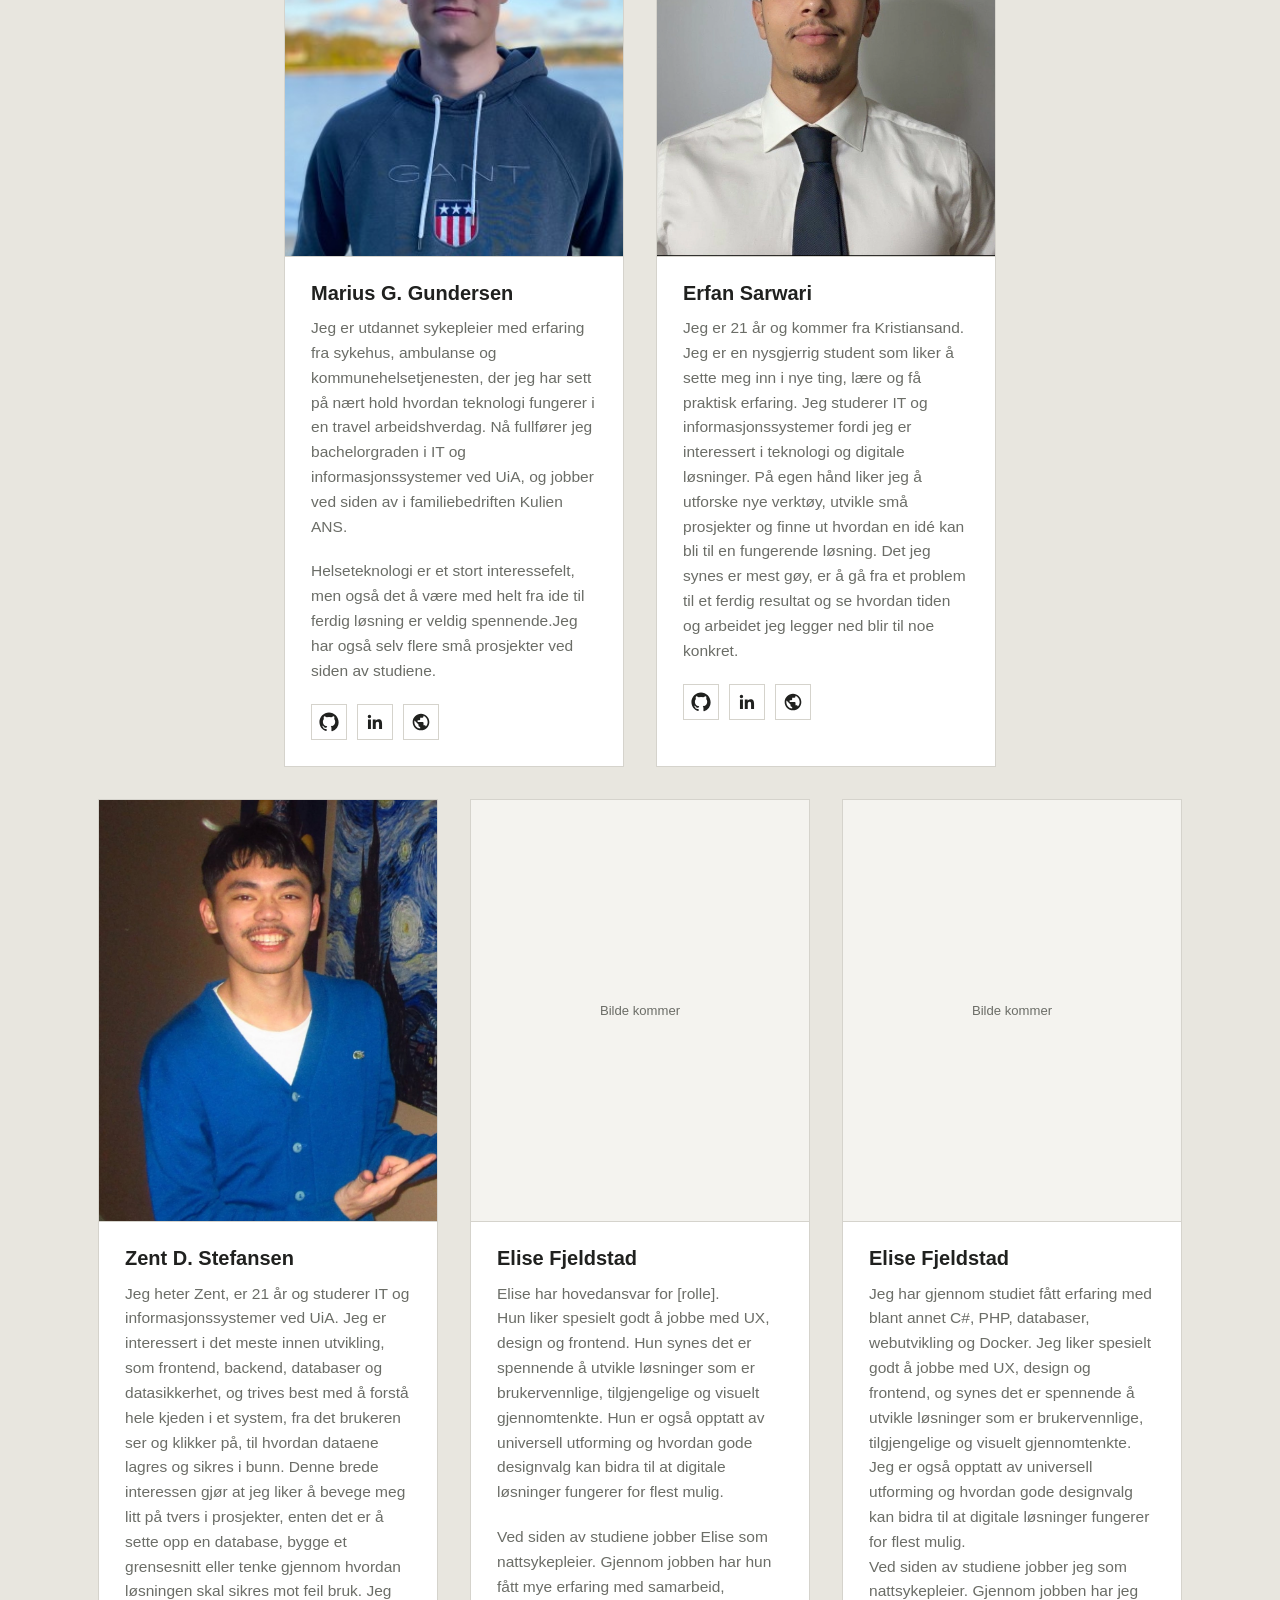
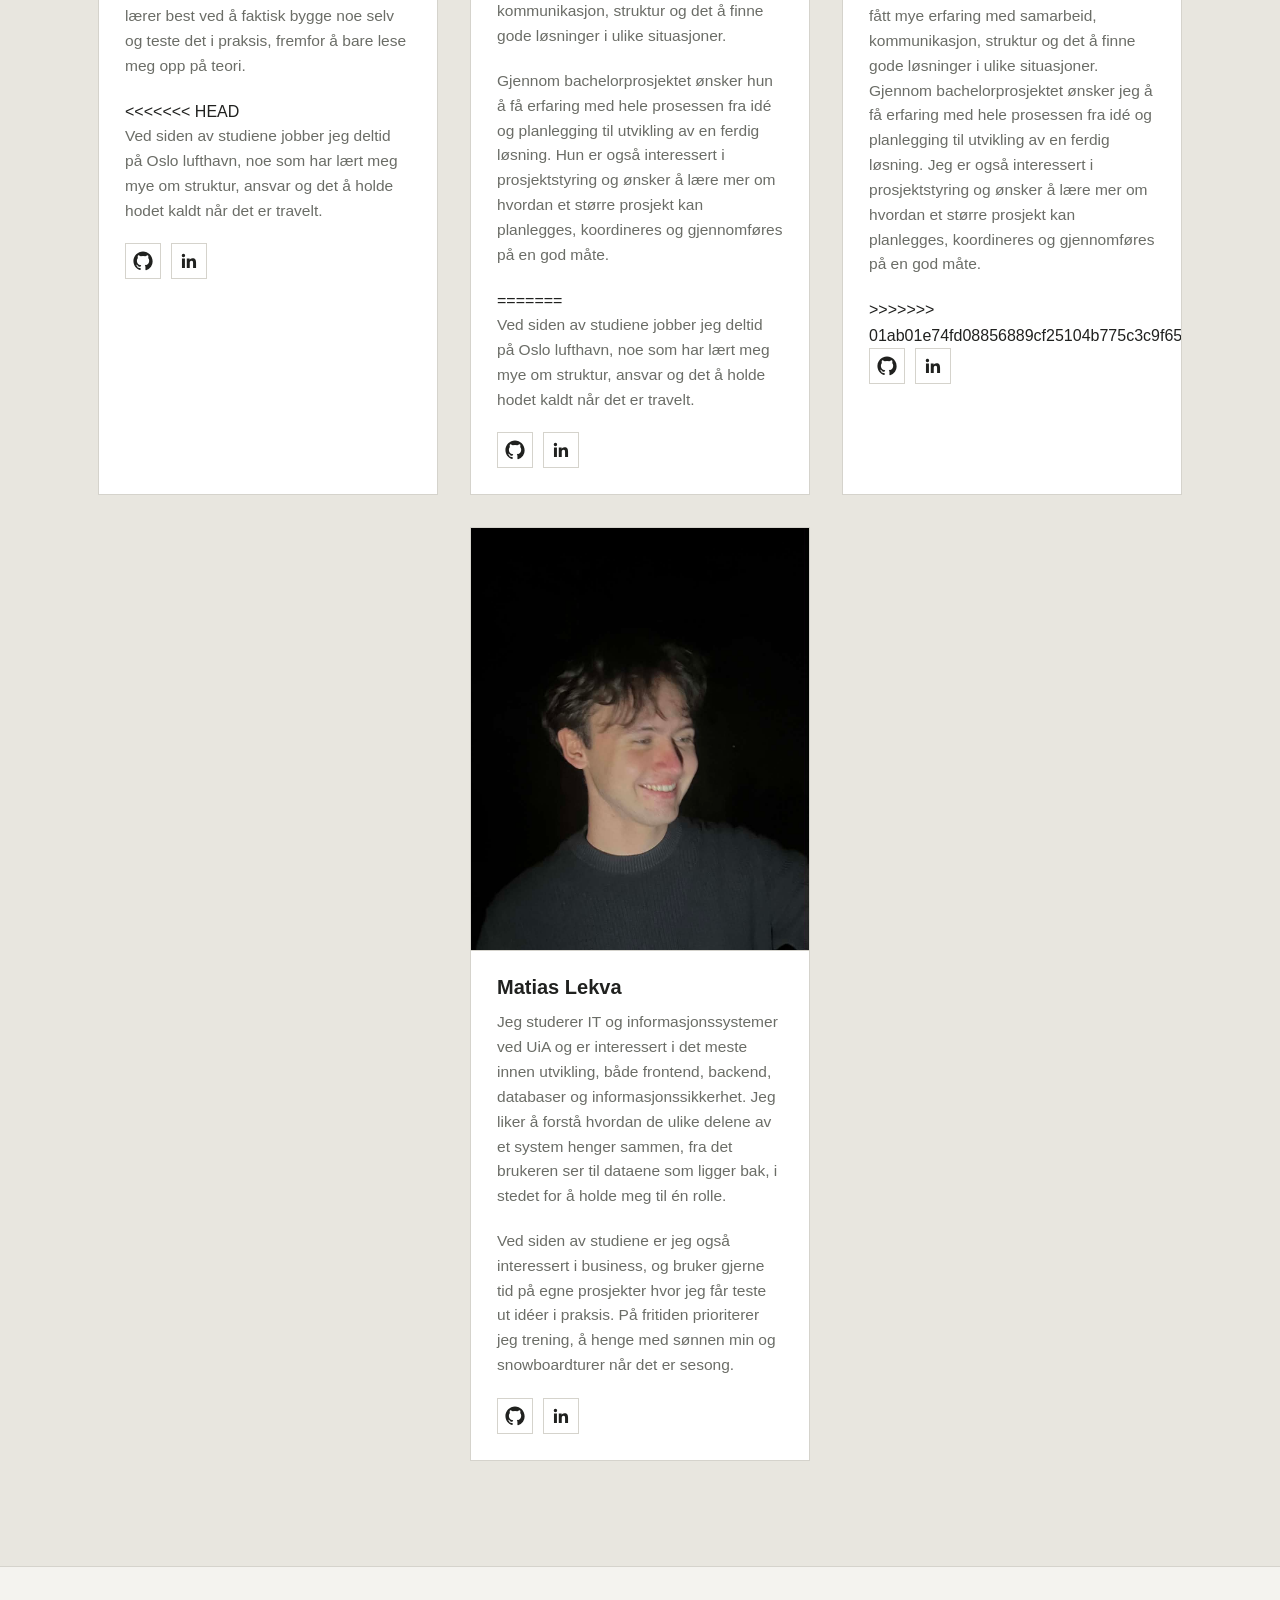
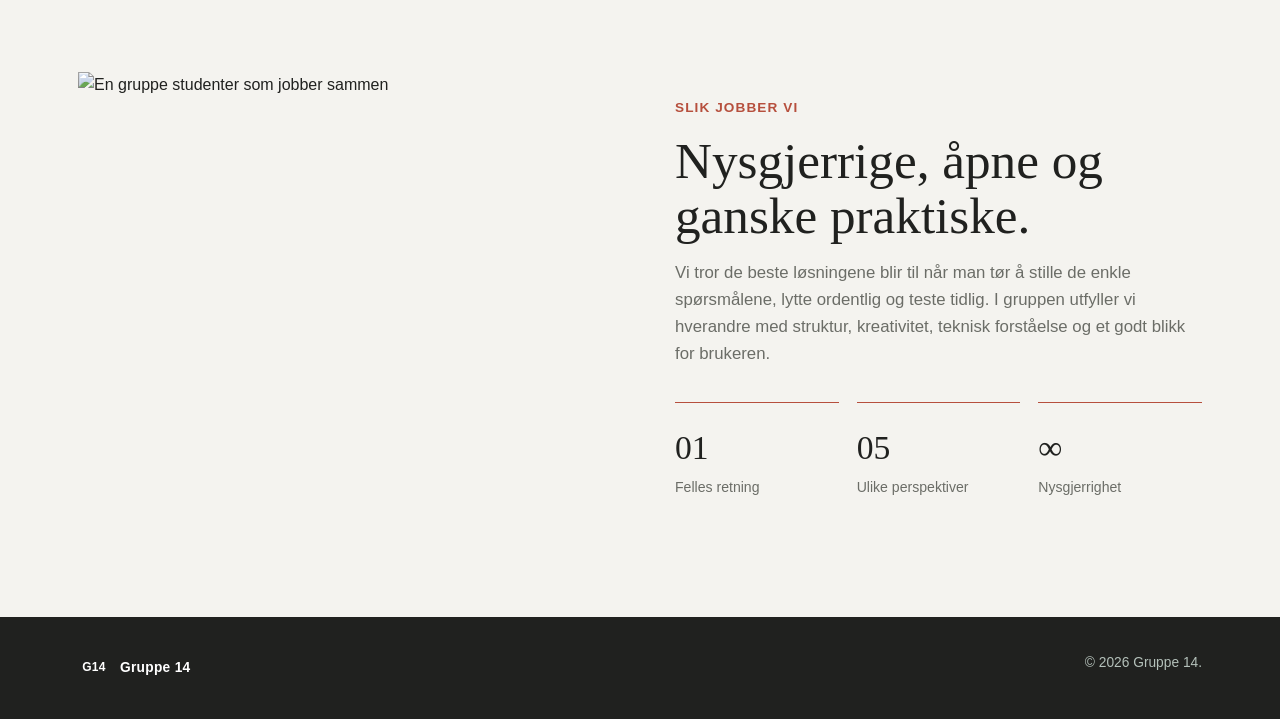
==== commit 2bdbae46: "Merge branch 'Dev' of https://github.com/Erfan717/Grupper-6-Portfolio into Dev" ====
--- a/about.html
+++ b/about.html
@@ -51,14 +51,21 @@
    <div class="team-row team-row-top">
     <article class="team-card"><div class="team-photo"><img src="assets/team/member-1.jpg" alt="Bilde av Marius G. Gundersen" onerror="this.style.display='none'"></div><div class="team-card-body"><h3>Marius G. Gundersen</h3><p>Jeg er utdannet sykepleier med erfaring fra sykehus, ambulanse og kommunehelsetjenesten, der jeg har sett på nært hold hvordan teknologi fungerer i en travel arbeidshverdag. Nå fullfører jeg bachelorgraden i IT og informasjonssystemer ved UiA, og jobber ved siden av i familiebedriften Kulien ANS. </p>
       <p>Helseteknologi er et stort interessefelt, men også det å være med helt fra ide til ferdig løsning er veldig spennende.Jeg har også selv flere små prosjekter ved siden av studiene.</p><div class="team-links"><a href="https://github.com/MGumpen" target="_blank" rel="noopener" aria-label="GitHub"><svg viewBox="0 0 24 24" width="20" height="20" fill="currentColor" aria-hidden="true"><path d="M12 .5C5.73.5.5 5.73.5 12c0 5.08 3.29 9.39 7.86 10.91.57.1.78-.25.78-.55 0-.27-.01-1.16-.02-2.11-3.2.7-3.88-1.36-3.88-1.36-.53-1.34-1.29-1.7-1.29-1.7-1.05-.72.08-.71.08-.71 1.17.08 1.78 1.2 1.78 1.2 1.03 1.77 2.71 1.26 3.37.96.1-.75.4-1.26.73-1.55-2.55-.29-5.23-1.28-5.23-5.69 0-1.26.45-2.29 1.19-3.09-.12-.29-.52-1.46.11-3.05 0 0 .97-.31 3.18 1.18a11.1 11.1 0 0 1 5.79 0c2.2-1.49 3.17-1.18 3.17-1.18.64 1.59.24 2.76.12 3.05.74.8 1.18 1.83 1.18 3.09 0 4.42-2.69 5.39-5.25 5.68.41.36.78 1.06.78 2.15 0 1.55-.01 2.8-.01 3.18 0 .3.2.66.79.55A10.51 10.51 0 0 0 23.5 12C23.5 5.73 18.27.5 12 .5Z"/></svg></a><a href="https://www.linkedin.com/in/mariusgumpen/" target="_blank" rel="noopener" aria-label="LinkedIn"><svg viewBox="0 0 24 24" width="20" height="20" fill="currentColor" aria-hidden="true"><path d="M20.45 20.45h-3.56v-5.57c0-1.33-.02-3.04-1.85-3.04-1.85 0-2.14 1.45-2.14 2.94v5.67H9.34V9h3.42v1.56h.05c.48-.9 1.64-1.85 3.38-1.85 3.61 0 4.28 2.38 4.28 5.47v6.27zM5.34 7.43a2.07 2.07 0 1 1 0-4.14 2.07 2.07 0 0 1 0 4.14zM7.12 20.45H3.56V9h3.56v11.45z"/></svg></a><a href="https://mariusgg.no" target="_blank" rel="noopener" aria-label="Nettside"><svg viewBox="0 0 24 24" width="20" height="20" fill="currentColor" aria-hidden="true"><path d="M12 2C6.48 2 2 6.48 2 12s4.48 10 10 10 10-4.48 10-10S17.52 2 12 2zm-1 17.93c-3.95-.49-7-3.85-7-7.93 0-.62.08-1.21.21-1.79L9 15v1c0 1.1.9 2 2 2v1.93zm6.9-2.54c-.26-.81-1-1.39-1.9-1.39h-1v-3c0-.55-.45-1-1-1H8v-2h2c.55 0 1-.45 1-1V7h2c1.1 0 2-.9 2-2v-.41c2.93 1.19 5 4.06 5 7.41 0 2.08-.8 3.97-2.1 5.39z"/></svg></a></div></div></article>
-    <article class="team-card"><div class="team-photo"><img src="assets/team/member-2.jpg" alt="Bilde av Erfan Sarwari" onerror="this.style.display='none'"></div><div class="team-card-body"><h3>Erfan Sarwari</h3><p>Jeg er 21 år og kommer fra Kristiansand. Jeg er en nysgjerrig student som liker å sette meg inn i nye ting, lære og få praktisk erfaring. Jeg studerer IT og informasjonssystemer fordi jeg er interessert i teknologi og digitale løsninger. På egen hånd liker jeg å utforske nye verktøy, utvikle små prosjekter og finne ut hvordan en idé kan bli til en fungerende løsning. Det jeg synes er mest gøy, er å gå fra et problem til et ferdig resultat og se hvordan tiden og arbeidet jeg legger ned blir til noe konkret.</p><div class="team-links"><a href="https://github.com/Erfan717" target="_blank" rel="noopener" aria-label="GitHub"><svg viewBox="0 0 24 24" width="20" height="20" fill="currentColor" aria-hidden="true"><path d="M12 .5C5.73.5.5 5.73.5 12c0 5.08 3.29 9.39 7.86 10.91.57.1.78-.25.78-.55 0-.27-.01-1.16-.02-2.11-3.2.7-3.88-1.36-3.88-1.36-.53-1.34-1.29-1.7-1.29-1.7-1.05-.72.08-.71.08-.71 1.17.08 1.78 1.2 1.78 1.2 1.03 1.77 2.71 1.26 3.37.96.1-.75.4-1.26.73-1.55-2.55-.29-5.23-1.28-5.23-5.69 0-1.26.45-2.29 1.19-3.09-.12-.29-.52-1.46.11-3.05 0 0 .97-.31 3.18 1.18a11.1 11.1 0 0 1 5.79 0c2.2-1.49 3.17-1.18 3.17-1.18.64 1.59.24 2.76.12 3.05.74.8 1.18 1.83 1.18 3.09 0 4.42-2.69 5.39-5.25 5.68.41.36.78 1.06.78 2.15 0 1.55-.01 2.8-.01 3.18 0 .3.2.66.79.55A10.51 10.51 0 0 0 23.5 12C23.5 5.73 18.27.5 12 .5Z"/></svg></a><a href="https://www.linkedin.com/in/erfan-sarwari-4b652b3a0/" target="_blank" rel="noopener" aria-label="LinkedIn"><svg viewBox="0 0 24 24" width="20" height="20" fill="currentColor" aria-hidden="true"><path d="M20.45 20.45h-3.56v-5.57c0-1.33-.02-3.04-1.85-3.04-1.85 0-2.14 1.45-2.14 2.94v5.67H9.34V9h3.42v1.56h.05c.48-.9 1.64-1.85 3.38-1.85 3.61 0 4.28 2.38 4.28 5.47v6.27zM5.34 7.43a2.07 2.07 0 1 1 0-4.14 2.07 2.07 0 0 1 0 4.14zM7.12 20.45H3.56V9h3.56v11.45z"/></svg></a></div></div></article>
+    <article class="team-card"><div class="team-photo"><img src="assets/team/member-2.jpg" alt="Bilde av Erfan Sarwari" onerror="this.style.display='none'"></div><div class="team-card-body"><h3>Erfan Sarwari</h3><p>Jeg er 21 år og kommer fra Kristiansand. Jeg er en nysgjerrig student som liker å sette meg inn i nye ting, lære og få praktisk erfaring. Jeg studerer IT og informasjonssystemer fordi jeg er interessert i teknologi og digitale løsninger. På egen hånd liker jeg å utforske nye verktøy, utvikle små prosjekter og finne ut hvordan en idé kan bli til en fungerende løsning. Det jeg synes er mest gøy, er å gå fra et problem til et ferdig resultat og se hvordan tiden og arbeidet jeg legger ned blir til noe konkret.</p><div class="team-links"><a href="https://github.com/Erfan717" target="_blank" rel="noopener" aria-label="GitHub"><svg viewBox="0 0 24 24" width="20" height="20" fill="currentColor" aria-hidden="true"><path d="M12 .5C5.73.5.5 5.73.5 12c0 5.08 3.29 9.39 7.86 10.91.57.1.78-.25.78-.55 0-.27-.01-1.16-.02-2.11-3.2.7-3.88-1.36-3.88-1.36-.53-1.34-1.29-1.7-1.29-1.7-1.05-.72.08-.71.08-.71 1.17.08 1.78 1.2 1.78 1.2 1.03 1.77 2.71 1.26 3.37.96.1-.75.4-1.26.73-1.55-2.55-.29-5.23-1.28-5.23-5.69 0-1.26.45-2.29 1.19-3.09-.12-.29-.52-1.46.11-3.05 0 0 .97-.31 3.18 1.18a11.1 11.1 0 0 1 5.79 0c2.2-1.49 3.17-1.18 3.17-1.18.64 1.59.24 2.76.12 3.05.74.8 1.18 1.83 1.18 3.09 0 4.42-2.69 5.39-5.25 5.68.41.36.78 1.06.78 2.15 0 1.55-.01 2.8-.01 3.18 0 .3.2.66.79.55A10.51 10.51 0 0 0 23.5 12C23.5 5.73 18.27.5 12 .5Z"/></svg></a><a href="https://www.linkedin.com/in/erfan-sarwari-4b652b3a0/" target="_blank" rel="noopener" aria-label="LinkedIn"><svg viewBox="0 0 24 24" width="20" height="20" fill="currentColor" aria-hidden="true"><path d="M20.45 20.45h-3.56v-5.57c0-1.33-.02-3.04-1.85-3.04-1.85 0-2.14 1.45-2.14 2.94v5.67H9.34V9h3.42v1.56h.05c.48-.9 1.64-1.85 3.38-1.85 3.61 0 4.28 2.38 4.28 5.47v6.27zM5.34 7.43a2.07 2.07 0 1 1 0-4.14 2.07 2.07 0 0 1 0 4.14zM7.12 20.45H3.56V9h3.56v11.45z"/></svg></a><a href="https://erfan717.github.io/Portofolio/" target="_blank" rel="noopener" aria-label="Nettside"><svg viewBox="0 0 24 24" width="20" height="20" fill="currentColor" aria-hidden="true"><path d="M12 2C6.48 2 2 6.48 2 12s4.48 10 10 10 10-4.48 10-10S17.52 2 12 2zm-1 17.93c-3.95-.49-7-3.85-7-7.93 0-.62.08-1.21.21-1.79L9 15v1c0 1.1.9 2 2 2v1.93zm6.9-2.54c-.26-.81-1-1.39-1.9-1.39h-1v-3c0-.55-.45-1-1-1H8v-2h2c.55 0 1-.45 1-1V7h2c1.1 0 2-.9 2-2v-.41c2.93 1.19 5 4.06 5 7.41 0 2.08-.8 3.97-2.1 5.39z"/></svg></a></div></div></article>
    </div>
    <div class="team-row team-row-bottom">
     <article class="team-card"><div class="team-photo"><img src="assets/team/member-3.jpg" alt="Bilde av Zent D. Stefansen" onerror="this.style.display='none'"></div><div class="team-card-body"><h3>Zent D. Stefansen</h3><p>Jeg heter Zent, er 21 år og studerer IT og informasjonssystemer ved UiA. Jeg er interessert i det meste innen utvikling, som frontend, backend, databaser og datasikkerhet, og trives best med å forstå hele kjeden i et system, fra det brukeren ser og klikker på, til hvordan dataene lagres og sikres i bunn. Denne brede interessen gjør at jeg liker å bevege meg litt på tvers i prosjekter, enten det er å sette opp en database, bygge et grensesnitt eller tenke gjennom hvordan løsningen skal sikres mot feil bruk. Jeg lærer best ved å faktisk bygge noe selv og teste det i praksis, fremfor å bare lese meg opp på teori.</p>
+<<<<<<< HEAD
       <p>Ved siden av studiene jobber jeg deltid på Oslo lufthavn, noe som har lært meg mye om struktur, ansvar og det å holde hodet kaldt når det er travelt.</p><div class="team-links"><a href="https://github.com/zentpresgaa" target="_blank" rel="noopener" aria-label="GitHub"><svg viewBox="0 0 24 24" width="20" height="20" fill="currentColor" aria-hidden="true"><path d="M12 .5C5.73.5.5 5.73.5 12c0 5.08 3.29 9.39 7.86 10.91.57.1.78-.25.78-.55 0-.27-.01-1.16-.02-2.11-3.2.7-3.88-1.36-3.88-1.36-.53-1.34-1.29-1.7-1.29-1.7-1.05-.72.08-.71.08-.71 1.17.08 1.78 1.2 1.78 1.2 1.03 1.77 2.71 1.26 3.37.96.1-.75.4-1.26.73-1.55-2.55-.29-5.23-1.28-5.23-5.69 0-1.26.45-2.29 1.19-3.09-.12-.29-.52-1.46.11-3.05 0 0 .97-.31 3.18 1.18a11.1 11.1 0 0 1 5.79 0c2.2-1.49 3.17-1.18 3.17-1.18.64 1.59.24 2.76.12 3.05.74.8 1.18 1.83 1.18 3.09 0 4.42-2.69 5.39-5.25 5.68.41.36.78 1.06.78 2.15 0 1.55-.01 2.8-.01 3.18 0 .3.2.66.79.55A10.51 10.51 0 0 0 23.5 12C23.5 5.73 18.27.5 12 .5Z"/></svg></a><a href="https://www.linkedin.com/in/zentstefansen/" target="_blank" rel="noopener" aria-label="LinkedIn"><svg viewBox="0 0 24 24" width="20" height="20" fill="currentColor" aria-hidden="true"><path d="M20.45 20.45h-3.56v-5.57c0-1.33-.02-3.04-1.85-3.04-1.85 0-2.14 1.45-2.14 2.94v5.67H9.34V9h3.42v1.56h.05c.48-.9 1.64-1.85 3.38-1.85 3.61 0 4.28 2.38 4.28 5.47v6.27zM5.34 7.43a2.07 2.07 0 1 1 0-4.14 2.07 2.07 0 0 1 0 4.14zM7.12 20.45H3.56V9h3.56v11.45z"/></svg></a></div></div></article>
     <article class="team-card"><div class="team-photo"><img src="assets/team/member-4.jpg" alt="Bilde av Elise Fjeldstad" onerror="this.style.display='none'"><span class="team-photo-placeholder">Bilde kommer</span></div><div class="team-card-body"><h3>Elise Fjeldstad</h3><p>Elise har hovedansvar for [rolle].<br> Hun liker spesielt godt å jobbe med UX, design og frontend. Hun synes det er spennende å utvikle løsninger som er brukervennlige, tilgjengelige og visuelt gjennomtenkte. Hun er også opptatt av universell utforming og hvordan gode designvalg kan bidra til at digitale løsninger fungerer for flest mulig. </p>
       <p>Ved siden av studiene jobber Elise som nattsykepleier. Gjennom jobben har hun fått mye erfaring med samarbeid, kommunikasjon, struktur og det å finne gode løsninger i ulike situasjoner.</p>
       <p>Gjennom bachelorprosjektet ønsker hun å få erfaring med hele prosessen fra idé og planlegging til utvikling av en ferdig løsning. Hun er også interessert i prosjektstyring og ønsker å lære mer om hvordan et større prosjekt kan planlegges, koordineres og gjennomføres på en god måte.</p>
+=======
+      <p>Ved siden av studiene jobber jeg deltid på Oslo lufthavn, noe som har lært meg mye om struktur, ansvar og det å holde hodet kaldt når det er travelt.</p><div class="team-links"><a href="https://github.com/brukernavn" target="_blank" rel="noopener" aria-label="GitHub"><svg viewBox="0 0 24 24" width="20" height="20" fill="currentColor" aria-hidden="true"><path d="M12 .5C5.73.5.5 5.73.5 12c0 5.08 3.29 9.39 7.86 10.91.57.1.78-.25.78-.55 0-.27-.01-1.16-.02-2.11-3.2.7-3.88-1.36-3.88-1.36-.53-1.34-1.29-1.7-1.29-1.7-1.05-.72.08-.71.08-.71 1.17.08 1.78 1.2 1.78 1.2 1.03 1.77 2.71 1.26 3.37.96.1-.75.4-1.26.73-1.55-2.55-.29-5.23-1.28-5.23-5.69 0-1.26.45-2.29 1.19-3.09-.12-.29-.52-1.46.11-3.05 0 0 .97-.31 3.18 1.18a11.1 11.1 0 0 1 5.79 0c2.2-1.49 3.17-1.18 3.17-1.18.64 1.59.24 2.76.12 3.05.74.8 1.18 1.83 1.18 3.09 0 4.42-2.69 5.39-5.25 5.68.41.36.78 1.06.78 2.15 0 1.55-.01 2.8-.01 3.18 0 .3.2.66.79.55A10.51 10.51 0 0 0 23.5 12C23.5 5.73 18.27.5 12 .5Z"/></svg></a><a href="https://linkedin.com/in/brukernavn" target="_blank" rel="noopener" aria-label="LinkedIn"><svg viewBox="0 0 24 24" width="20" height="20" fill="currentColor" aria-hidden="true"><path d="M20.45 20.45h-3.56v-5.57c0-1.33-.02-3.04-1.85-3.04-1.85 0-2.14 1.45-2.14 2.94v5.67H9.34V9h3.42v1.56h.05c.48-.9 1.64-1.85 3.38-1.85 3.61 0 4.28 2.38 4.28 5.47v6.27zM5.34 7.43a2.07 2.07 0 1 1 0-4.14 2.07 2.07 0 0 1 0 4.14zM7.12 20.45H3.56V9h3.56v11.45z"/></svg></a></div></div></article>
+    <article class="team-card"><div class="team-photo"><img src="assets/team/member-4.jpg" alt="Bilde av Elise Fjeldstad" onerror="this.style.display='none'"><span class="team-photo-placeholder">Bilde kommer</span></div><div class="team-card-body"><h3>Elise Fjeldstad</h3><p>Jeg har gjennom studiet fått erfaring med blant annet C#, PHP, databaser, webutvikling og Docker. Jeg liker spesielt godt å jobbe med UX, design og frontend, og synes det er spennende å utvikle løsninger som er brukervennlige, tilgjengelige og visuelt gjennomtenkte. Jeg er også opptatt av universell utforming og hvordan gode designvalg kan bidra til at digitale løsninger fungerer for flest mulig.
+<br> Ved siden av studiene jobber jeg som nattsykepleier. Gjennom jobben har jeg fått mye erfaring med samarbeid, kommunikasjon, struktur og det å finne gode løsninger i ulike situasjoner.
+<br> Gjennom bachelorprosjektet ønsker jeg å få erfaring med hele prosessen fra idé og planlegging til utvikling av en ferdig løsning. Jeg er også interessert i prosjektstyring og ønsker å lære mer om hvordan et større prosjekt kan planlegges, koordineres og gjennomføres på en god måte. </p>
+>>>>>>> 01ab01e74fd08856889cf25104b775c3c9f65f32
        <div class="team-links"><a href="https://github.com/brukernavn" target="_blank" rel="noopener" aria-label="GitHub"><svg viewBox="0 0 24 24" width="20" height="20" fill="currentColor" aria-hidden="true"><path d="M12 .5C5.73.5.5 5.73.5 12c0 5.08 3.29 9.39 7.86 10.91.57.1.78-.25.78-.55 0-.27-.01-1.16-.02-2.11-3.2.7-3.88-1.36-3.88-1.36-.53-1.34-1.29-1.7-1.29-1.7-1.05-.72.08-.71.08-.71 1.17.08 1.78 1.2 1.78 1.2 1.03 1.77 2.71 1.26 3.37.96.1-.75.4-1.26.73-1.55-2.55-.29-5.23-1.28-5.23-5.69 0-1.26.45-2.29 1.19-3.09-.12-.29-.52-1.46.11-3.05 0 0 .97-.31 3.18 1.18a11.1 11.1 0 0 1 5.79 0c2.2-1.49 3.17-1.18 3.17-1.18.64 1.59.24 2.76.12 3.05.74.8 1.18 1.83 1.18 3.09 0 4.42-2.69 5.39-5.25 5.68.41.36.78 1.06.78 2.15 0 1.55-.01 2.8-.01 3.18 0 .3.2.66.79.55A10.51 10.51 0 0 0 23.5 12C23.5 5.73 18.27.5 12 .5Z"/></svg></a><a href="https://www.linkedin.com/in/elise-fjeldstad-939430328/" target="_blank" rel="noopener" aria-label="LinkedIn"><svg viewBox="0 0 24 24" width="20" height="20" fill="currentColor" aria-hidden="true"><path d="M20.45 20.45h-3.56v-5.57c0-1.33-.02-3.04-1.85-3.04-1.85 0-2.14 1.45-2.14 2.94v5.67H9.34V9h3.42v1.56h.05c.48-.9 1.64-1.85 3.38-1.85 3.61 0 4.28 2.38 4.28 5.47v6.27zM5.34 7.43a2.07 2.07 0 1 1 0-4.14 2.07 2.07 0 0 1 0 4.14zM7.12 20.45H3.56V9h3.56v11.45z"/></svg></a></div></div></article>
     <article class="team-card"><div class="team-photo"><img src="assets/team/member-5.jpg" alt="Bilde av Matias Lekva" onerror="this.style.display='none'"></div><div class="team-card-body"><h3>Matias Lekva</h3><p>Jeg studerer IT og informasjonssystemer ved UiA og er interessert i det meste innen utvikling, både frontend, backend, databaser og informasjonssikkerhet. Jeg liker å forstå hvordan de ulike delene av et system henger sammen, fra det brukeren ser til dataene som ligger bak, i stedet for å holde meg til én rolle.</p>
       <p>Ved siden av studiene er jeg også interessert i business, og bruker gjerne tid på egne prosjekter hvor jeg får teste ut idéer i praksis. På fritiden prioriterer jeg trening, å henge med sønnen min og snowboardturer når det er sesong.</p><div class="team-links"><a href="https://github.com/Felovax" target="_blank" rel="noopener" aria-label="GitHub"><svg viewBox="0 0 24 24" width="20" height="20" fill="currentColor" aria-hidden="true"><path d="M12 .5C5.73.5.5 5.73.5 12c0 5.08 3.29 9.39 7.86 10.91.57.1.78-.25.78-.55 0-.27-.01-1.16-.02-2.11-3.2.7-3.88-1.36-3.88-1.36-.53-1.34-1.29-1.7-1.29-1.7-1.05-.72.08-.71.08-.71 1.17.08 1.78 1.2 1.78 1.2 1.03 1.77 2.71 1.26 3.37.96.1-.75.4-1.26.73-1.55-2.55-.29-5.23-1.28-5.23-5.69 0-1.26.45-2.29 1.19-3.09-.12-.29-.52-1.46.11-3.05 0 0 .97-.31 3.18 1.18a11.1 11.1 0 0 1 5.79 0c2.2-1.49 3.17-1.18 3.17-1.18.64 1.59.24 2.76.12 3.05.74.8 1.18 1.83 1.18 3.09 0 4.42-2.69 5.39-5.25 5.68.41.36.78 1.06.78 2.15 0 1.55-.01 2.8-.01 3.18 0 .3.2.66.79.55A10.51 10.51 0 0 0 23.5 12C23.5 5.73 18.27.5 12 .5Z"/></svg></a><a href="https://www.linkedin.com/in/matias-lekva-15a6823b8/" target="_blank" rel="noopener" aria-label="LinkedIn"><svg viewBox="0 0 24 24" width="20" height="20" fill="currentColor" aria-hidden="true"><path d="M20.45 20.45h-3.56v-5.57c0-1.33-.02-3.04-1.85-3.04-1.85 0-2.14 1.45-2.14 2.94v5.67H9.34V9h3.42v1.56h.05c.48-.9 1.64-1.85 3.38-1.85 3.61 0 4.28 2.38 4.28 5.47v6.27zM5.34 7.43a2.07 2.07 0 1 1 0-4.14 2.07 2.07 0 0 1 0 4.14zM7.12 20.45H3.56V9h3.56v11.45z"/></svg></a></div></div></article>
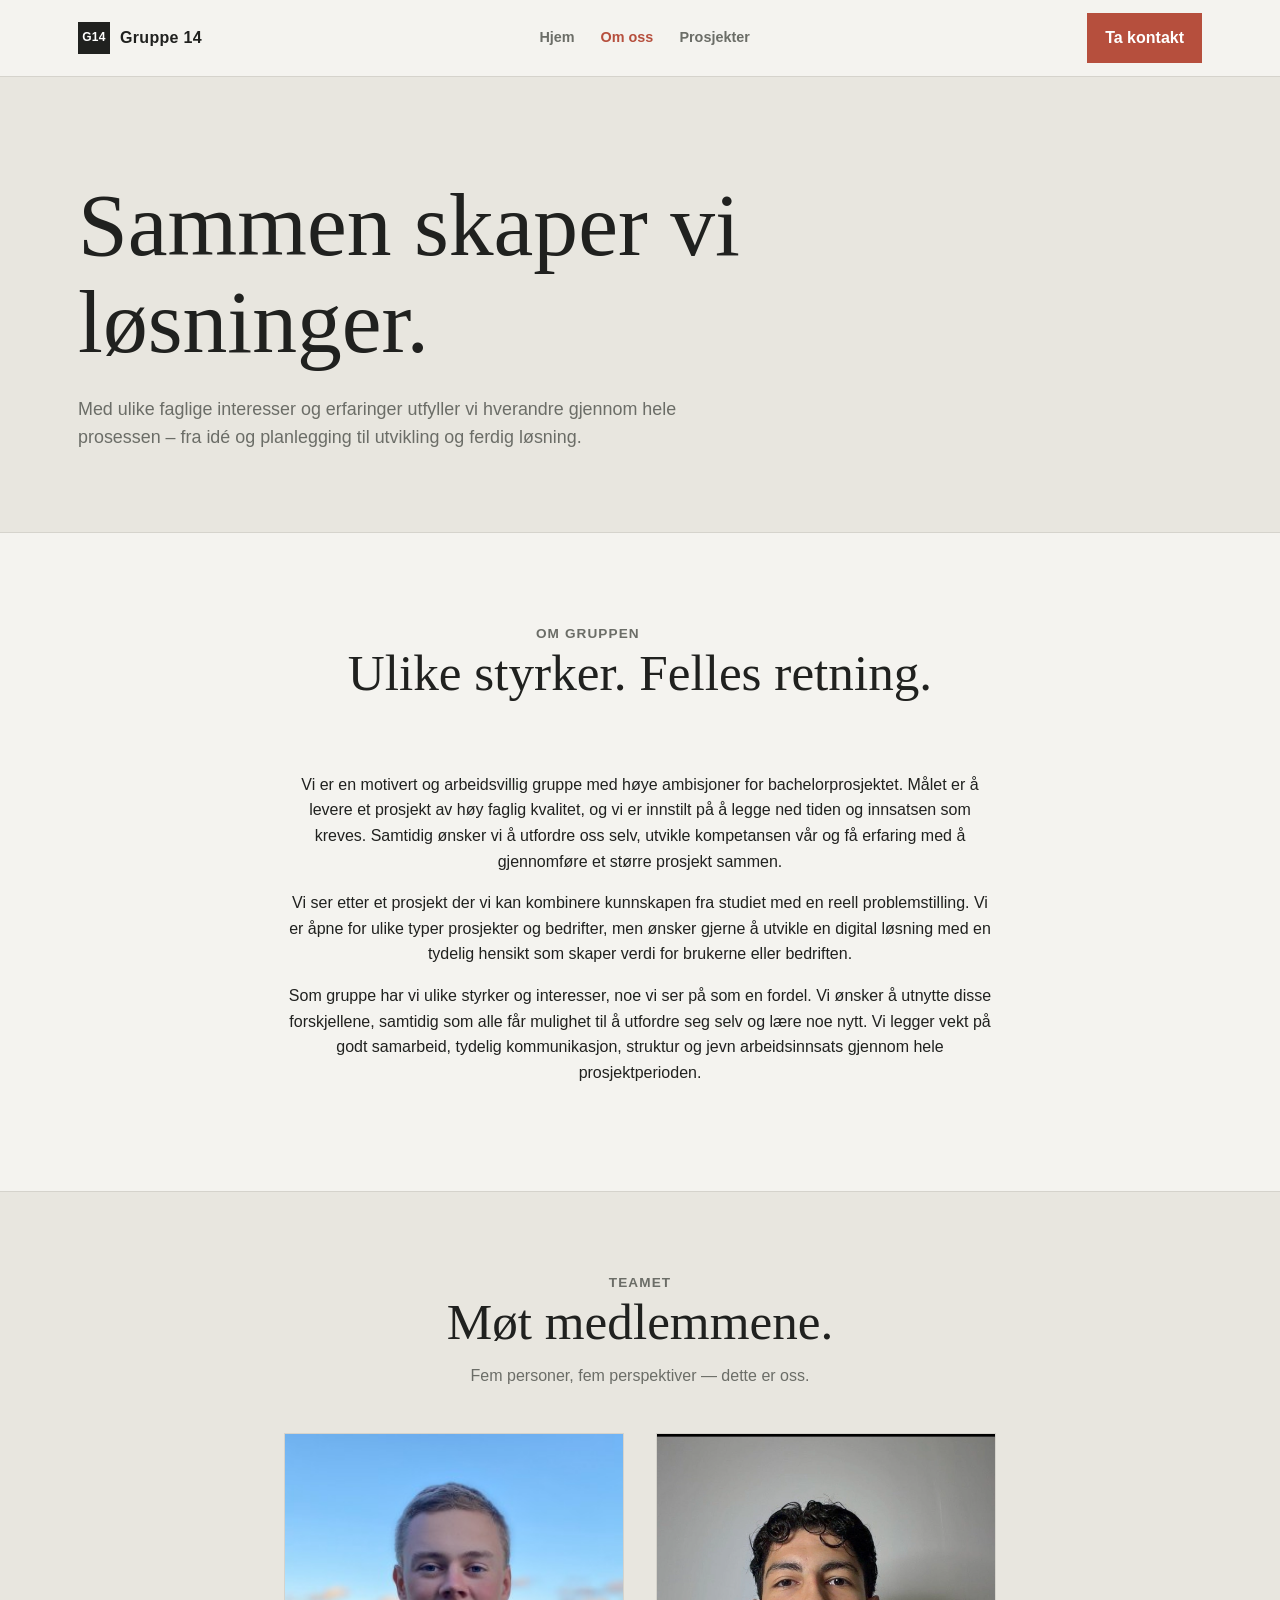
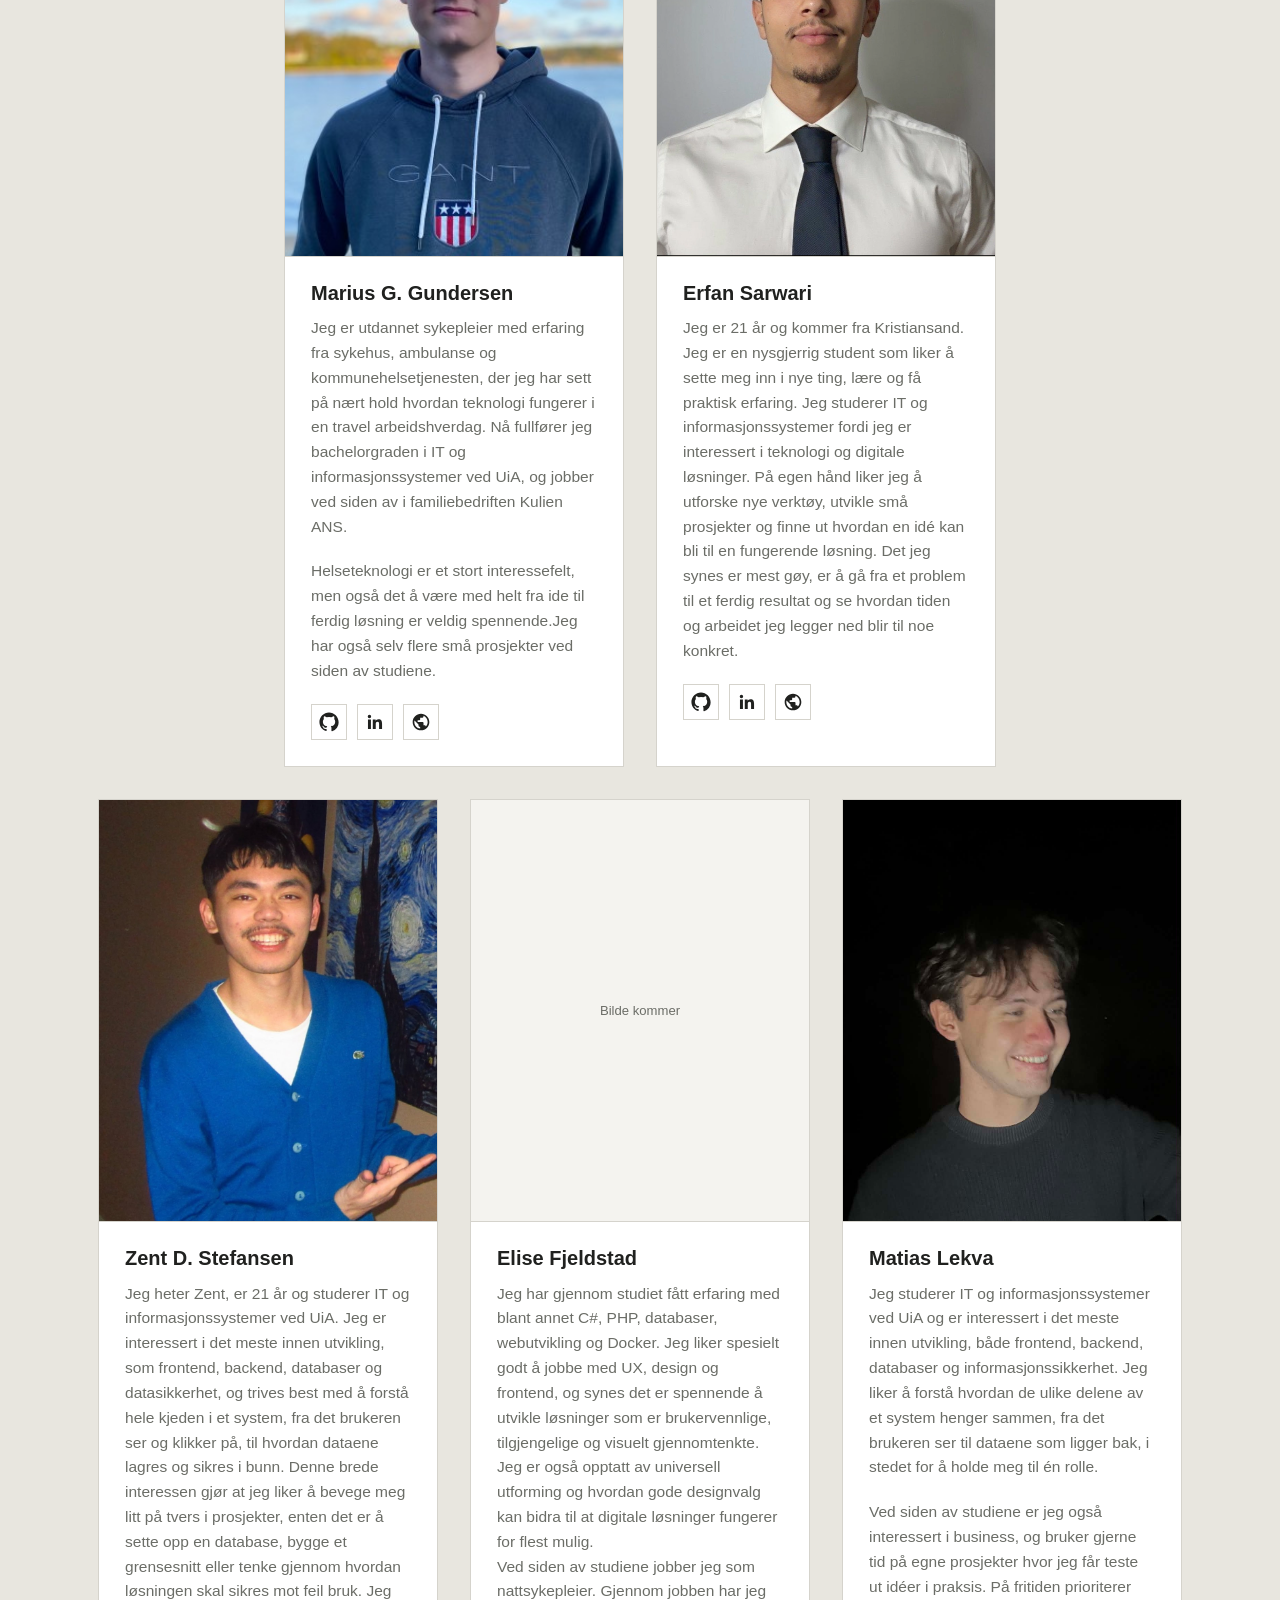
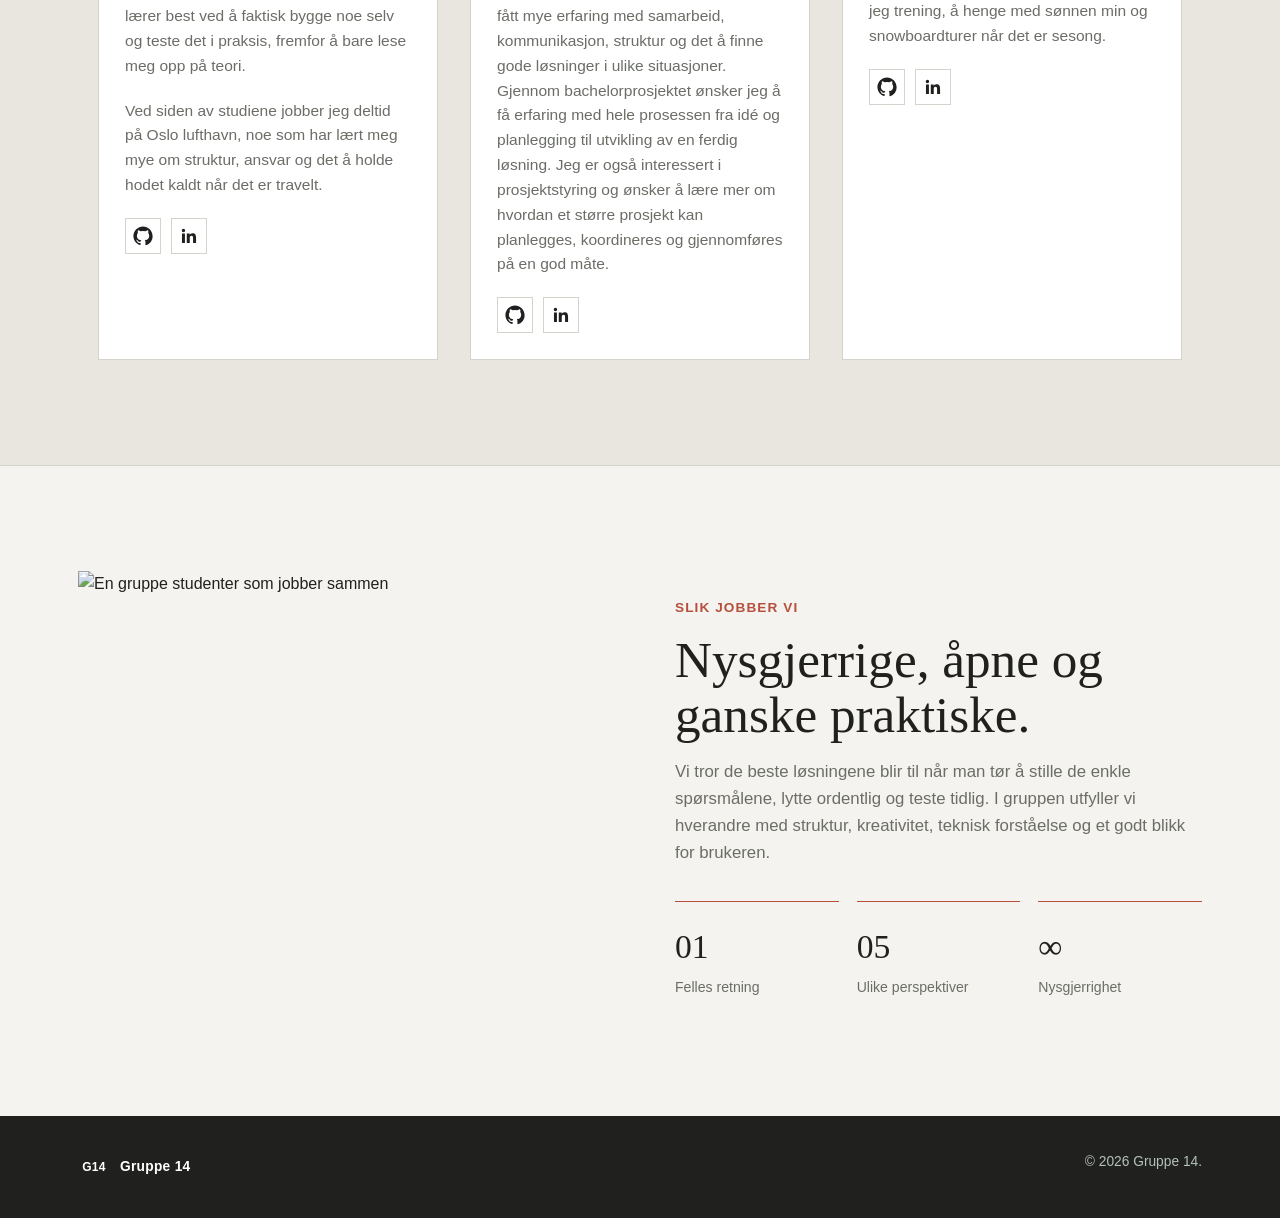
==== commit ca11205a: "FJernet prosjekt siden siden den ikke er relevant enda." ====
--- a/about.html
+++ b/about.html
@@ -2,7 +2,7 @@
 <html lang="no">
 <head><meta charset="utf-8"><meta name="viewport" content="width=device-width, initial-scale=1"><title>Om oss | Gruppe 14</title><link rel="stylesheet" href="styles.css"></head>
 <body>
-<header class="site-header"><nav class="nav" aria-label="Hovedmeny"><a class="logo" href="index.html"><span class="logo-mark">G14</span><span>Gruppe 14</span></a><div class="nav-links"><a href="index.html">Hjem</a><a class="active" href="about.html">Om oss</a><a href="projects.html">Prosjekter</a><a href="bachelor.html">Bachelor</a>
+<header class="site-header"><nav class="nav" aria-label="Hovedmeny"><a class="logo" href="index.html"><span class="logo-mark">G14</span><span>Gruppe 14</span></a><div class="nav-links"><a href="index.html">Hjem</a><a class="active" href="about.html">Om oss</a><a href="projects.html">Prosjekter</a>
   <!-- <a href="contact.html">Kontakt</a> -->
 </div><a class="nav-cta" href="contact.html">Ta kontakt</a></nav></header>
 <main><section class="page-hero"><div class="container"><h1>Sammen skaper vi løsninger.</h1><p>Med ulike faglige interesser og erfaringer utfyller vi hverandre gjennom hele prosessen – fra idé og planlegging til utvikling og ferdig løsning.</p></div></section>
@@ -55,17 +55,10 @@
    </div>
    <div class="team-row team-row-bottom">
     <article class="team-card"><div class="team-photo"><img src="assets/team/member-3.jpg" alt="Bilde av Zent D. Stefansen" onerror="this.style.display='none'"></div><div class="team-card-body"><h3>Zent D. Stefansen</h3><p>Jeg heter Zent, er 21 år og studerer IT og informasjonssystemer ved UiA. Jeg er interessert i det meste innen utvikling, som frontend, backend, databaser og datasikkerhet, og trives best med å forstå hele kjeden i et system, fra det brukeren ser og klikker på, til hvordan dataene lagres og sikres i bunn. Denne brede interessen gjør at jeg liker å bevege meg litt på tvers i prosjekter, enten det er å sette opp en database, bygge et grensesnitt eller tenke gjennom hvordan løsningen skal sikres mot feil bruk. Jeg lærer best ved å faktisk bygge noe selv og teste det i praksis, fremfor å bare lese meg opp på teori.</p>
-<<<<<<< HEAD
-      <p>Ved siden av studiene jobber jeg deltid på Oslo lufthavn, noe som har lært meg mye om struktur, ansvar og det å holde hodet kaldt når det er travelt.</p><div class="team-links"><a href="https://github.com/zentpresgaa" target="_blank" rel="noopener" aria-label="GitHub"><svg viewBox="0 0 24 24" width="20" height="20" fill="currentColor" aria-hidden="true"><path d="M12 .5C5.73.5.5 5.73.5 12c0 5.08 3.29 9.39 7.86 10.91.57.1.78-.25.78-.55 0-.27-.01-1.16-.02-2.11-3.2.7-3.88-1.36-3.88-1.36-.53-1.34-1.29-1.7-1.29-1.7-1.05-.72.08-.71.08-.71 1.17.08 1.78 1.2 1.78 1.2 1.03 1.77 2.71 1.26 3.37.96.1-.75.4-1.26.73-1.55-2.55-.29-5.23-1.28-5.23-5.69 0-1.26.45-2.29 1.19-3.09-.12-.29-.52-1.46.11-3.05 0 0 .97-.31 3.18 1.18a11.1 11.1 0 0 1 5.79 0c2.2-1.49 3.17-1.18 3.17-1.18.64 1.59.24 2.76.12 3.05.74.8 1.18 1.83 1.18 3.09 0 4.42-2.69 5.39-5.25 5.68.41.36.78 1.06.78 2.15 0 1.55-.01 2.8-.01 3.18 0 .3.2.66.79.55A10.51 10.51 0 0 0 23.5 12C23.5 5.73 18.27.5 12 .5Z"/></svg></a><a href="https://www.linkedin.com/in/zentstefansen/" target="_blank" rel="noopener" aria-label="LinkedIn"><svg viewBox="0 0 24 24" width="20" height="20" fill="currentColor" aria-hidden="true"><path d="M20.45 20.45h-3.56v-5.57c0-1.33-.02-3.04-1.85-3.04-1.85 0-2.14 1.45-2.14 2.94v5.67H9.34V9h3.42v1.56h.05c.48-.9 1.64-1.85 3.38-1.85 3.61 0 4.28 2.38 4.28 5.47v6.27zM5.34 7.43a2.07 2.07 0 1 1 0-4.14 2.07 2.07 0 0 1 0 4.14zM7.12 20.45H3.56V9h3.56v11.45z"/></svg></a></div></div></article>
-    <article class="team-card"><div class="team-photo"><img src="assets/team/member-4.jpg" alt="Bilde av Elise Fjeldstad" onerror="this.style.display='none'"><span class="team-photo-placeholder">Bilde kommer</span></div><div class="team-card-body"><h3>Elise Fjeldstad</h3><p>Elise har hovedansvar for [rolle].<br> Hun liker spesielt godt å jobbe med UX, design og frontend. Hun synes det er spennende å utvikle løsninger som er brukervennlige, tilgjengelige og visuelt gjennomtenkte. Hun er også opptatt av universell utforming og hvordan gode designvalg kan bidra til at digitale løsninger fungerer for flest mulig. </p>
-      <p>Ved siden av studiene jobber Elise som nattsykepleier. Gjennom jobben har hun fått mye erfaring med samarbeid, kommunikasjon, struktur og det å finne gode løsninger i ulike situasjoner.</p>
-      <p>Gjennom bachelorprosjektet ønsker hun å få erfaring med hele prosessen fra idé og planlegging til utvikling av en ferdig løsning. Hun er også interessert i prosjektstyring og ønsker å lære mer om hvordan et større prosjekt kan planlegges, koordineres og gjennomføres på en god måte.</p>
-=======
       <p>Ved siden av studiene jobber jeg deltid på Oslo lufthavn, noe som har lært meg mye om struktur, ansvar og det å holde hodet kaldt når det er travelt.</p><div class="team-links"><a href="https://github.com/brukernavn" target="_blank" rel="noopener" aria-label="GitHub"><svg viewBox="0 0 24 24" width="20" height="20" fill="currentColor" aria-hidden="true"><path d="M12 .5C5.73.5.5 5.73.5 12c0 5.08 3.29 9.39 7.86 10.91.57.1.78-.25.78-.55 0-.27-.01-1.16-.02-2.11-3.2.7-3.88-1.36-3.88-1.36-.53-1.34-1.29-1.7-1.29-1.7-1.05-.72.08-.71.08-.71 1.17.08 1.78 1.2 1.78 1.2 1.03 1.77 2.71 1.26 3.37.96.1-.75.4-1.26.73-1.55-2.55-.29-5.23-1.28-5.23-5.69 0-1.26.45-2.29 1.19-3.09-.12-.29-.52-1.46.11-3.05 0 0 .97-.31 3.18 1.18a11.1 11.1 0 0 1 5.79 0c2.2-1.49 3.17-1.18 3.17-1.18.64 1.59.24 2.76.12 3.05.74.8 1.18 1.83 1.18 3.09 0 4.42-2.69 5.39-5.25 5.68.41.36.78 1.06.78 2.15 0 1.55-.01 2.8-.01 3.18 0 .3.2.66.79.55A10.51 10.51 0 0 0 23.5 12C23.5 5.73 18.27.5 12 .5Z"/></svg></a><a href="https://linkedin.com/in/brukernavn" target="_blank" rel="noopener" aria-label="LinkedIn"><svg viewBox="0 0 24 24" width="20" height="20" fill="currentColor" aria-hidden="true"><path d="M20.45 20.45h-3.56v-5.57c0-1.33-.02-3.04-1.85-3.04-1.85 0-2.14 1.45-2.14 2.94v5.67H9.34V9h3.42v1.56h.05c.48-.9 1.64-1.85 3.38-1.85 3.61 0 4.28 2.38 4.28 5.47v6.27zM5.34 7.43a2.07 2.07 0 1 1 0-4.14 2.07 2.07 0 0 1 0 4.14zM7.12 20.45H3.56V9h3.56v11.45z"/></svg></a></div></div></article>
     <article class="team-card"><div class="team-photo"><img src="assets/team/member-4.jpg" alt="Bilde av Elise Fjeldstad" onerror="this.style.display='none'"><span class="team-photo-placeholder">Bilde kommer</span></div><div class="team-card-body"><h3>Elise Fjeldstad</h3><p>Jeg har gjennom studiet fått erfaring med blant annet C#, PHP, databaser, webutvikling og Docker. Jeg liker spesielt godt å jobbe med UX, design og frontend, og synes det er spennende å utvikle løsninger som er brukervennlige, tilgjengelige og visuelt gjennomtenkte. Jeg er også opptatt av universell utforming og hvordan gode designvalg kan bidra til at digitale løsninger fungerer for flest mulig.
 <br> Ved siden av studiene jobber jeg som nattsykepleier. Gjennom jobben har jeg fått mye erfaring med samarbeid, kommunikasjon, struktur og det å finne gode løsninger i ulike situasjoner.
 <br> Gjennom bachelorprosjektet ønsker jeg å få erfaring med hele prosessen fra idé og planlegging til utvikling av en ferdig løsning. Jeg er også interessert i prosjektstyring og ønsker å lære mer om hvordan et større prosjekt kan planlegges, koordineres og gjennomføres på en god måte. </p>
->>>>>>> 01ab01e74fd08856889cf25104b775c3c9f65f32
        <div class="team-links"><a href="https://github.com/brukernavn" target="_blank" rel="noopener" aria-label="GitHub"><svg viewBox="0 0 24 24" width="20" height="20" fill="currentColor" aria-hidden="true"><path d="M12 .5C5.73.5.5 5.73.5 12c0 5.08 3.29 9.39 7.86 10.91.57.1.78-.25.78-.55 0-.27-.01-1.16-.02-2.11-3.2.7-3.88-1.36-3.88-1.36-.53-1.34-1.29-1.7-1.29-1.7-1.05-.72.08-.71.08-.71 1.17.08 1.78 1.2 1.78 1.2 1.03 1.77 2.71 1.26 3.37.96.1-.75.4-1.26.73-1.55-2.55-.29-5.23-1.28-5.23-5.69 0-1.26.45-2.29 1.19-3.09-.12-.29-.52-1.46.11-3.05 0 0 .97-.31 3.18 1.18a11.1 11.1 0 0 1 5.79 0c2.2-1.49 3.17-1.18 3.17-1.18.64 1.59.24 2.76.12 3.05.74.8 1.18 1.83 1.18 3.09 0 4.42-2.69 5.39-5.25 5.68.41.36.78 1.06.78 2.15 0 1.55-.01 2.8-.01 3.18 0 .3.2.66.79.55A10.51 10.51 0 0 0 23.5 12C23.5 5.73 18.27.5 12 .5Z"/></svg></a><a href="https://www.linkedin.com/in/elise-fjeldstad-939430328/" target="_blank" rel="noopener" aria-label="LinkedIn"><svg viewBox="0 0 24 24" width="20" height="20" fill="currentColor" aria-hidden="true"><path d="M20.45 20.45h-3.56v-5.57c0-1.33-.02-3.04-1.85-3.04-1.85 0-2.14 1.45-2.14 2.94v5.67H9.34V9h3.42v1.56h.05c.48-.9 1.64-1.85 3.38-1.85 3.61 0 4.28 2.38 4.28 5.47v6.27zM5.34 7.43a2.07 2.07 0 1 1 0-4.14 2.07 2.07 0 0 1 0 4.14zM7.12 20.45H3.56V9h3.56v11.45z"/></svg></a></div></div></article>
     <article class="team-card"><div class="team-photo"><img src="assets/team/member-5.jpg" alt="Bilde av Matias Lekva" onerror="this.style.display='none'"></div><div class="team-card-body"><h3>Matias Lekva</h3><p>Jeg studerer IT og informasjonssystemer ved UiA og er interessert i det meste innen utvikling, både frontend, backend, databaser og informasjonssikkerhet. Jeg liker å forstå hvordan de ulike delene av et system henger sammen, fra det brukeren ser til dataene som ligger bak, i stedet for å holde meg til én rolle.</p>
       <p>Ved siden av studiene er jeg også interessert i business, og bruker gjerne tid på egne prosjekter hvor jeg får teste ut idéer i praksis. På fritiden prioriterer jeg trening, å henge med sønnen min og snowboardturer når det er sesong.</p><div class="team-links"><a href="https://github.com/Felovax" target="_blank" rel="noopener" aria-label="GitHub"><svg viewBox="0 0 24 24" width="20" height="20" fill="currentColor" aria-hidden="true"><path d="M12 .5C5.73.5.5 5.73.5 12c0 5.08 3.29 9.39 7.86 10.91.57.1.78-.25.78-.55 0-.27-.01-1.16-.02-2.11-3.2.7-3.88-1.36-3.88-1.36-.53-1.34-1.29-1.7-1.29-1.7-1.05-.72.08-.71.08-.71 1.17.08 1.78 1.2 1.78 1.2 1.03 1.77 2.71 1.26 3.37.96.1-.75.4-1.26.73-1.55-2.55-.29-5.23-1.28-5.23-5.69 0-1.26.45-2.29 1.19-3.09-.12-.29-.52-1.46.11-3.05 0 0 .97-.31 3.18 1.18a11.1 11.1 0 0 1 5.79 0c2.2-1.49 3.17-1.18 3.17-1.18.64 1.59.24 2.76.12 3.05.74.8 1.18 1.83 1.18 3.09 0 4.42-2.69 5.39-5.25 5.68.41.36.78 1.06.78 2.15 0 1.55-.01 2.8-.01 3.18 0 .3.2.66.79.55A10.51 10.51 0 0 0 23.5 12C23.5 5.73 18.27.5 12 .5Z"/></svg></a><a href="https://www.linkedin.com/in/matias-lekva-15a6823b8/" target="_blank" rel="noopener" aria-label="LinkedIn"><svg viewBox="0 0 24 24" width="20" height="20" fill="currentColor" aria-hidden="true"><path d="M20.45 20.45h-3.56v-5.57c0-1.33-.02-3.04-1.85-3.04-1.85 0-2.14 1.45-2.14 2.94v5.67H9.34V9h3.42v1.56h.05c.48-.9 1.64-1.85 3.38-1.85 3.61 0 4.28 2.38 4.28 5.47v6.27zM5.34 7.43a2.07 2.07 0 1 1 0-4.14 2.07 2.07 0 0 1 0 4.14zM7.12 20.45H3.56V9h3.56v11.45z"/></svg></a></div></div></article>
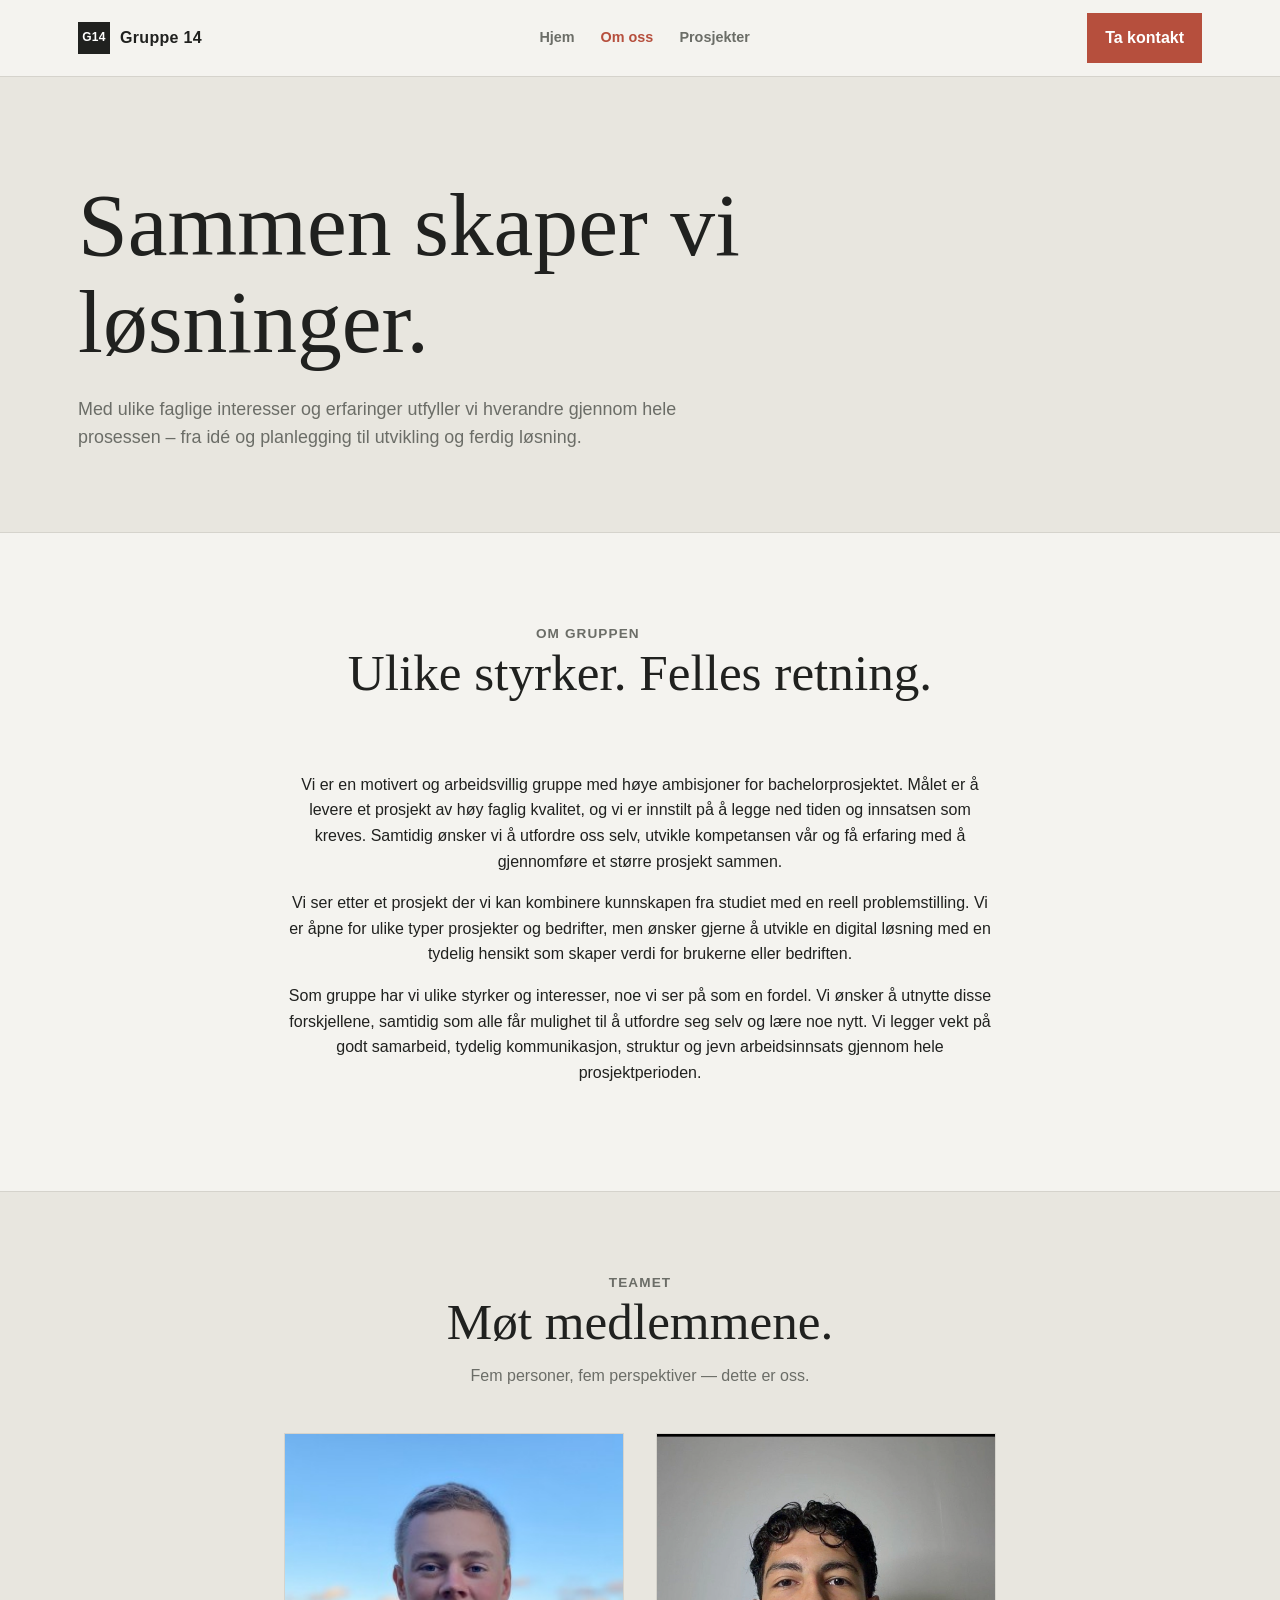
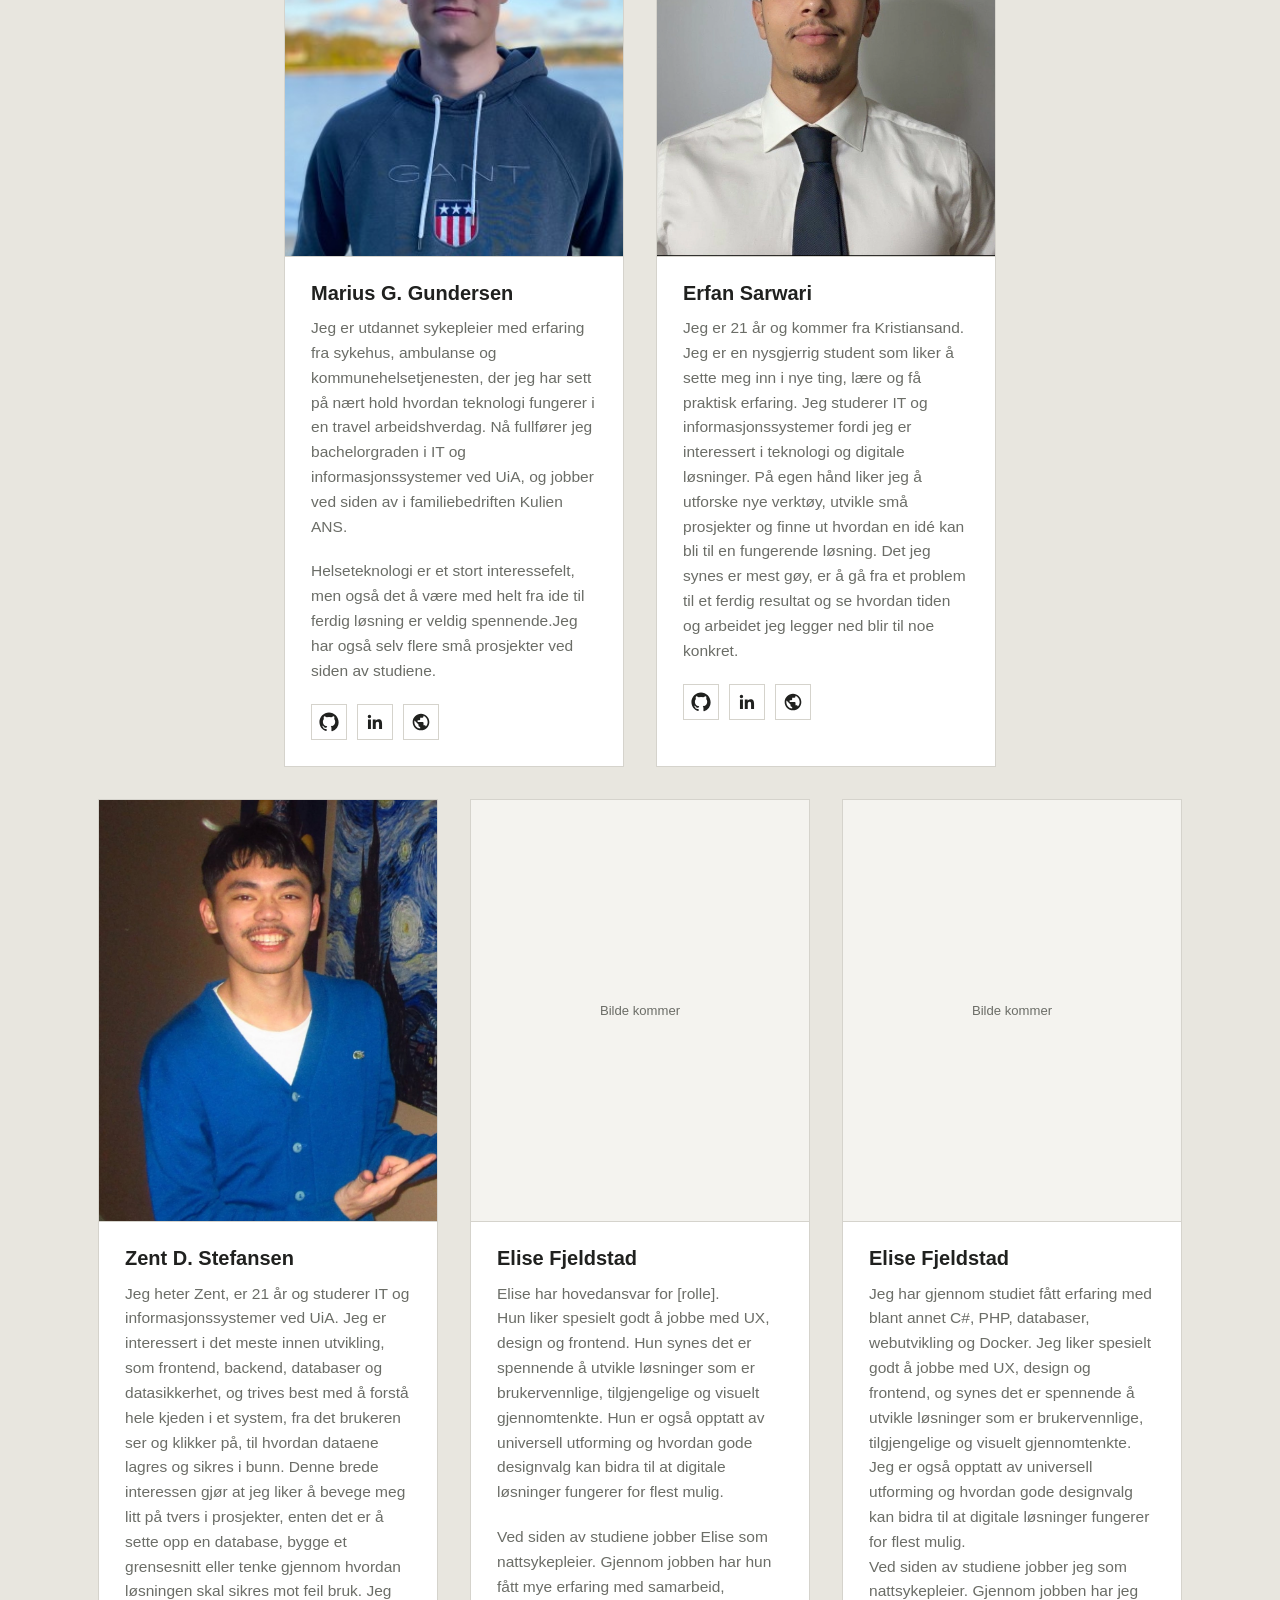
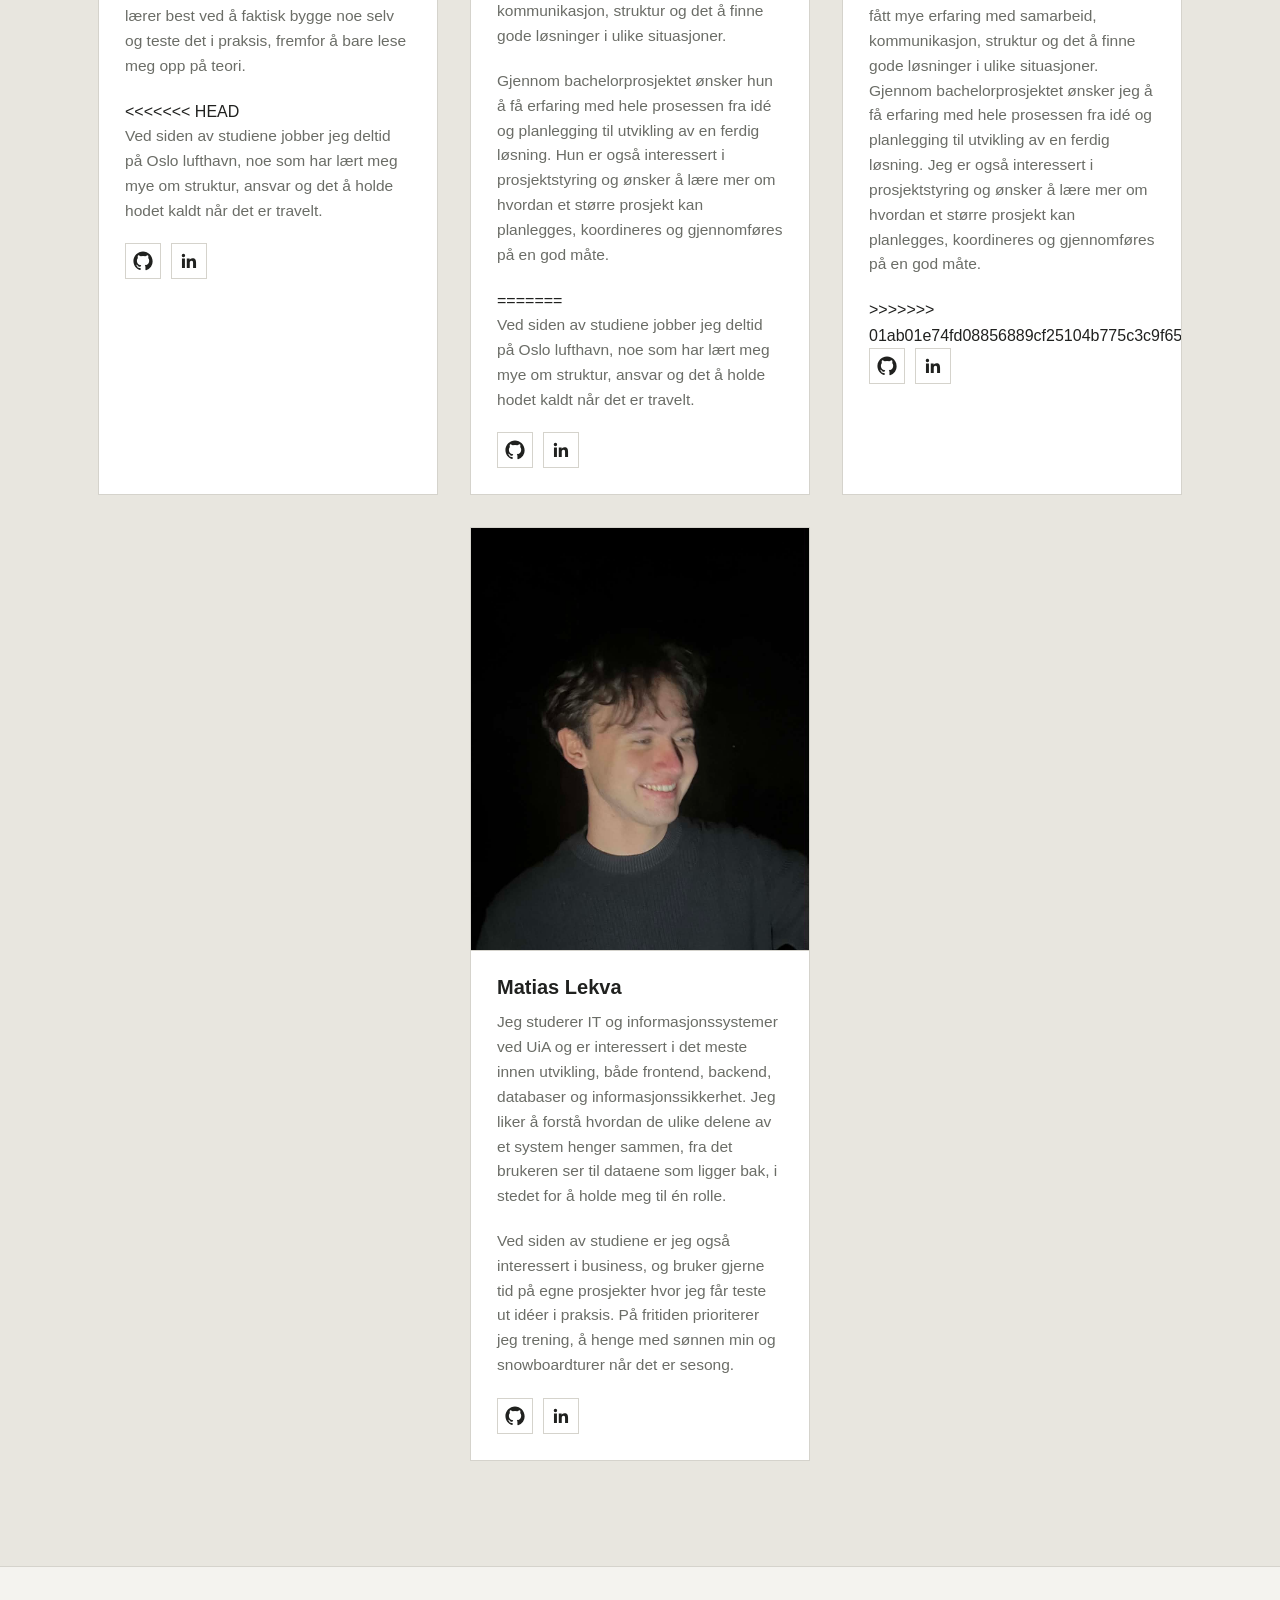
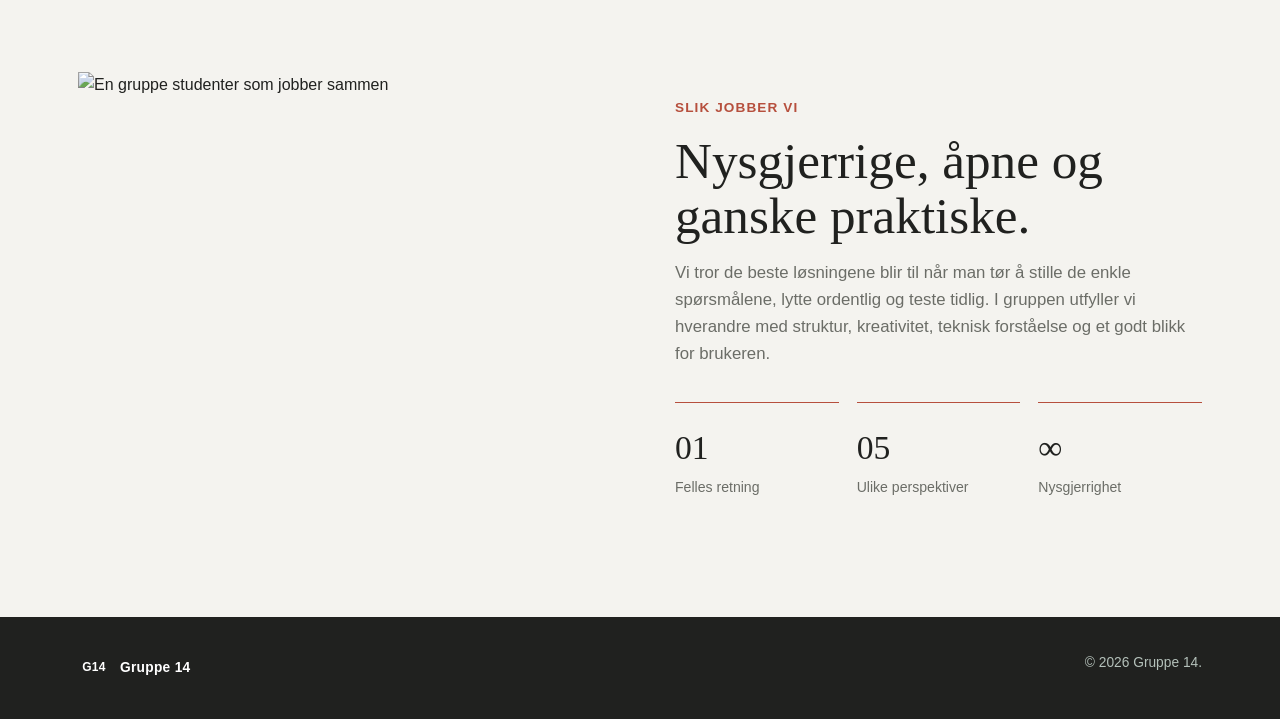
==== commit e14e33ee: "Merge branch 'Dev' of https://github.com/Erfan717/Gruppe-14-Portfolio into Dev" ====
--- a/about.html
+++ b/about.html
@@ -55,10 +55,17 @@
    </div>
    <div class="team-row team-row-bottom">
     <article class="team-card"><div class="team-photo"><img src="assets/team/member-3.jpg" alt="Bilde av Zent D. Stefansen" onerror="this.style.display='none'"></div><div class="team-card-body"><h3>Zent D. Stefansen</h3><p>Jeg heter Zent, er 21 år og studerer IT og informasjonssystemer ved UiA. Jeg er interessert i det meste innen utvikling, som frontend, backend, databaser og datasikkerhet, og trives best med å forstå hele kjeden i et system, fra det brukeren ser og klikker på, til hvordan dataene lagres og sikres i bunn. Denne brede interessen gjør at jeg liker å bevege meg litt på tvers i prosjekter, enten det er å sette opp en database, bygge et grensesnitt eller tenke gjennom hvordan løsningen skal sikres mot feil bruk. Jeg lærer best ved å faktisk bygge noe selv og teste det i praksis, fremfor å bare lese meg opp på teori.</p>
+<<<<<<< HEAD
+      <p>Ved siden av studiene jobber jeg deltid på Oslo lufthavn, noe som har lært meg mye om struktur, ansvar og det å holde hodet kaldt når det er travelt.</p><div class="team-links"><a href="https://github.com/zentpresgaa" target="_blank" rel="noopener" aria-label="GitHub"><svg viewBox="0 0 24 24" width="20" height="20" fill="currentColor" aria-hidden="true"><path d="M12 .5C5.73.5.5 5.73.5 12c0 5.08 3.29 9.39 7.86 10.91.57.1.78-.25.78-.55 0-.27-.01-1.16-.02-2.11-3.2.7-3.88-1.36-3.88-1.36-.53-1.34-1.29-1.7-1.29-1.7-1.05-.72.08-.71.08-.71 1.17.08 1.78 1.2 1.78 1.2 1.03 1.77 2.71 1.26 3.37.96.1-.75.4-1.26.73-1.55-2.55-.29-5.23-1.28-5.23-5.69 0-1.26.45-2.29 1.19-3.09-.12-.29-.52-1.46.11-3.05 0 0 .97-.31 3.18 1.18a11.1 11.1 0 0 1 5.79 0c2.2-1.49 3.17-1.18 3.17-1.18.64 1.59.24 2.76.12 3.05.74.8 1.18 1.83 1.18 3.09 0 4.42-2.69 5.39-5.25 5.68.41.36.78 1.06.78 2.15 0 1.55-.01 2.8-.01 3.18 0 .3.2.66.79.55A10.51 10.51 0 0 0 23.5 12C23.5 5.73 18.27.5 12 .5Z"/></svg></a><a href="https://www.linkedin.com/in/zentstefansen/" target="_blank" rel="noopener" aria-label="LinkedIn"><svg viewBox="0 0 24 24" width="20" height="20" fill="currentColor" aria-hidden="true"><path d="M20.45 20.45h-3.56v-5.57c0-1.33-.02-3.04-1.85-3.04-1.85 0-2.14 1.45-2.14 2.94v5.67H9.34V9h3.42v1.56h.05c.48-.9 1.64-1.85 3.38-1.85 3.61 0 4.28 2.38 4.28 5.47v6.27zM5.34 7.43a2.07 2.07 0 1 1 0-4.14 2.07 2.07 0 0 1 0 4.14zM7.12 20.45H3.56V9h3.56v11.45z"/></svg></a></div></div></article>
+    <article class="team-card"><div class="team-photo"><img src="assets/team/member-4.jpg" alt="Bilde av Elise Fjeldstad" onerror="this.style.display='none'"><span class="team-photo-placeholder">Bilde kommer</span></div><div class="team-card-body"><h3>Elise Fjeldstad</h3><p>Elise har hovedansvar for [rolle].<br> Hun liker spesielt godt å jobbe med UX, design og frontend. Hun synes det er spennende å utvikle løsninger som er brukervennlige, tilgjengelige og visuelt gjennomtenkte. Hun er også opptatt av universell utforming og hvordan gode designvalg kan bidra til at digitale løsninger fungerer for flest mulig. </p>
+      <p>Ved siden av studiene jobber Elise som nattsykepleier. Gjennom jobben har hun fått mye erfaring med samarbeid, kommunikasjon, struktur og det å finne gode løsninger i ulike situasjoner.</p>
+      <p>Gjennom bachelorprosjektet ønsker hun å få erfaring med hele prosessen fra idé og planlegging til utvikling av en ferdig løsning. Hun er også interessert i prosjektstyring og ønsker å lære mer om hvordan et større prosjekt kan planlegges, koordineres og gjennomføres på en god måte.</p>
+=======
       <p>Ved siden av studiene jobber jeg deltid på Oslo lufthavn, noe som har lært meg mye om struktur, ansvar og det å holde hodet kaldt når det er travelt.</p><div class="team-links"><a href="https://github.com/brukernavn" target="_blank" rel="noopener" aria-label="GitHub"><svg viewBox="0 0 24 24" width="20" height="20" fill="currentColor" aria-hidden="true"><path d="M12 .5C5.73.5.5 5.73.5 12c0 5.08 3.29 9.39 7.86 10.91.57.1.78-.25.78-.55 0-.27-.01-1.16-.02-2.11-3.2.7-3.88-1.36-3.88-1.36-.53-1.34-1.29-1.7-1.29-1.7-1.05-.72.08-.71.08-.71 1.17.08 1.78 1.2 1.78 1.2 1.03 1.77 2.71 1.26 3.37.96.1-.75.4-1.26.73-1.55-2.55-.29-5.23-1.28-5.23-5.69 0-1.26.45-2.29 1.19-3.09-.12-.29-.52-1.46.11-3.05 0 0 .97-.31 3.18 1.18a11.1 11.1 0 0 1 5.79 0c2.2-1.49 3.17-1.18 3.17-1.18.64 1.59.24 2.76.12 3.05.74.8 1.18 1.83 1.18 3.09 0 4.42-2.69 5.39-5.25 5.68.41.36.78 1.06.78 2.15 0 1.55-.01 2.8-.01 3.18 0 .3.2.66.79.55A10.51 10.51 0 0 0 23.5 12C23.5 5.73 18.27.5 12 .5Z"/></svg></a><a href="https://linkedin.com/in/brukernavn" target="_blank" rel="noopener" aria-label="LinkedIn"><svg viewBox="0 0 24 24" width="20" height="20" fill="currentColor" aria-hidden="true"><path d="M20.45 20.45h-3.56v-5.57c0-1.33-.02-3.04-1.85-3.04-1.85 0-2.14 1.45-2.14 2.94v5.67H9.34V9h3.42v1.56h.05c.48-.9 1.64-1.85 3.38-1.85 3.61 0 4.28 2.38 4.28 5.47v6.27zM5.34 7.43a2.07 2.07 0 1 1 0-4.14 2.07 2.07 0 0 1 0 4.14zM7.12 20.45H3.56V9h3.56v11.45z"/></svg></a></div></div></article>
     <article class="team-card"><div class="team-photo"><img src="assets/team/member-4.jpg" alt="Bilde av Elise Fjeldstad" onerror="this.style.display='none'"><span class="team-photo-placeholder">Bilde kommer</span></div><div class="team-card-body"><h3>Elise Fjeldstad</h3><p>Jeg har gjennom studiet fått erfaring med blant annet C#, PHP, databaser, webutvikling og Docker. Jeg liker spesielt godt å jobbe med UX, design og frontend, og synes det er spennende å utvikle løsninger som er brukervennlige, tilgjengelige og visuelt gjennomtenkte. Jeg er også opptatt av universell utforming og hvordan gode designvalg kan bidra til at digitale løsninger fungerer for flest mulig.
 <br> Ved siden av studiene jobber jeg som nattsykepleier. Gjennom jobben har jeg fått mye erfaring med samarbeid, kommunikasjon, struktur og det å finne gode løsninger i ulike situasjoner.
 <br> Gjennom bachelorprosjektet ønsker jeg å få erfaring med hele prosessen fra idé og planlegging til utvikling av en ferdig løsning. Jeg er også interessert i prosjektstyring og ønsker å lære mer om hvordan et større prosjekt kan planlegges, koordineres og gjennomføres på en god måte. </p>
+>>>>>>> 01ab01e74fd08856889cf25104b775c3c9f65f32
        <div class="team-links"><a href="https://github.com/brukernavn" target="_blank" rel="noopener" aria-label="GitHub"><svg viewBox="0 0 24 24" width="20" height="20" fill="currentColor" aria-hidden="true"><path d="M12 .5C5.73.5.5 5.73.5 12c0 5.08 3.29 9.39 7.86 10.91.57.1.78-.25.78-.55 0-.27-.01-1.16-.02-2.11-3.2.7-3.88-1.36-3.88-1.36-.53-1.34-1.29-1.7-1.29-1.7-1.05-.72.08-.71.08-.71 1.17.08 1.78 1.2 1.78 1.2 1.03 1.77 2.71 1.26 3.37.96.1-.75.4-1.26.73-1.55-2.55-.29-5.23-1.28-5.23-5.69 0-1.26.45-2.29 1.19-3.09-.12-.29-.52-1.46.11-3.05 0 0 .97-.31 3.18 1.18a11.1 11.1 0 0 1 5.79 0c2.2-1.49 3.17-1.18 3.17-1.18.64 1.59.24 2.76.12 3.05.74.8 1.18 1.83 1.18 3.09 0 4.42-2.69 5.39-5.25 5.68.41.36.78 1.06.78 2.15 0 1.55-.01 2.8-.01 3.18 0 .3.2.66.79.55A10.51 10.51 0 0 0 23.5 12C23.5 5.73 18.27.5 12 .5Z"/></svg></a><a href="https://www.linkedin.com/in/elise-fjeldstad-939430328/" target="_blank" rel="noopener" aria-label="LinkedIn"><svg viewBox="0 0 24 24" width="20" height="20" fill="currentColor" aria-hidden="true"><path d="M20.45 20.45h-3.56v-5.57c0-1.33-.02-3.04-1.85-3.04-1.85 0-2.14 1.45-2.14 2.94v5.67H9.34V9h3.42v1.56h.05c.48-.9 1.64-1.85 3.38-1.85 3.61 0 4.28 2.38 4.28 5.47v6.27zM5.34 7.43a2.07 2.07 0 1 1 0-4.14 2.07 2.07 0 0 1 0 4.14zM7.12 20.45H3.56V9h3.56v11.45z"/></svg></a></div></div></article>
     <article class="team-card"><div class="team-photo"><img src="assets/team/member-5.jpg" alt="Bilde av Matias Lekva" onerror="this.style.display='none'"></div><div class="team-card-body"><h3>Matias Lekva</h3><p>Jeg studerer IT og informasjonssystemer ved UiA og er interessert i det meste innen utvikling, både frontend, backend, databaser og informasjonssikkerhet. Jeg liker å forstå hvordan de ulike delene av et system henger sammen, fra det brukeren ser til dataene som ligger bak, i stedet for å holde meg til én rolle.</p>
       <p>Ved siden av studiene er jeg også interessert i business, og bruker gjerne tid på egne prosjekter hvor jeg får teste ut idéer i praksis. På fritiden prioriterer jeg trening, å henge med sønnen min og snowboardturer når det er sesong.</p><div class="team-links"><a href="https://github.com/Felovax" target="_blank" rel="noopener" aria-label="GitHub"><svg viewBox="0 0 24 24" width="20" height="20" fill="currentColor" aria-hidden="true"><path d="M12 .5C5.73.5.5 5.73.5 12c0 5.08 3.29 9.39 7.86 10.91.57.1.78-.25.78-.55 0-.27-.01-1.16-.02-2.11-3.2.7-3.88-1.36-3.88-1.36-.53-1.34-1.29-1.7-1.29-1.7-1.05-.72.08-.71.08-.71 1.17.08 1.78 1.2 1.78 1.2 1.03 1.77 2.71 1.26 3.37.96.1-.75.4-1.26.73-1.55-2.55-.29-5.23-1.28-5.23-5.69 0-1.26.45-2.29 1.19-3.09-.12-.29-.52-1.46.11-3.05 0 0 .97-.31 3.18 1.18a11.1 11.1 0 0 1 5.79 0c2.2-1.49 3.17-1.18 3.17-1.18.64 1.59.24 2.76.12 3.05.74.8 1.18 1.83 1.18 3.09 0 4.42-2.69 5.39-5.25 5.68.41.36.78 1.06.78 2.15 0 1.55-.01 2.8-.01 3.18 0 .3.2.66.79.55A10.51 10.51 0 0 0 23.5 12C23.5 5.73 18.27.5 12 .5Z"/></svg></a><a href="https://www.linkedin.com/in/matias-lekva-15a6823b8/" target="_blank" rel="noopener" aria-label="LinkedIn"><svg viewBox="0 0 24 24" width="20" height="20" fill="currentColor" aria-hidden="true"><path d="M20.45 20.45h-3.56v-5.57c0-1.33-.02-3.04-1.85-3.04-1.85 0-2.14 1.45-2.14 2.94v5.67H9.34V9h3.42v1.56h.05c.48-.9 1.64-1.85 3.38-1.85 3.61 0 4.28 2.38 4.28 5.47v6.27zM5.34 7.43a2.07 2.07 0 1 1 0-4.14 2.07 2.07 0 0 1 0 4.14zM7.12 20.45H3.56V9h3.56v11.45z"/></svg></a></div></div></article>
